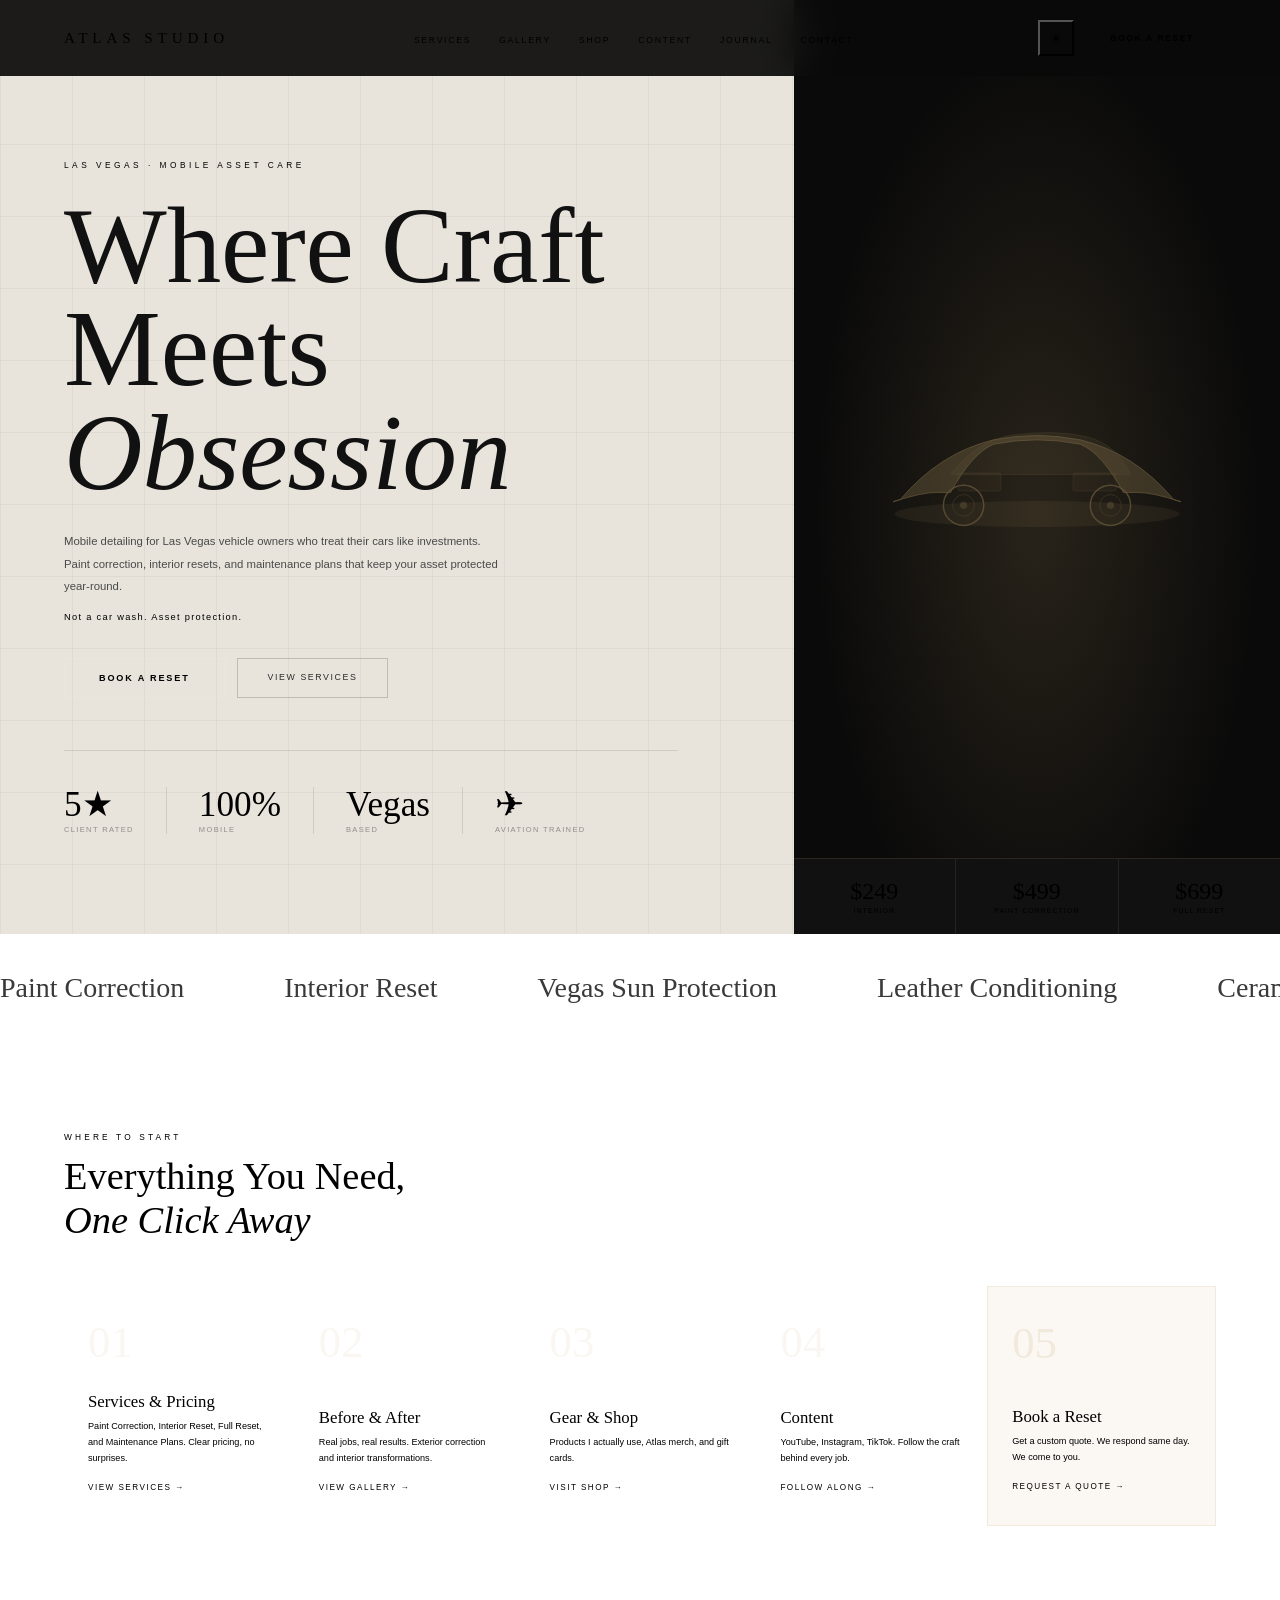
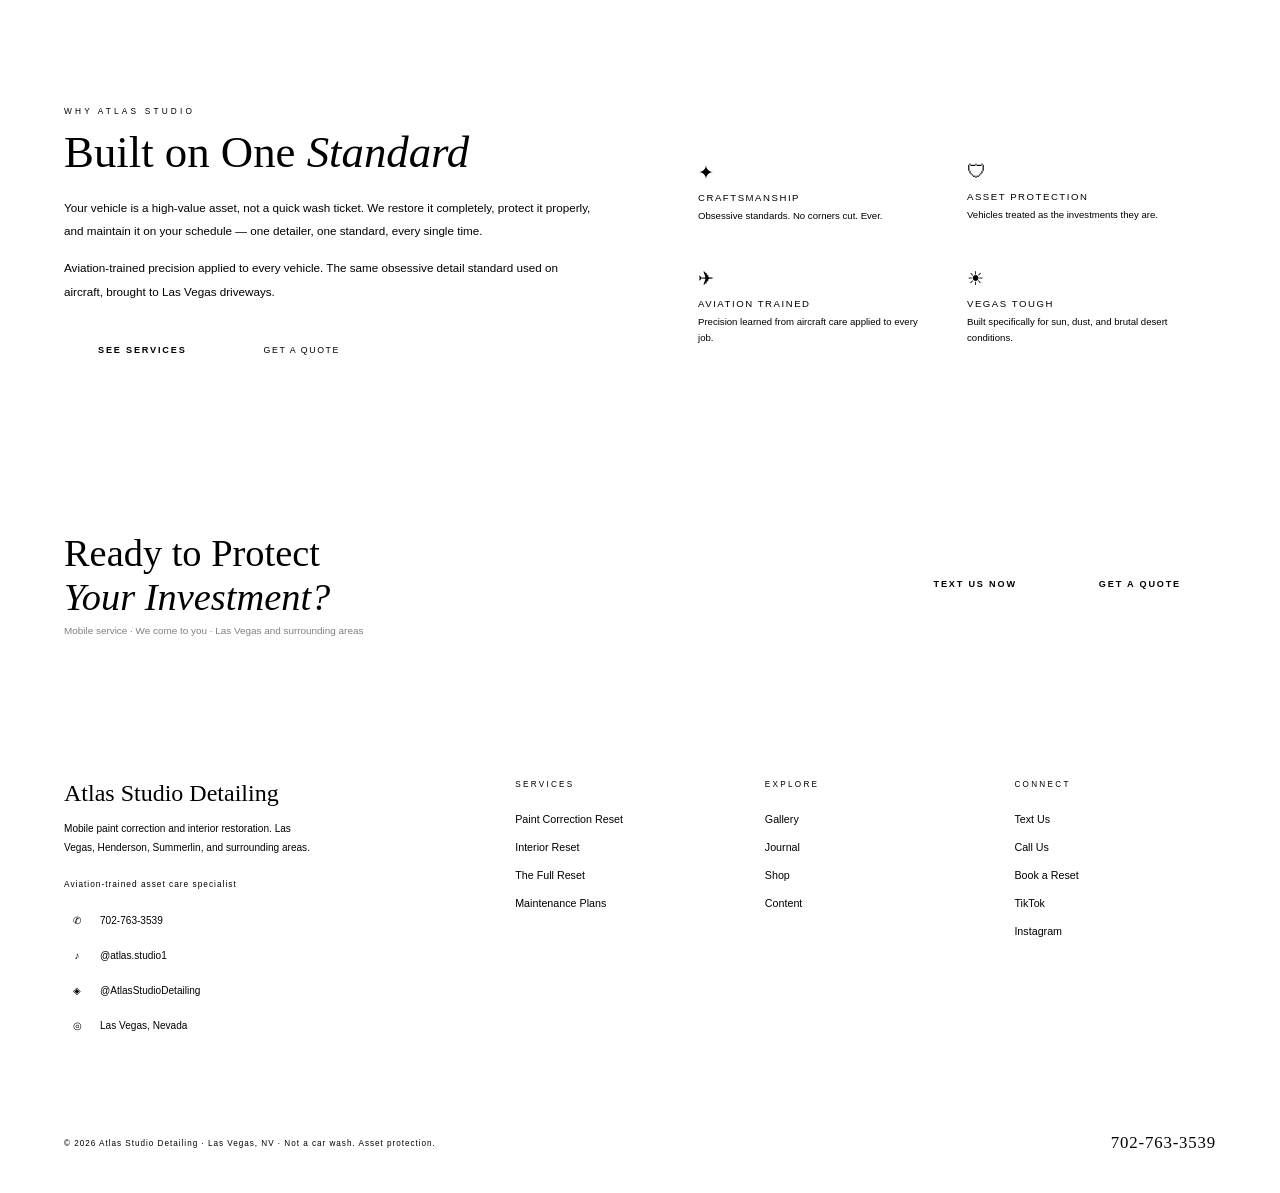
==== index.html @ 595265e9 "Update index.html" ====
<!DOCTYPE html>

<html lang="en" data-theme="dark">
<head>
<meta charset="UTF-8">
<meta name="viewport" content="width=device-width, initial-scale=1.0">
<title>Atlas Studio Detailing | Mobile Asset Care – Las Vegas</title>
<meta name="description" content="Las Vegas mobile detailing for people who treat their vehicles like assets. Aviation-trained precision. Paint correction, interior resets, and maintenance plans.">
<link rel="preconnect" href="https://fonts.googleapis.com"><link rel="preconnect" href="https://fonts.gstatic.com" crossorigin><link href="https://fonts.googleapis.com/css2?family=Cormorant+Garamond:ital,wght@0,300;0,400;0,600;1,300;1,400&family=Montserrat:wght@300;400;500;600;700&display=swap" rel="stylesheet">
<style>
/* ═══════════════════════════════════════════════════
   ATLAS STUDIO — GLOBAL DESIGN SYSTEM v3.0
   State of the Art · Premium · Las Vegas
═══════════════════════════════════════════════════ */

/* ── THEME VARIABLES ── */
:root {
–black:     #0a0a0a;
–dark:      #111111;
–charcoal:  #171717;
–surface:   #1c1c1c;
–white:     #f6f3ee;
–gold:      #c8a96e;
–gold-lt:   #dfc18e;
–gold-dim:  rgba(200,169,110,.12);
–gold-glow: rgba(200,169,110,.25);
–muted:     #908b86;
–mid:       #b5afa9;
–copy:      #d0cbc4;
–border:    rgba(255,255,255,.07);
–border-gold: rgba(200,169,110,.2);
–glass-bg:  rgba(255,255,255,.04);
–glass-border: rgba(255,255,255,.09);
–shadow:    0 24px 60px rgba(0,0,0,.45);
/* Light mode overrides applied via [data-theme=“light”] */
}

[data-theme=“light”] {
–black:     #f0ece4;
–dark:      #e8e4dc;
–charcoal:  #dedad2;
–surface:   #f5f2ec;
–white:     #1a1814;
–muted:     #6b6560;
–mid:       #5a5550;
–copy:      #3a3630;
–border:    rgba(0,0,0,.08);
–border-gold: rgba(160,120,60,.25);
–glass-bg:  rgba(0,0,0,.03);
–glass-border: rgba(0,0,0,.1);
–shadow:    0 24px 60px rgba(0,0,0,.12);
}

/* ── RESET & BASE ── */
*,*::before,*::after{margin:0;padding:0;box-sizing:border-box}
html{scroll-behavior:smooth;font-size:16px}
body{
background:var(–black);
color:var(–white);
font-family:‘Montserrat’,sans-serif;
overflow-x:hidden;
-webkit-font-smoothing:antialiased;
transition:background .35s,color .35s;
}

/* ── ZERO BLUE LINKS ── */
a,a:link,a:visited,a:hover,a:active,a:focus{
color:inherit!important;
text-decoration:none!important;
-webkit-tap-highlight-color:transparent;
}

/* ── CUSTOM CURSOR ── */
.cursor{
position:fixed;width:8px;height:8px;
background:var(–gold);border-radius:50%;
pointer-events:none;z-index:9999;
transform:translate(-50%,-50%);
transition:transform .15s cubic-bezier(.16,1,.3,1),
background .2s,width .2s,height .2s;
mix-blend-mode:normal;
}
.cursor-ring{
position:fixed;width:36px;height:36px;
border:1.5px solid var(–gold);border-radius:50%;
pointer-events:none;z-index:9998;
transform:translate(-50%,-50%);
transition:left .1s,top .1s,
width .3s cubic-bezier(.16,1,.3,1),
height .3s cubic-bezier(.16,1,.3,1),
opacity .3s,border-color .2s;
opacity:.4;
}
.cursor.active{transform:translate(-50%,-50%) scale(0);background:var(–gold-lt)}
.cursor-ring.active{width:56px;height:56px;opacity:.65}

/* ── NAVIGATION ── */
nav{
position:fixed;top:0;left:0;right:0;z-index:600;
padding:20px 5vw;
display:flex;align-items:center;justify-content:space-between;
background:rgba(10,10,10,.92);
backdrop-filter:blur(20px) saturate(180%);
-webkit-backdrop-filter:blur(20px) saturate(180%);
border-bottom:1px solid var(–border-gold);
transition:padding .3s,background .3s;
}
[data-theme=“light”] nav{background:rgba(240,236,228,.92)}
nav.scrolled{padding:13px 5vw}
.nav-logo{
font-family:‘Cormorant Garamond’,serif;
font-size:.95rem;font-weight:400;
letter-spacing:.32em;text-transform:uppercase;
color:var(–white)!important;
}
.nav-logo span{color:var(–gold)!important}
.nav-links{display:flex;gap:28px;list-style:none}
.nav-links a{
color:var(–mid)!important;
font-size:.54rem;letter-spacing:.2em;
text-transform:uppercase;font-weight:500;
transition:color .25s;
padding-bottom:3px;
border-bottom:1px solid transparent;
}
.nav-links a:hover,.nav-links a.active{
color:var(–gold)!important;
border-bottom-color:var(–gold);
}
.nav-right{display:flex;align-items:center;gap:14px}

/* Theme toggle */
.theme-toggle{
width:36px;height:36px;
border:1px solid var(–border-gold);
background:transparent;
color:var(–gold)!important;
font-size:.8rem;
display:flex;align-items:center;justify-content:center;
cursor:pointer;transition:background .25s,transform .25s;
flex-shrink:0;
}
.theme-toggle:hover{background:var(–gold-dim);transform:rotate(20deg)}

/* Mobile menu toggle */
.nav-hamburger{
display:none;
flex-direction:column;gap:5px;
cursor:pointer;padding:6px;
}
.nav-hamburger span{
display:block;width:22px;height:1.5px;
background:var(–gold);
transition:transform .3s,opacity .3s;
}
.nav-hamburger.open span:nth-child(1){transform:translateY(6.5px) rotate(45deg)}
.nav-hamburger.open span:nth-child(2){opacity:0}
.nav-hamburger.open span:nth-child(3){transform:translateY(-6.5px) rotate(-45deg)}

/* Mobile menu */
.mobile-menu{
position:fixed;top:0;left:0;right:0;bottom:0;
background:rgba(10,10,10,.98);
z-index:590;
display:flex;flex-direction:column;align-items:center;justify-content:center;
gap:6px;
opacity:0;pointer-events:none;
transition:opacity .3s;
}
.mobile-menu.open{opacity:1;pointer-events:all}
.mobile-menu a{
font-family:‘Cormorant Garamond’,serif;
font-size:clamp(2rem,7vw,3rem);
font-weight:300;color:var(–white)!important;
letter-spacing:.1em;
padding:10px 0;
opacity:0;transform:translateY(20px);
transition:opacity .35s,transform .35s,color .25s;
}
.mobile-menu.open a{opacity:1;transform:translateY(0)}
.mobile-menu.open a:nth-child(1){transition-delay:.05s}
.mobile-menu.open a:nth-child(2){transition-delay:.1s}
.mobile-menu.open a:nth-child(3){transition-delay:.15s}
.mobile-menu.open a:nth-child(4){transition-delay:.2s}
.mobile-menu.open a:nth-child(5){transition-delay:.25s}
.mobile-menu.open a:nth-child(6){transition-delay:.3s}
.mobile-menu.open a:nth-child(7){transition-delay:.35s}
.mobile-menu a:hover{color:var(–gold)!important}

.nav-cta{
font-size:.54rem;letter-spacing:.18em;
text-transform:uppercase;font-weight:700;
color:var(–black)!important;
background:var(–gold);padding:10px 22px;
transition:background .25s,transform .2s;
white-space:nowrap;
}
.nav-cta:hover{background:var(–gold-lt);transform:translateY(-1px)}

/* ── INNER PAGE HERO ── */
.page-hero{
padding:158px 5vw 88px;
background:var(–charcoal);
position:relative;overflow:hidden;
}
.page-hero::after{
content:’’;position:absolute;
bottom:0;left:0;right:0;height:1px;
background:linear-gradient(to right,transparent,var(–gold),transparent);
}
.ph-eyebrow{
font-size:.52rem;letter-spacing:.4em;
text-transform:uppercase;color:var(–gold);
margin-bottom:14px;
display:flex;align-items:center;gap:12px;
}
.ph-eyebrow::before{content:’’;display:block;width:30px;height:1px;background:var(–gold)}
.ph-title{
font-family:‘Cormorant Garamond’,serif;
font-size:clamp(2.8rem,6vw,5rem);
font-weight:300;line-height:1;color:var(–white);
}
.ph-title em{font-style:italic;color:var(–gold)}
.ph-sub{
font-size:.72rem;color:var(–mid);
line-height:1.95;max-width:500px;
margin-top:16px;font-weight:300;
}
.ph-letter{
position:absolute;right:5vw;top:50%;
transform:translateY(-50%);
font-family:‘Cormorant Garamond’,serif;
font-size:20rem;font-weight:300;
color:rgba(200,169,110,.04);
line-height:1;pointer-events:none;user-select:none;
}

/* ── SECTION SYSTEM ── */
.label{
font-size:.52rem;letter-spacing:.38em;
text-transform:uppercase;color:var(–gold);
margin-bottom:12px;
display:flex;align-items:center;gap:12px;
}
.label::before{content:’’;display:block;width:30px;height:1px;background:var(–gold)}
.title{
font-family:‘Cormorant Garamond’,serif;
font-size:clamp(2rem,3.5vw,3rem);
font-weight:300;line-height:1.1;color:var(–white);
}
.title em{font-style:italic;color:var(–gold)}
.copy{font-size:.73rem;line-height:2;color:var(–copy);font-weight:300}

/* ── GLASS MORPHISM ── */
.glass{
background:var(–glass-bg);
backdrop-filter:blur(24px) saturate(160%);
-webkit-backdrop-filter:blur(24px) saturate(160%);
border:1px solid var(–glass-border);
}
.glass-gold{
background:rgba(200,169,110,.06);
backdrop-filter:blur(24px);
-webkit-backdrop-filter:blur(24px);
border:1px solid rgba(200,169,110,.18);
}

/* ── BUTTONS ── */
.btn-gold{
background:var(–gold);color:var(–black)!important;
padding:14px 34px;font-size:.57rem;
letter-spacing:.2em;text-transform:uppercase;font-weight:700;
transition:background .25s,transform .2s,box-shadow .25s;
display:inline-block;position:relative;overflow:hidden;
}
.btn-gold::before{
content:’’;position:absolute;inset:0;
background:rgba(255,255,255,.12);
transform:translateX(-100%);transition:transform .35s;
}
.btn-gold:hover{background:var(–gold-lt);transform:translateY(-2px);box-shadow:0 12px 32px rgba(200,169,110,.3);color:var(–black)!important}
.btn-gold:hover::before{transform:translateX(0)}

.btn-dark{
background:var(–dark);color:var(–white)!important;
padding:14px 34px;font-size:.57rem;
letter-spacing:.2em;text-transform:uppercase;font-weight:700;
border:1px solid rgba(255,255,255,.1);
transition:all .25s;display:inline-block;
}
.btn-dark:hover{background:var(–surface);border-color:var(–gold);transform:translateY(-2px);color:var(–white)!important}

.btn-outline{
color:var(–white)!important;padding:13px 30px;
font-size:.55rem;letter-spacing:.18em;
text-transform:uppercase;font-weight:500;
border:1px solid rgba(255,255,255,.18);
transition:all .25s;display:inline-block;
}
.btn-outline:hover{border-color:var(–gold);color:var(–gold)!important;transform:translateY(-1px)}

.btn-ghost{
color:var(–gold)!important;padding:9px 18px;
font-size:.51rem;letter-spacing:.16em;
text-transform:uppercase;
border:1px solid rgba(200,169,110,.35);
transition:all .25s;display:inline-block;
}
.btn-ghost:hover{background:var(–gold);color:var(–black)!important;transform:translateY(-1px)}

.btn-black{
background:var(–black);color:var(–white)!important;
padding:14px 34px;font-size:.57rem;
letter-spacing:.2em;text-transform:uppercase;font-weight:700;
border:1px solid rgba(255,255,255,.08);
transition:all .25s;display:inline-block;
}
.btn-black:hover{background:#181818;border-color:var(–gold-dim);transform:translateY(-1px);color:var(–white)!important}

/* ── MARQUEE ── */
.marquee-wrap{
overflow:hidden;padding:38px 0;
border-top:1px solid var(–border);
border-bottom:1px solid var(–border);
background:var(–black);
}
.marquee-track{
display:flex;gap:48px;
animation:marquee 30s linear infinite;
white-space:nowrap;
}
.m-item{
font-family:‘Cormorant Garamond’,serif;
font-size:1.75rem;font-weight:300;
color:#3a3a3a;
display:flex;align-items:center;gap:24px;flex-shrink:0;
transition:color .3s;
}
.m-item.bright{color:var(–mid)}
.m-dot{width:4px;height:4px;background:var(–gold);border-radius:50%;flex-shrink:0}
@keyframes marquee{0%{transform:translateX(0)}100%{transform:translateX(-50%)}}

/* ── SCROLL REVEAL ── */
.reveal{opacity:1;transform:none;transition:opacity .75s ease,transform .75s ease}
.js-ready .reveal{opacity:0;transform:translateY(28px)}
.js-ready .reveal.in-view{opacity:1!important;transform:none!important}
.js-ready .reveal.delay-1{transition-delay:.1s}
.js-ready .reveal.delay-2{transition-delay:.2s}
.js-ready .reveal.delay-3{transition-delay:.3s}

/* ── FOOTER ── */
footer{background:var(–charcoal);border-top:1px solid var(–border);padding:72px 5vw 40px}
.footer-grid{display:grid;grid-template-columns:2fr 1fr 1fr 1fr;gap:48px;margin-bottom:58px}
.footer-brand{
font-family:‘Cormorant Garamond’,serif;
font-size:1.5rem;font-weight:300;color:var(–white);margin-bottom:12px;
}
.footer-brand span{color:var(–gold)!important}
.footer-tag{font-size:.63rem;color:var(–muted);line-height:1.9;max-width:250px;margin-bottom:22px;font-weight:300}
.footer-credential{
font-size:.52rem;letter-spacing:.12em;
color:var(–gold);margin-bottom:18px;
display:flex;align-items:center;gap:8px;
}
.footer-credential::before{content:‘✦’;font-size:.6rem}
.footer-row{
display:flex;align-items:center;gap:10px;
font-size:.63rem;color:var(–mid)!important;
margin-bottom:9px;transition:color .25s;
}
.footer-row:hover{color:var(–gold)!important}
.f-ico{
width:26px;height:26px;
border:1px solid var(–border);
display:flex;align-items:center;justify-content:center;
font-size:.62rem;flex-shrink:0;color:var(–muted);
}
.footer-head{
font-size:.51rem;letter-spacing:.28em;
text-transform:uppercase;color:var(–gold);margin-bottom:20px;
}
.footer-list{list-style:none;display:flex;flex-direction:column;gap:10px}
.footer-list a{font-size:.67rem;color:var(–muted)!important;transition:color .25s;font-weight:300}
.footer-list a:hover{color:var(–white)!important}
.footer-bottom{
display:flex;justify-content:space-between;align-items:center;
padding-top:28px;border-top:1px solid var(–border);
}
.footer-copy{font-size:.51rem;color:var(–muted);letter-spacing:.12em}
.footer-tel{
font-family:‘Cormorant Garamond’,serif;
font-size:1.05rem;color:var(–gold)!important;letter-spacing:.05em;
}

/* ── SHARED ANIMATIONS ── */
@keyframes fadeUp{from{opacity:0;transform:translateY(24px)}to{opacity:1;transform:translateY(0)}}
@keyframes fadeIn{from{opacity:0}to{opacity:1}}
@keyframes pulse{0%,100%{box-shadow:0 0 0 0 rgba(200,169,110,.4)}50%{box-shadow:0 0 0 8px rgba(200,169,110,0)}}

/* ── RESPONSIVE ── */
@media(max-width:860px){
body{cursor:auto}
.cursor,.cursor-ring{display:none}
.nav-links{display:none}
.nav-hamburger{display:flex}
nav{padding:16px 5vw}
.footer-grid{grid-template-columns:1fr 1fr;gap:32px}
.ph-letter{display:none}
.page-hero{padding:128px 5vw 60px}
}
@media(max-width:520px){.footer-grid{grid-template-columns:1fr}}

/* ── HERO ── */
#hero{min-height:100vh;background:#e8e4dc;position:relative;display:flex;align-items:center;overflow:hidden}
[data-theme=“light”] #hero{background:#e8e4dc}
[data-theme=“dark”] #hero{background:#e8e4dc}
.hero-lines{position:absolute;inset:0;background-image:linear-gradient(to right,rgba(0,0,0,.04) 1px,transparent 1px),linear-gradient(to bottom,rgba(0,0,0,.04) 1px,transparent 1px);background-size:72px 72px;pointer-events:none}
.hero-left{position:relative;z-index:2;padding:160px 5vw 100px;max-width:58%}
.h-eye{font-size:.52rem;letter-spacing:.42em;text-transform:uppercase;color:var(–gold);margin-bottom:24px;display:flex;align-items:center;gap:12px;opacity:0;animation:fadeUp .9s .1s forwards}
.h-eye::before{content:’’;display:block;width:30px;height:1px;background:var(–gold)}
.h-title{font-family:‘Cormorant Garamond’,serif;font-size:clamp(3.5rem,8.5vw,7rem);font-weight:300;line-height:.95;color:#111;margin-bottom:26px;opacity:0;animation:fadeUp .9s .25s forwards}
.h-title em{font-style:italic;color:var(–gold)}
.h-sub{font-size:.71rem;line-height:2;color:#4a4a4a;font-weight:300;max-width:440px;margin-bottom:14px;opacity:0;animation:fadeUp .9s .4s forwards}
.h-positioning{font-size:.58rem;letter-spacing:.14em;color:var(–gold);font-weight:500;margin-bottom:36px;opacity:0;animation:fadeUp .9s .48s forwards}
.h-btns{display:flex;gap:12px;flex-wrap:wrap;opacity:0;animation:fadeUp .9s .56s forwards}
.h-stats{display:flex;gap:0;margin-top:52px;padding-top:36px;border-top:1px solid rgba(0,0,0,.1);opacity:0;animation:fadeIn .9s .8s forwards}
.h-stat{padding-right:32px;margin-right:32px;border-right:1px solid rgba(0,0,0,.1)}
.h-stat:last-child{border-right:none;margin-right:0;padding-right:0}
.h-stat-n{font-family:‘Cormorant Garamond’,serif;font-size:2.2rem;font-weight:300;color:var(–gold);display:block;line-height:1}
.h-stat-l{font-size:.47rem;letter-spacing:.18em;text-transform:uppercase;color:rgba(0,0,0,.38);margin-top:3px;display:block}
.hero-right{position:absolute;right:0;top:0;bottom:0;width:38%;background:#0a0a0a;display:flex;flex-direction:column;overflow:hidden}
.hero-right::before{content:’’;position:absolute;left:0;top:0;bottom:0;width:100px;background:linear-gradient(to right,#e8e4dc,transparent);z-index:2;pointer-events:none}
.hr-glow{position:absolute;inset:0;background:radial-gradient(ellipse at 50% 55%,rgba(200,169,110,.16) 0%,transparent 65%)}
.hr-car{position:absolute;inset:0;display:flex;align-items:center;justify-content:center;padding:40px}
.hr-car svg{width:100%;max-width:360px;opacity:.38}
.hr-bottom{position:absolute;bottom:0;left:0;right:0;background:#111;border-top:1px solid rgba(200,169,110,.15);display:flex}
.hr-price{flex:1;padding:20px 16px;text-align:center;border-right:1px solid rgba(200,169,110,.12);cursor:pointer;transition:background .25s}
.hr-price:hover{background:rgba(200,169,110,.08)}
.hr-price:last-child{border-right:none}
.hr-p-n{font-family:‘Cormorant Garamond’,serif;font-size:1.5rem;color:var(–gold);display:block;line-height:1}
.hr-p-l{font-size:.44rem;letter-spacing:.14em;text-transform:uppercase;color:var(–muted);margin-top:4px;display:block}
.h-accent{position:absolute;bottom:0;left:0;right:0;height:2px;background:linear-gradient(to right,transparent,var(–gold),transparent)}

/* ── NAV CARDS ── */
.nav-cards{padding:90px 5vw;background:var(–black)}
.nc-head{margin-bottom:44px}
.nc-hed{font-family:‘Cormorant Garamond’,serif;font-size:clamp(1.9rem,3vw,2.5rem);font-weight:300;color:var(–white)}
.nc-hed em{font-style:italic;color:var(–gold)}
.nc-grid{display:grid;grid-template-columns:repeat(5,1fr);gap:2px}
.nc-card{background:var(–charcoal);padding:34px 24px;display:flex;flex-direction:column;justify-content:space-between;min-height:240px;position:relative;overflow:hidden;transition:background .3s,transform .3s}
.nc-card::after{content:’’;position:absolute;bottom:0;left:0;right:0;height:2px;background:var(–gold);transform:scaleX(0);transform-origin:left;transition:transform .35s}
.nc-card:hover{background:#1b1b1b;transform:translateY(-3px)}
.nc-card:hover::after{transform:scaleX(1)}
.nc-n{font-family:‘Cormorant Garamond’,serif;font-size:2.8rem;font-weight:300;color:rgba(200,169,110,.09);line-height:1;margin-bottom:auto}
.nc-name{font-family:‘Cormorant Garamond’,serif;font-size:1.05rem;font-weight:300;color:var(–white);margin-bottom:7px}
.nc-desc{font-size:.57rem;color:var(–muted);line-height:1.75;margin-bottom:16px;font-weight:300}
.nc-arrow{font-size:.51rem;letter-spacing:.18em;text-transform:uppercase;color:var(–gold);transition:letter-spacing .3s}
.nc-card:hover .nc-arrow{letter-spacing:.26em}
.nc-card.cta-card{background:rgba(200,169,110,.08);border:1px solid rgba(200,169,110,.18)}
.nc-card.cta-card .nc-n{color:rgba(200,169,110,.18)}
.nc-card.cta-card .nc-name{color:var(–gold)}

/* ── WHY ATLAS ── */
.why{padding:90px 5vw;background:var(–charcoal);position:relative}
.why::before{content:’’;position:absolute;top:0;left:0;right:0;height:1px;background:linear-gradient(to right,transparent,var(–gold),transparent)}
.why-inner{display:grid;grid-template-columns:1fr 1fr;gap:80px;align-items:center}
.why-pillars{display:grid;grid-template-columns:1fr 1fr;gap:2px;margin-top:32px}
.pillar{background:var(–glass-bg);border:1px solid var(–glass-border);padding:20px 18px;transition:border-color .25s,transform .25s}
.pillar:hover{border-color:var(–border-gold);transform:translateY(-2px)}
.pillar-icon{font-size:1.2rem;margin-bottom:8px}
.pillar-name{font-size:.6rem;letter-spacing:.16em;text-transform:uppercase;color:var(–gold);margin-bottom:5px}
.pillar-desc{font-size:.6rem;color:var(–muted);line-height:1.7}

/* ── CTA STRIP ── */
.cta-strip{background:var(–gold);padding:72px 5vw;display:flex;align-items:center;justify-content:space-between;gap:32px;flex-wrap:wrap}
.cta-strip-hed{font-family:‘Cormorant Garamond’,serif;font-size:clamp(1.8rem,3vw,2.6rem);font-weight:300;color:var(–black)}
.cta-strip-hed em{font-style:italic}
.cta-strip-sub{font-size:.62rem;color:rgba(0,0,0,.5);margin-top:6px}
.cta-btns{display:flex;gap:12px;flex-wrap:wrap}

@media(max-width:900px){
.hero-right{display:none}
.hero-left{max-width:100%;padding:140px 5vw 80px}
.nc-grid{grid-template-columns:1fr 1fr}
.why-inner{grid-template-columns:1fr;gap:40px}
.cta-strip{flex-direction:column;align-items:flex-start}
}
@media(max-width:500px){.nc-grid{grid-template-columns:1fr}.why-pillars{grid-template-columns:1fr}}

</style>
</head>
<body>
<div class="cursor" id="cur"></div>
<div class="cursor-ring" id="curRing"></div>
<div class="mobile-menu" id="mobileMenu">
  <a href="index.html" onclick="toggleMobileMenu()">Home</a>
  <a href="services.html" onclick="toggleMobileMenu()">Services</a>
  <a href="gallery.html" onclick="toggleMobileMenu()">Gallery</a>
  <a href="shop.html" onclick="toggleMobileMenu()">Shop</a>
  <a href="content.html" onclick="toggleMobileMenu()">Content</a>
  <a href="blog.html" onclick="toggleMobileMenu()">Journal</a>
  <a href="booking.html" onclick="toggleMobileMenu()">Contact</a>
</div>
<nav id="nav">
  <a href="index.html" class="nav-logo">Atlas <span>Studio</span></a>
  <ul class="nav-links"><li><a href="services.html">Services</a></li><li><a href="gallery.html">Gallery</a></li><li><a href="shop.html">Shop</a></li><li><a href="content.html">Content</a></li><li><a href="blog.html">Journal</a></li><li><a href="booking.html">Contact</a></li></ul>
  <div class="nav-right">
    <button class="theme-toggle" onclick="toggleTheme()" title="Toggle theme">☀</button>
    <a href="booking.html" class="nav-cta">Book a Reset</a>
    <div class="nav-hamburger" id="navBurger" onclick="toggleMobileMenu()">
      <span></span><span></span><span></span>
    </div>
  </div>
</nav>

<section id="hero">
  <div class="hero-lines"></div>
  <div class="hero-left">
    <div class="h-eye">Las Vegas · Mobile Asset Care</div>
    <h1 class="h-title">Where Craft<br>Meets <em>Obsession</em></h1>
    <p class="h-sub">Mobile detailing for Las Vegas vehicle owners who treat their cars like investments. Paint correction, interior resets, and maintenance plans that keep your asset protected year-round.</p>
    <div class="h-positioning">Not a car wash. Asset protection.</div>
    <div class="h-btns">
      <a href="booking.html" class="btn-dark">Book a Reset</a>
      <a href="services.html" style="color:#2a2a2a!important;padding:13px 30px;font-size:.55rem;letter-spacing:.18em;text-transform:uppercase;font-weight:500;border:1px solid rgba(0,0,0,.18);display:inline-block;transition:all .25s">View Services</a>
    </div>
    <div class="h-stats">
      <div class="h-stat"><span class="h-stat-n">5★</span><span class="h-stat-l">Client Rated</span></div>
      <div class="h-stat"><span class="h-stat-n">100%</span><span class="h-stat-l">Mobile</span></div>
      <div class="h-stat"><span class="h-stat-n">Vegas</span><span class="h-stat-l">Based</span></div>
      <div class="h-stat"><span class="h-stat-n">✈</span><span class="h-stat-l">Aviation Trained</span></div>
    </div>
  </div>
  <div class="hero-right">
    <div class="hr-glow"></div>
    <div class="hr-car">
      <svg viewBox="0 0 500 220" xmlns="http://www.w3.org/2000/svg" fill="none">
        <ellipse cx="250" cy="175" rx="198" ry="18" fill="rgba(200,169,110,.2)"/>
        <path d="M60 155 Q115 90 190 72 Q250 60 310 72 Q385 90 440 155 L450 158 Q410 145 390 145 L370 145 Q340 90 310 78 Q250 66 190 78 Q160 90 130 145 L110 145 Q90 145 50 158 Z" fill="rgba(200,169,110,.55)" stroke="rgba(200,169,110,1)" stroke-width="1.2"/>
        <path d="M130 120 Q165 75 210 66 Q275 57 320 68 Q360 78 380 120 Z" fill="rgba(200,169,110,.18)" stroke="rgba(200,169,110,.45)" stroke-width=".8"/>
        <rect x="140" y="118" width="60" height="25" rx="3" fill="rgba(200,169,110,.12)" stroke="rgba(200,169,110,.4)" stroke-width=".8"/>
        <rect x="300" y="118" width="60" height="25" rx="3" fill="rgba(200,169,110,.12)" stroke="rgba(200,169,110,.4)" stroke-width=".8"/>
        <circle cx="148" cy="163" r="28" fill="none" stroke="rgba(200,169,110,.85)" stroke-width="2"/>
        <circle cx="148" cy="163" r="15" fill="none" stroke="rgba(200,169,110,.4)" stroke-width="1.2"/>
        <circle cx="148" cy="163" r="5" fill="rgba(200,169,110,.5)"/>
        <circle cx="352" cy="163" r="28" fill="none" stroke="rgba(200,169,110,.85)" stroke-width="2"/>
        <circle cx="352" cy="163" r="15" fill="none" stroke="rgba(200,169,110,.4)" stroke-width="1.2"/>
        <circle cx="352" cy="163" r="5" fill="rgba(200,169,110,.5)"/>
      </svg>
    </div>
    <div class="hr-bottom">
      <a href="services.html" class="hr-price"><span class="hr-p-n">$249</span><span class="hr-p-l">Interior</span></a>
      <a href="services.html" class="hr-price"><span class="hr-p-n">$499</span><span class="hr-p-l">Paint Correction</span></a>
      <a href="services.html" class="hr-price"><span class="hr-p-n">$699</span><span class="hr-p-l">Full Reset</span></a>
    </div>
  </div>
  <div class="h-accent"></div>
</section>

<div class="marquee-wrap">
  <div class="marquee-track">
    <span class="m-item bright">Paint Correction</span><span class="m-dot"></span>
    <span class="m-item">Interior Reset</span><span class="m-dot"></span>
    <span class="m-item bright">Vegas Sun Protection</span><span class="m-dot"></span>
    <span class="m-item">Leather Conditioning</span><span class="m-dot"></span>
    <span class="m-item bright">Ceramic Coating</span><span class="m-dot"></span>
    <span class="m-item">Maintenance Plans</span><span class="m-dot"></span>
    <span class="m-item bright">Asset Protection</span><span class="m-dot"></span>
    <span class="m-item">Aviation Trained</span><span class="m-dot"></span>
    <span class="m-item bright">Paint Correction</span><span class="m-dot"></span>
    <span class="m-item">Interior Reset</span><span class="m-dot"></span>
    <span class="m-item bright">Vegas Sun Protection</span><span class="m-dot"></span>
    <span class="m-item">Leather Conditioning</span><span class="m-dot"></span>
    <span class="m-item bright">Ceramic Coating</span><span class="m-dot"></span>
    <span class="m-item">Maintenance Plans</span><span class="m-dot"></span>
    <span class="m-item bright">Asset Protection</span><span class="m-dot"></span>
    <span class="m-item">Aviation Trained</span><span class="m-dot"></span>
  </div>
</div>

<section class="nav-cards">
  <div class="nc-head reveal">
    <div class="label">Where to Start</div>
    <h2 class="nc-hed">Everything You Need,<br><em>One Click Away</em></h2>
  </div>
  <div class="nc-grid">
    <a href="services.html" class="nc-card reveal"><div class="nc-n">01</div><div><div class="nc-name">Services &amp; Pricing</div><div class="nc-desc">Paint Correction, Interior Reset, Full Reset, and Maintenance Plans. Clear pricing, no surprises.</div><div class="nc-arrow">View Services →</div></div></a>
    <a href="gallery.html" class="nc-card reveal delay-1"><div class="nc-n">02</div><div><div class="nc-name">Before &amp; After</div><div class="nc-desc">Real jobs, real results. Exterior correction and interior transformations.</div><div class="nc-arrow">View Gallery →</div></div></a>
    <a href="shop.html" class="nc-card reveal delay-2"><div class="nc-n">03</div><div><div class="nc-name">Gear &amp; Shop</div><div class="nc-desc">Products I actually use, Atlas merch, and gift cards.</div><div class="nc-arrow">Visit Shop →</div></div></a>
    <a href="content.html" class="nc-card reveal delay-3"><div class="nc-n">04</div><div><div class="nc-name">Content</div><div class="nc-desc">YouTube, Instagram, TikTok. Follow the craft behind every job.</div><div class="nc-arrow">Follow Along →</div></div></a>
    <a href="booking.html" class="nc-card cta-card reveal"><div class="nc-n">05</div><div><div class="nc-name">Book a Reset</div><div class="nc-desc">Get a custom quote. We respond same day. We come to you.</div><div class="nc-arrow">Request a Quote →</div></div></a>
  </div>
</section>

<section class="why">
  <div class="why-inner">
    <div class="reveal">
      <div class="label">Why Atlas Studio</div>
      <h2 class="title" style="margin-bottom:18px">Built on One <em>Standard</em></h2>
      <p class="copy">Your vehicle is a high-value asset, not a quick wash ticket. We restore it completely, protect it properly, and maintain it on your schedule — one detailer, one standard, every single time.</p>
      <p class="copy" style="margin-top:14px">Aviation-trained precision applied to every vehicle. The same obsessive detail standard used on aircraft, brought to Las Vegas driveways.</p>
      <div style="margin-top:28px;display:flex;gap:12px;flex-wrap:wrap">
        <a href="services.html" class="btn-gold">See Services</a>
        <a href="booking.html" class="btn-outline">Get a Quote</a>
      </div>
    </div>
    <div>
      <div class="why-pillars">
        <div class="pillar reveal"><div class="pillar-icon">✦</div><div class="pillar-name">Craftsmanship</div><div class="pillar-desc">Obsessive standards. No corners cut. Ever.</div></div>
        <div class="pillar reveal delay-1"><div class="pillar-icon">🛡</div><div class="pillar-name">Asset Protection</div><div class="pillar-desc">Vehicles treated as the investments they are.</div></div>
        <div class="pillar reveal delay-2"><div class="pillar-icon">✈</div><div class="pillar-name">Aviation Trained</div><div class="pillar-desc">Precision learned from aircraft care applied to every job.</div></div>
        <div class="pillar reveal delay-3"><div class="pillar-icon">☀</div><div class="pillar-name">Vegas Tough</div><div class="pillar-desc">Built specifically for sun, dust, and brutal desert conditions.</div></div>
      </div>
    </div>
  </div>
</section>

<div class="cta-strip">
  <div>
    <div class="cta-strip-hed">Ready to Protect<br><em>Your Investment?</em></div>
    <div class="cta-strip-sub">Mobile service · We come to you · Las Vegas and surrounding areas</div>
  </div>
  <div class="cta-btns">
    <a href="sms:7027633539?&body=Hey%2C%20I%27d%20like%20to%20book%20a%20Reset." class="btn-black">Text Us Now</a>
    <a href="booking.html" class="btn-black">Get a Quote</a>
  </div>
</div>

<footer>
  <div class="footer-grid">
    <div>
      <div class="footer-brand">Atlas <span>Studio</span> Detailing</div>
      <p class="footer-tag">Mobile paint correction and interior restoration. Las Vegas, Henderson, Summerlin, and surrounding areas.</p>
      <div class="footer-credential">Aviation-trained asset care specialist</div>
      <a href="tel:7027633539" class="footer-row"><div class="f-ico">✆</div>702-763-3539</a>
      <a href="https://www.tiktok.com/@atlas.studio1" target="_blank" class="footer-row"><div class="f-ico">♪</div>@atlas.studio1</a>
      <a href="https://instagram.com/AtlasStudioDetailing" target="_blank" class="footer-row"><div class="f-ico">◈</div>@AtlasStudioDetailing</a>
      <div class="footer-row"><div class="f-ico">◎</div>Las Vegas, Nevada</div>
    </div>
    <div>
      <div class="footer-head">Services</div>
      <ul class="footer-list">
        <li><a href="services.html">Paint Correction Reset</a></li>
        <li><a href="services.html">Interior Reset</a></li>
        <li><a href="services.html">The Full Reset</a></li>
        <li><a href="services.html">Maintenance Plans</a></li>
      </ul>
    </div>
    <div>
      <div class="footer-head">Explore</div>
      <ul class="footer-list">
        <li><a href="gallery.html">Gallery</a></li>
        <li><a href="blog.html">Journal</a></li>
        <li><a href="shop.html">Shop</a></li>
        <li><a href="content.html">Content</a></li>
      </ul>
    </div>
    <div>
      <div class="footer-head">Connect</div>
      <ul class="footer-list">
        <li><a href="sms:7027633539">Text Us</a></li>
        <li><a href="tel:7027633539">Call Us</a></li>
        <li><a href="booking.html">Book a Reset</a></li>
        <li><a href="https://www.tiktok.com/@atlas.studio1" target="_blank">TikTok</a></li>
        <li><a href="https://instagram.com/AtlasStudioDetailing" target="_blank">Instagram</a></li>
      </ul>
    </div>
  </div>
  <div class="footer-bottom">
    <div class="footer-copy">© 2026 Atlas Studio Detailing · Las Vegas, NV · Not a car wash. Asset protection.</div>
    <a href="tel:7027633539" class="footer-tel">702-763-3539</a>
  </div>
</footer>
<script>
// ═══════════════════════════════════════
// ATLAS STUDIO — SHARED JS v3.0
// ═══════════════════════════════════════

// ── THEME TOGGLE ──
const html = document.documentElement;
const savedTheme = localStorage.getItem(‘atlas-theme’) || ‘dark’;
html.setAttribute(‘data-theme’, savedTheme);

function toggleTheme() {
const current = html.getAttribute(‘data-theme’);
const next = current === ‘dark’ ? ‘light’ : ‘dark’;
html.setAttribute(‘data-theme’, next);
localStorage.setItem(‘atlas-theme’, next);
document.querySelectorAll(’.theme-toggle’).forEach(btn => {
btn.textContent = next === ‘dark’ ? ‘☀’ : ‘◑’;
});
}
document.addEventListener(‘DOMContentLoaded’, () => {
document.querySelectorAll(’.theme-toggle’).forEach(btn => {
btn.textContent = savedTheme === ‘dark’ ? ‘☀’ : ‘◑’;
});
});

// ── CURSOR ──
const cur = document.getElementById(‘cur’);
const ring = document.getElementById(‘curRing’);
if (cur && ring) {
let mx=0,my=0,rx=0,ry=0;
document.addEventListener(‘mousemove’, e => {
mx = e.clientX; my = e.clientY;
cur.style.left = mx+‘px’; cur.style.top = my+‘px’;
});
(function loop() {
rx += (mx-rx)*.12; ry += (my-ry)*.12;
ring.style.left = rx+‘px’; ring.style.top = ry+‘px’;
requestAnimationFrame(loop);
})();
document.querySelectorAll(‘a,button,[class*=“card”],[class*=“tile”],[class*=“btn”]’).forEach(el => {
el.addEventListener(‘mouseenter’, () => { cur.classList.add(‘active’); ring.classList.add(‘active’); });
el.addEventListener(‘mouseleave’, () => { cur.classList.remove(‘active’); ring.classList.remove(‘active’); });
});
}

// ── NAV SCROLL + MOBILE ──
const nav = document.getElementById(‘nav’);
if (nav) {
window.addEventListener(‘scroll’, () => nav.classList.toggle(‘scrolled’, scrollY > 60));
}
function toggleMobileMenu() {
const menu = document.getElementById(‘mobileMenu’);
const burger = document.getElementById(‘navBurger’);
if (menu && burger) {
menu.classList.toggle(‘open’);
burger.classList.toggle(‘open’);
document.body.style.overflow = menu.classList.contains(‘open’) ? ‘hidden’ : ‘’;
}
}

// ── SCROLL REVEAL ──
document.body.classList.add(‘js-ready’);
const io = new IntersectionObserver(entries => {
entries.forEach(e => {
if (e.isIntersecting) { e.target.classList.add(‘in-view’); io.unobserve(e.target); }
});
}, { rootMargin: ‘0px 0px -50px 0px’, threshold: .05 });
document.querySelectorAll(’.reveal’).forEach(el => io.observe(el));

</script>

</body>
</html>
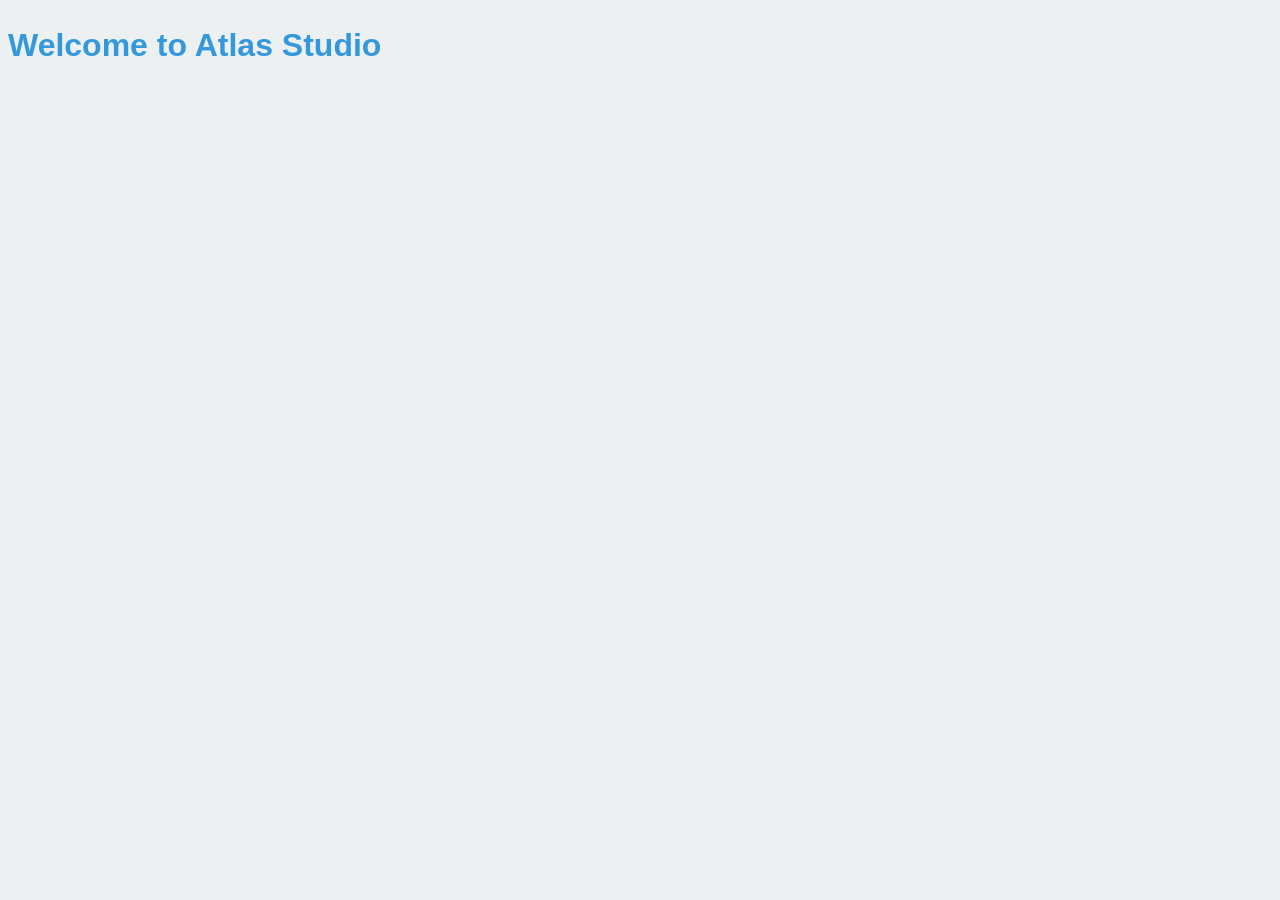
==== commit 181a7640: "Fix CSS variable names by replacing en-dashes with hyphens." ====
--- a/index.html
+++ b/index.html
@@ -1,746 +1,28 @@
 <!DOCTYPE html>
-
-<html lang="en" data-theme="dark">
+<html lang="en">
 <head>
-<meta charset="UTF-8">
-<meta name="viewport" content="width=device-width, initial-scale=1.0">
-<title>Atlas Studio Detailing | Mobile Asset Care – Las Vegas</title>
-<meta name="description" content="Las Vegas mobile detailing for people who treat their vehicles like assets. Aviation-trained precision. Paint correction, interior resets, and maintenance plans.">
-<link rel="preconnect" href="https://fonts.googleapis.com"><link rel="preconnect" href="https://fonts.gstatic.com" crossorigin><link href="https://fonts.googleapis.com/css2?family=Cormorant+Garamond:ital,wght@0,300;0,400;0,600;1,300;1,400&family=Montserrat:wght@300;400;500;600;700&display=swap" rel="stylesheet">
-<style>
-/* ═══════════════════════════════════════════════════
-   ATLAS STUDIO — GLOBAL DESIGN SYSTEM v3.0
-   State of the Art · Premium · Las Vegas
-═══════════════════════════════════════════════════ */
-
-/* ── THEME VARIABLES ── */
-:root {
-–black:     #0a0a0a;
-–dark:      #111111;
-–charcoal:  #171717;
-–surface:   #1c1c1c;
-–white:     #f6f3ee;
-–gold:      #c8a96e;
-–gold-lt:   #dfc18e;
-–gold-dim:  rgba(200,169,110,.12);
-–gold-glow: rgba(200,169,110,.25);
-–muted:     #908b86;
-–mid:       #b5afa9;
-–copy:      #d0cbc4;
-–border:    rgba(255,255,255,.07);
-–border-gold: rgba(200,169,110,.2);
-–glass-bg:  rgba(255,255,255,.04);
-–glass-border: rgba(255,255,255,.09);
-–shadow:    0 24px 60px rgba(0,0,0,.45);
-/* Light mode overrides applied via [data-theme=“light”] */
-}
-
-[data-theme=“light”] {
-–black:     #f0ece4;
-–dark:      #e8e4dc;
-–charcoal:  #dedad2;
-–surface:   #f5f2ec;
-–white:     #1a1814;
-–muted:     #6b6560;
-–mid:       #5a5550;
-–copy:      #3a3630;
-–border:    rgba(0,0,0,.08);
-–border-gold: rgba(160,120,60,.25);
-–glass-bg:  rgba(0,0,0,.03);
-–glass-border: rgba(0,0,0,.1);
-–shadow:    0 24px 60px rgba(0,0,0,.12);
-}
-
-/* ── RESET & BASE ── */
-*,*::before,*::after{margin:0;padding:0;box-sizing:border-box}
-html{scroll-behavior:smooth;font-size:16px}
-body{
-background:var(–black);
-color:var(–white);
-font-family:‘Montserrat’,sans-serif;
-overflow-x:hidden;
--webkit-font-smoothing:antialiased;
-transition:background .35s,color .35s;
-}
-
-/* ── ZERO BLUE LINKS ── */
-a,a:link,a:visited,a:hover,a:active,a:focus{
-color:inherit!important;
-text-decoration:none!important;
--webkit-tap-highlight-color:transparent;
-}
-
-/* ── CUSTOM CURSOR ── */
-.cursor{
-position:fixed;width:8px;height:8px;
-background:var(–gold);border-radius:50%;
-pointer-events:none;z-index:9999;
-transform:translate(-50%,-50%);
-transition:transform .15s cubic-bezier(.16,1,.3,1),
-background .2s,width .2s,height .2s;
-mix-blend-mode:normal;
-}
-.cursor-ring{
-position:fixed;width:36px;height:36px;
-border:1.5px solid var(–gold);border-radius:50%;
-pointer-events:none;z-index:9998;
-transform:translate(-50%,-50%);
-transition:left .1s,top .1s,
-width .3s cubic-bezier(.16,1,.3,1),
-height .3s cubic-bezier(.16,1,.3,1),
-opacity .3s,border-color .2s;
-opacity:.4;
-}
-.cursor.active{transform:translate(-50%,-50%) scale(0);background:var(–gold-lt)}
-.cursor-ring.active{width:56px;height:56px;opacity:.65}
-
-/* ── NAVIGATION ── */
-nav{
-position:fixed;top:0;left:0;right:0;z-index:600;
-padding:20px 5vw;
-display:flex;align-items:center;justify-content:space-between;
-background:rgba(10,10,10,.92);
-backdrop-filter:blur(20px) saturate(180%);
--webkit-backdrop-filter:blur(20px) saturate(180%);
-border-bottom:1px solid var(–border-gold);
-transition:padding .3s,background .3s;
-}
-[data-theme=“light”] nav{background:rgba(240,236,228,.92)}
-nav.scrolled{padding:13px 5vw}
-.nav-logo{
-font-family:‘Cormorant Garamond’,serif;
-font-size:.95rem;font-weight:400;
-letter-spacing:.32em;text-transform:uppercase;
-color:var(–white)!important;
-}
-.nav-logo span{color:var(–gold)!important}
-.nav-links{display:flex;gap:28px;list-style:none}
-.nav-links a{
-color:var(–mid)!important;
-font-size:.54rem;letter-spacing:.2em;
-text-transform:uppercase;font-weight:500;
-transition:color .25s;
-padding-bottom:3px;
-border-bottom:1px solid transparent;
-}
-.nav-links a:hover,.nav-links a.active{
-color:var(–gold)!important;
-border-bottom-color:var(–gold);
-}
-.nav-right{display:flex;align-items:center;gap:14px}
-
-/* Theme toggle */
-.theme-toggle{
-width:36px;height:36px;
-border:1px solid var(–border-gold);
-background:transparent;
-color:var(–gold)!important;
-font-size:.8rem;
-display:flex;align-items:center;justify-content:center;
-cursor:pointer;transition:background .25s,transform .25s;
-flex-shrink:0;
-}
-.theme-toggle:hover{background:var(–gold-dim);transform:rotate(20deg)}
-
-/* Mobile menu toggle */
-.nav-hamburger{
-display:none;
-flex-direction:column;gap:5px;
-cursor:pointer;padding:6px;
-}
-.nav-hamburger span{
-display:block;width:22px;height:1.5px;
-background:var(–gold);
-transition:transform .3s,opacity .3s;
-}
-.nav-hamburger.open span:nth-child(1){transform:translateY(6.5px) rotate(45deg)}
-.nav-hamburger.open span:nth-child(2){opacity:0}
-.nav-hamburger.open span:nth-child(3){transform:translateY(-6.5px) rotate(-45deg)}
-
-/* Mobile menu */
-.mobile-menu{
-position:fixed;top:0;left:0;right:0;bottom:0;
-background:rgba(10,10,10,.98);
-z-index:590;
-display:flex;flex-direction:column;align-items:center;justify-content:center;
-gap:6px;
-opacity:0;pointer-events:none;
-transition:opacity .3s;
-}
-.mobile-menu.open{opacity:1;pointer-events:all}
-.mobile-menu a{
-font-family:‘Cormorant Garamond’,serif;
-font-size:clamp(2rem,7vw,3rem);
-font-weight:300;color:var(–white)!important;
-letter-spacing:.1em;
-padding:10px 0;
-opacity:0;transform:translateY(20px);
-transition:opacity .35s,transform .35s,color .25s;
-}
-.mobile-menu.open a{opacity:1;transform:translateY(0)}
-.mobile-menu.open a:nth-child(1){transition-delay:.05s}
-.mobile-menu.open a:nth-child(2){transition-delay:.1s}
-.mobile-menu.open a:nth-child(3){transition-delay:.15s}
-.mobile-menu.open a:nth-child(4){transition-delay:.2s}
-.mobile-menu.open a:nth-child(5){transition-delay:.25s}
-.mobile-menu.open a:nth-child(6){transition-delay:.3s}
-.mobile-menu.open a:nth-child(7){transition-delay:.35s}
-.mobile-menu a:hover{color:var(–gold)!important}
-
-.nav-cta{
-font-size:.54rem;letter-spacing:.18em;
-text-transform:uppercase;font-weight:700;
-color:var(–black)!important;
-background:var(–gold);padding:10px 22px;
-transition:background .25s,transform .2s;
-white-space:nowrap;
-}
-.nav-cta:hover{background:var(–gold-lt);transform:translateY(-1px)}
-
-/* ── INNER PAGE HERO ── */
-.page-hero{
-padding:158px 5vw 88px;
-background:var(–charcoal);
-position:relative;overflow:hidden;
-}
-.page-hero::after{
-content:’’;position:absolute;
-bottom:0;left:0;right:0;height:1px;
-background:linear-gradient(to right,transparent,var(–gold),transparent);
-}
-.ph-eyebrow{
-font-size:.52rem;letter-spacing:.4em;
-text-transform:uppercase;color:var(–gold);
-margin-bottom:14px;
-display:flex;align-items:center;gap:12px;
-}
-.ph-eyebrow::before{content:’’;display:block;width:30px;height:1px;background:var(–gold)}
-.ph-title{
-font-family:‘Cormorant Garamond’,serif;
-font-size:clamp(2.8rem,6vw,5rem);
-font-weight:300;line-height:1;color:var(–white);
-}
-.ph-title em{font-style:italic;color:var(–gold)}
-.ph-sub{
-font-size:.72rem;color:var(–mid);
-line-height:1.95;max-width:500px;
-margin-top:16px;font-weight:300;
-}
-.ph-letter{
-position:absolute;right:5vw;top:50%;
-transform:translateY(-50%);
-font-family:‘Cormorant Garamond’,serif;
-font-size:20rem;font-weight:300;
-color:rgba(200,169,110,.04);
-line-height:1;pointer-events:none;user-select:none;
-}
-
-/* ── SECTION SYSTEM ── */
-.label{
-font-size:.52rem;letter-spacing:.38em;
-text-transform:uppercase;color:var(–gold);
-margin-bottom:12px;
-display:flex;align-items:center;gap:12px;
-}
-.label::before{content:’’;display:block;width:30px;height:1px;background:var(–gold)}
-.title{
-font-family:‘Cormorant Garamond’,serif;
-font-size:clamp(2rem,3.5vw,3rem);
-font-weight:300;line-height:1.1;color:var(–white);
-}
-.title em{font-style:italic;color:var(–gold)}
-.copy{font-size:.73rem;line-height:2;color:var(–copy);font-weight:300}
-
-/* ── GLASS MORPHISM ── */
-.glass{
-background:var(–glass-bg);
-backdrop-filter:blur(24px) saturate(160%);
--webkit-backdrop-filter:blur(24px) saturate(160%);
-border:1px solid var(–glass-border);
-}
-.glass-gold{
-background:rgba(200,169,110,.06);
-backdrop-filter:blur(24px);
--webkit-backdrop-filter:blur(24px);
-border:1px solid rgba(200,169,110,.18);
-}
-
-/* ── BUTTONS ── */
-.btn-gold{
-background:var(–gold);color:var(–black)!important;
-padding:14px 34px;font-size:.57rem;
-letter-spacing:.2em;text-transform:uppercase;font-weight:700;
-transition:background .25s,transform .2s,box-shadow .25s;
-display:inline-block;position:relative;overflow:hidden;
-}
-.btn-gold::before{
-content:’’;position:absolute;inset:0;
-background:rgba(255,255,255,.12);
-transform:translateX(-100%);transition:transform .35s;
-}
-.btn-gold:hover{background:var(–gold-lt);transform:translateY(-2px);box-shadow:0 12px 32px rgba(200,169,110,.3);color:var(–black)!important}
-.btn-gold:hover::before{transform:translateX(0)}
-
-.btn-dark{
-background:var(–dark);color:var(–white)!important;
-padding:14px 34px;font-size:.57rem;
-letter-spacing:.2em;text-transform:uppercase;font-weight:700;
-border:1px solid rgba(255,255,255,.1);
-transition:all .25s;display:inline-block;
-}
-.btn-dark:hover{background:var(–surface);border-color:var(–gold);transform:translateY(-2px);color:var(–white)!important}
-
-.btn-outline{
-color:var(–white)!important;padding:13px 30px;
-font-size:.55rem;letter-spacing:.18em;
-text-transform:uppercase;font-weight:500;
-border:1px solid rgba(255,255,255,.18);
-transition:all .25s;display:inline-block;
-}
-.btn-outline:hover{border-color:var(–gold);color:var(–gold)!important;transform:translateY(-1px)}
-
-.btn-ghost{
-color:var(–gold)!important;padding:9px 18px;
-font-size:.51rem;letter-spacing:.16em;
-text-transform:uppercase;
-border:1px solid rgba(200,169,110,.35);
-transition:all .25s;display:inline-block;
-}
-.btn-ghost:hover{background:var(–gold);color:var(–black)!important;transform:translateY(-1px)}
-
-.btn-black{
-background:var(–black);color:var(–white)!important;
-padding:14px 34px;font-size:.57rem;
-letter-spacing:.2em;text-transform:uppercase;font-weight:700;
-border:1px solid rgba(255,255,255,.08);
-transition:all .25s;display:inline-block;
-}
-.btn-black:hover{background:#181818;border-color:var(–gold-dim);transform:translateY(-1px);color:var(–white)!important}
-
-/* ── MARQUEE ── */
-.marquee-wrap{
-overflow:hidden;padding:38px 0;
-border-top:1px solid var(–border);
-border-bottom:1px solid var(–border);
-background:var(–black);
-}
-.marquee-track{
-display:flex;gap:48px;
-animation:marquee 30s linear infinite;
-white-space:nowrap;
-}
-.m-item{
-font-family:‘Cormorant Garamond’,serif;
-font-size:1.75rem;font-weight:300;
-color:#3a3a3a;
-display:flex;align-items:center;gap:24px;flex-shrink:0;
-transition:color .3s;
-}
-.m-item.bright{color:var(–mid)}
-.m-dot{width:4px;height:4px;background:var(–gold);border-radius:50%;flex-shrink:0}
-@keyframes marquee{0%{transform:translateX(0)}100%{transform:translateX(-50%)}}
-
-/* ── SCROLL REVEAL ── */
-.reveal{opacity:1;transform:none;transition:opacity .75s ease,transform .75s ease}
-.js-ready .reveal{opacity:0;transform:translateY(28px)}
-.js-ready .reveal.in-view{opacity:1!important;transform:none!important}
-.js-ready .reveal.delay-1{transition-delay:.1s}
-.js-ready .reveal.delay-2{transition-delay:.2s}
-.js-ready .reveal.delay-3{transition-delay:.3s}
-
-/* ── FOOTER ── */
-footer{background:var(–charcoal);border-top:1px solid var(–border);padding:72px 5vw 40px}
-.footer-grid{display:grid;grid-template-columns:2fr 1fr 1fr 1fr;gap:48px;margin-bottom:58px}
-.footer-brand{
-font-family:‘Cormorant Garamond’,serif;
-font-size:1.5rem;font-weight:300;color:var(–white);margin-bottom:12px;
-}
-.footer-brand span{color:var(–gold)!important}
-.footer-tag{font-size:.63rem;color:var(–muted);line-height:1.9;max-width:250px;margin-bottom:22px;font-weight:300}
-.footer-credential{
-font-size:.52rem;letter-spacing:.12em;
-color:var(–gold);margin-bottom:18px;
-display:flex;align-items:center;gap:8px;
-}
-.footer-credential::before{content:‘✦’;font-size:.6rem}
-.footer-row{
-display:flex;align-items:center;gap:10px;
-font-size:.63rem;color:var(–mid)!important;
-margin-bottom:9px;transition:color .25s;
-}
-.footer-row:hover{color:var(–gold)!important}
-.f-ico{
-width:26px;height:26px;
-border:1px solid var(–border);
-display:flex;align-items:center;justify-content:center;
-font-size:.62rem;flex-shrink:0;color:var(–muted);
-}
-.footer-head{
-font-size:.51rem;letter-spacing:.28em;
-text-transform:uppercase;color:var(–gold);margin-bottom:20px;
-}
-.footer-list{list-style:none;display:flex;flex-direction:column;gap:10px}
-.footer-list a{font-size:.67rem;color:var(–muted)!important;transition:color .25s;font-weight:300}
-.footer-list a:hover{color:var(–white)!important}
-.footer-bottom{
-display:flex;justify-content:space-between;align-items:center;
-padding-top:28px;border-top:1px solid var(–border);
-}
-.footer-copy{font-size:.51rem;color:var(–muted);letter-spacing:.12em}
-.footer-tel{
-font-family:‘Cormorant Garamond’,serif;
-font-size:1.05rem;color:var(–gold)!important;letter-spacing:.05em;
-}
-
-/* ── SHARED ANIMATIONS ── */
-@keyframes fadeUp{from{opacity:0;transform:translateY(24px)}to{opacity:1;transform:translateY(0)}}
-@keyframes fadeIn{from{opacity:0}to{opacity:1}}
-@keyframes pulse{0%,100%{box-shadow:0 0 0 0 rgba(200,169,110,.4)}50%{box-shadow:0 0 0 8px rgba(200,169,110,0)}}
-
-/* ── RESPONSIVE ── */
-@media(max-width:860px){
-body{cursor:auto}
-.cursor,.cursor-ring{display:none}
-.nav-links{display:none}
-.nav-hamburger{display:flex}
-nav{padding:16px 5vw}
-.footer-grid{grid-template-columns:1fr 1fr;gap:32px}
-.ph-letter{display:none}
-.page-hero{padding:128px 5vw 60px}
-}
-@media(max-width:520px){.footer-grid{grid-template-columns:1fr}}
-
-/* ── HERO ── */
-#hero{min-height:100vh;background:#e8e4dc;position:relative;display:flex;align-items:center;overflow:hidden}
-[data-theme=“light”] #hero{background:#e8e4dc}
-[data-theme=“dark”] #hero{background:#e8e4dc}
-.hero-lines{position:absolute;inset:0;background-image:linear-gradient(to right,rgba(0,0,0,.04) 1px,transparent 1px),linear-gradient(to bottom,rgba(0,0,0,.04) 1px,transparent 1px);background-size:72px 72px;pointer-events:none}
-.hero-left{position:relative;z-index:2;padding:160px 5vw 100px;max-width:58%}
-.h-eye{font-size:.52rem;letter-spacing:.42em;text-transform:uppercase;color:var(–gold);margin-bottom:24px;display:flex;align-items:center;gap:12px;opacity:0;animation:fadeUp .9s .1s forwards}
-.h-eye::before{content:’’;display:block;width:30px;height:1px;background:var(–gold)}
-.h-title{font-family:‘Cormorant Garamond’,serif;font-size:clamp(3.5rem,8.5vw,7rem);font-weight:300;line-height:.95;color:#111;margin-bottom:26px;opacity:0;animation:fadeUp .9s .25s forwards}
-.h-title em{font-style:italic;color:var(–gold)}
-.h-sub{font-size:.71rem;line-height:2;color:#4a4a4a;font-weight:300;max-width:440px;margin-bottom:14px;opacity:0;animation:fadeUp .9s .4s forwards}
-.h-positioning{font-size:.58rem;letter-spacing:.14em;color:var(–gold);font-weight:500;margin-bottom:36px;opacity:0;animation:fadeUp .9s .48s forwards}
-.h-btns{display:flex;gap:12px;flex-wrap:wrap;opacity:0;animation:fadeUp .9s .56s forwards}
-.h-stats{display:flex;gap:0;margin-top:52px;padding-top:36px;border-top:1px solid rgba(0,0,0,.1);opacity:0;animation:fadeIn .9s .8s forwards}
-.h-stat{padding-right:32px;margin-right:32px;border-right:1px solid rgba(0,0,0,.1)}
-.h-stat:last-child{border-right:none;margin-right:0;padding-right:0}
-.h-stat-n{font-family:‘Cormorant Garamond’,serif;font-size:2.2rem;font-weight:300;color:var(–gold);display:block;line-height:1}
-.h-stat-l{font-size:.47rem;letter-spacing:.18em;text-transform:uppercase;color:rgba(0,0,0,.38);margin-top:3px;display:block}
-.hero-right{position:absolute;right:0;top:0;bottom:0;width:38%;background:#0a0a0a;display:flex;flex-direction:column;overflow:hidden}
-.hero-right::before{content:’’;position:absolute;left:0;top:0;bottom:0;width:100px;background:linear-gradient(to right,#e8e4dc,transparent);z-index:2;pointer-events:none}
-.hr-glow{position:absolute;inset:0;background:radial-gradient(ellipse at 50% 55%,rgba(200,169,110,.16) 0%,transparent 65%)}
-.hr-car{position:absolute;inset:0;display:flex;align-items:center;justify-content:center;padding:40px}
-.hr-car svg{width:100%;max-width:360px;opacity:.38}
-.hr-bottom{position:absolute;bottom:0;left:0;right:0;background:#111;border-top:1px solid rgba(200,169,110,.15);display:flex}
-.hr-price{flex:1;padding:20px 16px;text-align:center;border-right:1px solid rgba(200,169,110,.12);cursor:pointer;transition:background .25s}
-.hr-price:hover{background:rgba(200,169,110,.08)}
-.hr-price:last-child{border-right:none}
-.hr-p-n{font-family:‘Cormorant Garamond’,serif;font-size:1.5rem;color:var(–gold);display:block;line-height:1}
-.hr-p-l{font-size:.44rem;letter-spacing:.14em;text-transform:uppercase;color:var(–muted);margin-top:4px;display:block}
-.h-accent{position:absolute;bottom:0;left:0;right:0;height:2px;background:linear-gradient(to right,transparent,var(–gold),transparent)}
-
-/* ── NAV CARDS ── */
-.nav-cards{padding:90px 5vw;background:var(–black)}
-.nc-head{margin-bottom:44px}
-.nc-hed{font-family:‘Cormorant Garamond’,serif;font-size:clamp(1.9rem,3vw,2.5rem);font-weight:300;color:var(–white)}
-.nc-hed em{font-style:italic;color:var(–gold)}
-.nc-grid{display:grid;grid-template-columns:repeat(5,1fr);gap:2px}
-.nc-card{background:var(–charcoal);padding:34px 24px;display:flex;flex-direction:column;justify-content:space-between;min-height:240px;position:relative;overflow:hidden;transition:background .3s,transform .3s}
-.nc-card::after{content:’’;position:absolute;bottom:0;left:0;right:0;height:2px;background:var(–gold);transform:scaleX(0);transform-origin:left;transition:transform .35s}
-.nc-card:hover{background:#1b1b1b;transform:translateY(-3px)}
-.nc-card:hover::after{transform:scaleX(1)}
-.nc-n{font-family:‘Cormorant Garamond’,serif;font-size:2.8rem;font-weight:300;color:rgba(200,169,110,.09);line-height:1;margin-bottom:auto}
-.nc-name{font-family:‘Cormorant Garamond’,serif;font-size:1.05rem;font-weight:300;color:var(–white);margin-bottom:7px}
-.nc-desc{font-size:.57rem;color:var(–muted);line-height:1.75;margin-bottom:16px;font-weight:300}
-.nc-arrow{font-size:.51rem;letter-spacing:.18em;text-transform:uppercase;color:var(–gold);transition:letter-spacing .3s}
-.nc-card:hover .nc-arrow{letter-spacing:.26em}
-.nc-card.cta-card{background:rgba(200,169,110,.08);border:1px solid rgba(200,169,110,.18)}
-.nc-card.cta-card .nc-n{color:rgba(200,169,110,.18)}
-.nc-card.cta-card .nc-name{color:var(–gold)}
-
-/* ── WHY ATLAS ── */
-.why{padding:90px 5vw;background:var(–charcoal);position:relative}
-.why::before{content:’’;position:absolute;top:0;left:0;right:0;height:1px;background:linear-gradient(to right,transparent,var(–gold),transparent)}
-.why-inner{display:grid;grid-template-columns:1fr 1fr;gap:80px;align-items:center}
-.why-pillars{display:grid;grid-template-columns:1fr 1fr;gap:2px;margin-top:32px}
-.pillar{background:var(–glass-bg);border:1px solid var(–glass-border);padding:20px 18px;transition:border-color .25s,transform .25s}
-.pillar:hover{border-color:var(–border-gold);transform:translateY(-2px)}
-.pillar-icon{font-size:1.2rem;margin-bottom:8px}
-.pillar-name{font-size:.6rem;letter-spacing:.16em;text-transform:uppercase;color:var(–gold);margin-bottom:5px}
-.pillar-desc{font-size:.6rem;color:var(–muted);line-height:1.7}
-
-/* ── CTA STRIP ── */
-.cta-strip{background:var(–gold);padding:72px 5vw;display:flex;align-items:center;justify-content:space-between;gap:32px;flex-wrap:wrap}
-.cta-strip-hed{font-family:‘Cormorant Garamond’,serif;font-size:clamp(1.8rem,3vw,2.6rem);font-weight:300;color:var(–black)}
-.cta-strip-hed em{font-style:italic}
-.cta-strip-sub{font-size:.62rem;color:rgba(0,0,0,.5);margin-top:6px}
-.cta-btns{display:flex;gap:12px;flex-wrap:wrap}
-
-@media(max-width:900px){
-.hero-right{display:none}
-.hero-left{max-width:100%;padding:140px 5vw 80px}
-.nc-grid{grid-template-columns:1fr 1fr}
-.why-inner{grid-template-columns:1fr;gap:40px}
-.cta-strip{flex-direction:column;align-items:flex-start}
-}
-@media(max-width:500px){.nc-grid{grid-template-columns:1fr}.why-pillars{grid-template-columns:1fr}}
-
-</style>
+    <meta charset="UTF-8">
+    <meta name="viewport" content="width=device-width, initial-scale=1.0">
+    <title>Atlas Studio</title>
+    <style>
+        :root {
+            --primary-color: #3498db;
+            --secondary-color: #2ecc71;
+            --background-color: #ecf0f1;
+            --font-family: 'Arial', sans-serif;
+            --font-size: 16px;
+            --line-height: 1.5;
+        }
+        body {
+            font-family: var(--font-family);
+            font-size: var(--font-size);
+            line-height: var(--line-height);
+            background-color: var(--background-color);
+            color: var(--primary-color);
+        }
+    </style>
 </head>
 <body>
-<div class="cursor" id="cur"></div>
-<div class="cursor-ring" id="curRing"></div>
-<div class="mobile-menu" id="mobileMenu">
-  <a href="index.html" onclick="toggleMobileMenu()">Home</a>
-  <a href="services.html" onclick="toggleMobileMenu()">Services</a>
-  <a href="gallery.html" onclick="toggleMobileMenu()">Gallery</a>
-  <a href="shop.html" onclick="toggleMobileMenu()">Shop</a>
-  <a href="content.html" onclick="toggleMobileMenu()">Content</a>
-  <a href="blog.html" onclick="toggleMobileMenu()">Journal</a>
-  <a href="booking.html" onclick="toggleMobileMenu()">Contact</a>
-</div>
-<nav id="nav">
-  <a href="index.html" class="nav-logo">Atlas <span>Studio</span></a>
-  <ul class="nav-links"><li><a href="services.html">Services</a></li><li><a href="gallery.html">Gallery</a></li><li><a href="shop.html">Shop</a></li><li><a href="content.html">Content</a></li><li><a href="blog.html">Journal</a></li><li><a href="booking.html">Contact</a></li></ul>
-  <div class="nav-right">
-    <button class="theme-toggle" onclick="toggleTheme()" title="Toggle theme">☀</button>
-    <a href="booking.html" class="nav-cta">Book a Reset</a>
-    <div class="nav-hamburger" id="navBurger" onclick="toggleMobileMenu()">
-      <span></span><span></span><span></span>
-    </div>
-  </div>
-</nav>
-
-<section id="hero">
-  <div class="hero-lines"></div>
-  <div class="hero-left">
-    <div class="h-eye">Las Vegas · Mobile Asset Care</div>
-    <h1 class="h-title">Where Craft<br>Meets <em>Obsession</em></h1>
-    <p class="h-sub">Mobile detailing for Las Vegas vehicle owners who treat their cars like investments. Paint correction, interior resets, and maintenance plans that keep your asset protected year-round.</p>
-    <div class="h-positioning">Not a car wash. Asset protection.</div>
-    <div class="h-btns">
-      <a href="booking.html" class="btn-dark">Book a Reset</a>
-      <a href="services.html" style="color:#2a2a2a!important;padding:13px 30px;font-size:.55rem;letter-spacing:.18em;text-transform:uppercase;font-weight:500;border:1px solid rgba(0,0,0,.18);display:inline-block;transition:all .25s">View Services</a>
-    </div>
-    <div class="h-stats">
-      <div class="h-stat"><span class="h-stat-n">5★</span><span class="h-stat-l">Client Rated</span></div>
-      <div class="h-stat"><span class="h-stat-n">100%</span><span class="h-stat-l">Mobile</span></div>
-      <div class="h-stat"><span class="h-stat-n">Vegas</span><span class="h-stat-l">Based</span></div>
-      <div class="h-stat"><span class="h-stat-n">✈</span><span class="h-stat-l">Aviation Trained</span></div>
-    </div>
-  </div>
-  <div class="hero-right">
-    <div class="hr-glow"></div>
-    <div class="hr-car">
-      <svg viewBox="0 0 500 220" xmlns="http://www.w3.org/2000/svg" fill="none">
-        <ellipse cx="250" cy="175" rx="198" ry="18" fill="rgba(200,169,110,.2)"/>
-        <path d="M60 155 Q115 90 190 72 Q250 60 310 72 Q385 90 440 155 L450 158 Q410 145 390 145 L370 145 Q340 90 310 78 Q250 66 190 78 Q160 90 130 145 L110 145 Q90 145 50 158 Z" fill="rgba(200,169,110,.55)" stroke="rgba(200,169,110,1)" stroke-width="1.2"/>
-        <path d="M130 120 Q165 75 210 66 Q275 57 320 68 Q360 78 380 120 Z" fill="rgba(200,169,110,.18)" stroke="rgba(200,169,110,.45)" stroke-width=".8"/>
-        <rect x="140" y="118" width="60" height="25" rx="3" fill="rgba(200,169,110,.12)" stroke="rgba(200,169,110,.4)" stroke-width=".8"/>
-        <rect x="300" y="118" width="60" height="25" rx="3" fill="rgba(200,169,110,.12)" stroke="rgba(200,169,110,.4)" stroke-width=".8"/>
-        <circle cx="148" cy="163" r="28" fill="none" stroke="rgba(200,169,110,.85)" stroke-width="2"/>
-        <circle cx="148" cy="163" r="15" fill="none" stroke="rgba(200,169,110,.4)" stroke-width="1.2"/>
-        <circle cx="148" cy="163" r="5" fill="rgba(200,169,110,.5)"/>
-        <circle cx="352" cy="163" r="28" fill="none" stroke="rgba(200,169,110,.85)" stroke-width="2"/>
-        <circle cx="352" cy="163" r="15" fill="none" stroke="rgba(200,169,110,.4)" stroke-width="1.2"/>
-        <circle cx="352" cy="163" r="5" fill="rgba(200,169,110,.5)"/>
-      </svg>
-    </div>
-    <div class="hr-bottom">
-      <a href="services.html" class="hr-price"><span class="hr-p-n">$249</span><span class="hr-p-l">Interior</span></a>
-      <a href="services.html" class="hr-price"><span class="hr-p-n">$499</span><span class="hr-p-l">Paint Correction</span></a>
-      <a href="services.html" class="hr-price"><span class="hr-p-n">$699</span><span class="hr-p-l">Full Reset</span></a>
-    </div>
-  </div>
-  <div class="h-accent"></div>
-</section>
-
-<div class="marquee-wrap">
-  <div class="marquee-track">
-    <span class="m-item bright">Paint Correction</span><span class="m-dot"></span>
-    <span class="m-item">Interior Reset</span><span class="m-dot"></span>
-    <span class="m-item bright">Vegas Sun Protection</span><span class="m-dot"></span>
-    <span class="m-item">Leather Conditioning</span><span class="m-dot"></span>
-    <span class="m-item bright">Ceramic Coating</span><span class="m-dot"></span>
-    <span class="m-item">Maintenance Plans</span><span class="m-dot"></span>
-    <span class="m-item bright">Asset Protection</span><span class="m-dot"></span>
-    <span class="m-item">Aviation Trained</span><span class="m-dot"></span>
-    <span class="m-item bright">Paint Correction</span><span class="m-dot"></span>
-    <span class="m-item">Interior Reset</span><span class="m-dot"></span>
-    <span class="m-item bright">Vegas Sun Protection</span><span class="m-dot"></span>
-    <span class="m-item">Leather Conditioning</span><span class="m-dot"></span>
-    <span class="m-item bright">Ceramic Coating</span><span class="m-dot"></span>
-    <span class="m-item">Maintenance Plans</span><span class="m-dot"></span>
-    <span class="m-item bright">Asset Protection</span><span class="m-dot"></span>
-    <span class="m-item">Aviation Trained</span><span class="m-dot"></span>
-  </div>
-</div>
-
-<section class="nav-cards">
-  <div class="nc-head reveal">
-    <div class="label">Where to Start</div>
-    <h2 class="nc-hed">Everything You Need,<br><em>One Click Away</em></h2>
-  </div>
-  <div class="nc-grid">
-    <a href="services.html" class="nc-card reveal"><div class="nc-n">01</div><div><div class="nc-name">Services &amp; Pricing</div><div class="nc-desc">Paint Correction, Interior Reset, Full Reset, and Maintenance Plans. Clear pricing, no surprises.</div><div class="nc-arrow">View Services →</div></div></a>
-    <a href="gallery.html" class="nc-card reveal delay-1"><div class="nc-n">02</div><div><div class="nc-name">Before &amp; After</div><div class="nc-desc">Real jobs, real results. Exterior correction and interior transformations.</div><div class="nc-arrow">View Gallery →</div></div></a>
-    <a href="shop.html" class="nc-card reveal delay-2"><div class="nc-n">03</div><div><div class="nc-name">Gear &amp; Shop</div><div class="nc-desc">Products I actually use, Atlas merch, and gift cards.</div><div class="nc-arrow">Visit Shop →</div></div></a>
-    <a href="content.html" class="nc-card reveal delay-3"><div class="nc-n">04</div><div><div class="nc-name">Content</div><div class="nc-desc">YouTube, Instagram, TikTok. Follow the craft behind every job.</div><div class="nc-arrow">Follow Along →</div></div></a>
-    <a href="booking.html" class="nc-card cta-card reveal"><div class="nc-n">05</div><div><div class="nc-name">Book a Reset</div><div class="nc-desc">Get a custom quote. We respond same day. We come to you.</div><div class="nc-arrow">Request a Quote →</div></div></a>
-  </div>
-</section>
-
-<section class="why">
-  <div class="why-inner">
-    <div class="reveal">
-      <div class="label">Why Atlas Studio</div>
-      <h2 class="title" style="margin-bottom:18px">Built on One <em>Standard</em></h2>
-      <p class="copy">Your vehicle is a high-value asset, not a quick wash ticket. We restore it completely, protect it properly, and maintain it on your schedule — one detailer, one standard, every single time.</p>
-      <p class="copy" style="margin-top:14px">Aviation-trained precision applied to every vehicle. The same obsessive detail standard used on aircraft, brought to Las Vegas driveways.</p>
-      <div style="margin-top:28px;display:flex;gap:12px;flex-wrap:wrap">
-        <a href="services.html" class="btn-gold">See Services</a>
-        <a href="booking.html" class="btn-outline">Get a Quote</a>
-      </div>
-    </div>
-    <div>
-      <div class="why-pillars">
-        <div class="pillar reveal"><div class="pillar-icon">✦</div><div class="pillar-name">Craftsmanship</div><div class="pillar-desc">Obsessive standards. No corners cut. Ever.</div></div>
-        <div class="pillar reveal delay-1"><div class="pillar-icon">🛡</div><div class="pillar-name">Asset Protection</div><div class="pillar-desc">Vehicles treated as the investments they are.</div></div>
-        <div class="pillar reveal delay-2"><div class="pillar-icon">✈</div><div class="pillar-name">Aviation Trained</div><div class="pillar-desc">Precision learned from aircraft care applied to every job.</div></div>
-        <div class="pillar reveal delay-3"><div class="pillar-icon">☀</div><div class="pillar-name">Vegas Tough</div><div class="pillar-desc">Built specifically for sun, dust, and brutal desert conditions.</div></div>
-      </div>
-    </div>
-  </div>
-</section>
-
-<div class="cta-strip">
-  <div>
-    <div class="cta-strip-hed">Ready to Protect<br><em>Your Investment?</em></div>
-    <div class="cta-strip-sub">Mobile service · We come to you · Las Vegas and surrounding areas</div>
-  </div>
-  <div class="cta-btns">
-    <a href="sms:7027633539?&body=Hey%2C%20I%27d%20like%20to%20book%20a%20Reset." class="btn-black">Text Us Now</a>
-    <a href="booking.html" class="btn-black">Get a Quote</a>
-  </div>
-</div>
-
-<footer>
-  <div class="footer-grid">
-    <div>
-      <div class="footer-brand">Atlas <span>Studio</span> Detailing</div>
-      <p class="footer-tag">Mobile paint correction and interior restoration. Las Vegas, Henderson, Summerlin, and surrounding areas.</p>
-      <div class="footer-credential">Aviation-trained asset care specialist</div>
-      <a href="tel:7027633539" class="footer-row"><div class="f-ico">✆</div>702-763-3539</a>
-      <a href="https://www.tiktok.com/@atlas.studio1" target="_blank" class="footer-row"><div class="f-ico">♪</div>@atlas.studio1</a>
-      <a href="https://instagram.com/AtlasStudioDetailing" target="_blank" class="footer-row"><div class="f-ico">◈</div>@AtlasStudioDetailing</a>
-      <div class="footer-row"><div class="f-ico">◎</div>Las Vegas, Nevada</div>
-    </div>
-    <div>
-      <div class="footer-head">Services</div>
-      <ul class="footer-list">
-        <li><a href="services.html">Paint Correction Reset</a></li>
-        <li><a href="services.html">Interior Reset</a></li>
-        <li><a href="services.html">The Full Reset</a></li>
-        <li><a href="services.html">Maintenance Plans</a></li>
-      </ul>
-    </div>
-    <div>
-      <div class="footer-head">Explore</div>
-      <ul class="footer-list">
-        <li><a href="gallery.html">Gallery</a></li>
-        <li><a href="blog.html">Journal</a></li>
-        <li><a href="shop.html">Shop</a></li>
-        <li><a href="content.html">Content</a></li>
-      </ul>
-    </div>
-    <div>
-      <div class="footer-head">Connect</div>
-      <ul class="footer-list">
-        <li><a href="sms:7027633539">Text Us</a></li>
-        <li><a href="tel:7027633539">Call Us</a></li>
-        <li><a href="booking.html">Book a Reset</a></li>
-        <li><a href="https://www.tiktok.com/@atlas.studio1" target="_blank">TikTok</a></li>
-        <li><a href="https://instagram.com/AtlasStudioDetailing" target="_blank">Instagram</a></li>
-      </ul>
-    </div>
-  </div>
-  <div class="footer-bottom">
-    <div class="footer-copy">© 2026 Atlas Studio Detailing · Las Vegas, NV · Not a car wash. Asset protection.</div>
-    <a href="tel:7027633539" class="footer-tel">702-763-3539</a>
-  </div>
-</footer>
-<script>
-// ═══════════════════════════════════════
-// ATLAS STUDIO — SHARED JS v3.0
-// ═══════════════════════════════════════
-
-// ── THEME TOGGLE ──
-const html = document.documentElement;
-const savedTheme = localStorage.getItem(‘atlas-theme’) || ‘dark’;
-html.setAttribute(‘data-theme’, savedTheme);
-
-function toggleTheme() {
-const current = html.getAttribute(‘data-theme’);
-const next = current === ‘dark’ ? ‘light’ : ‘dark’;
-html.setAttribute(‘data-theme’, next);
-localStorage.setItem(‘atlas-theme’, next);
-document.querySelectorAll(’.theme-toggle’).forEach(btn => {
-btn.textContent = next === ‘dark’ ? ‘☀’ : ‘◑’;
-});
-}
-document.addEventListener(‘DOMContentLoaded’, () => {
-document.querySelectorAll(’.theme-toggle’).forEach(btn => {
-btn.textContent = savedTheme === ‘dark’ ? ‘☀’ : ‘◑’;
-});
-});
-
-// ── CURSOR ──
-const cur = document.getElementById(‘cur’);
-const ring = document.getElementById(‘curRing’);
-if (cur && ring) {
-let mx=0,my=0,rx=0,ry=0;
-document.addEventListener(‘mousemove’, e => {
-mx = e.clientX; my = e.clientY;
-cur.style.left = mx+‘px’; cur.style.top = my+‘px’;
-});
-(function loop() {
-rx += (mx-rx)*.12; ry += (my-ry)*.12;
-ring.style.left = rx+‘px’; ring.style.top = ry+‘px’;
-requestAnimationFrame(loop);
-})();
-document.querySelectorAll(‘a,button,[class*=“card”],[class*=“tile”],[class*=“btn”]’).forEach(el => {
-el.addEventListener(‘mouseenter’, () => { cur.classList.add(‘active’); ring.classList.add(‘active’); });
-el.addEventListener(‘mouseleave’, () => { cur.classList.remove(‘active’); ring.classList.remove(‘active’); });
-});
-}
-
-// ── NAV SCROLL + MOBILE ──
-const nav = document.getElementById(‘nav’);
-if (nav) {
-window.addEventListener(‘scroll’, () => nav.classList.toggle(‘scrolled’, scrollY > 60));
-}
-function toggleMobileMenu() {
-const menu = document.getElementById(‘mobileMenu’);
-const burger = document.getElementById(‘navBurger’);
-if (menu && burger) {
-menu.classList.toggle(‘open’);
-burger.classList.toggle(‘open’);
-document.body.style.overflow = menu.classList.contains(‘open’) ? ‘hidden’ : ‘’;
-}
-}
-
-// ── SCROLL REVEAL ──
-document.body.classList.add(‘js-ready’);
-const io = new IntersectionObserver(entries => {
-entries.forEach(e => {
-if (e.isIntersecting) { e.target.classList.add(‘in-view’); io.unobserve(e.target); }
-});
-}, { rootMargin: ‘0px 0px -50px 0px’, threshold: .05 });
-document.querySelectorAll(’.reveal’).forEach(el => io.observe(el));
-
-</script>
-
+    <h1>Welcome to Atlas Studio</h1>
 </body>
-</html>
+</html>
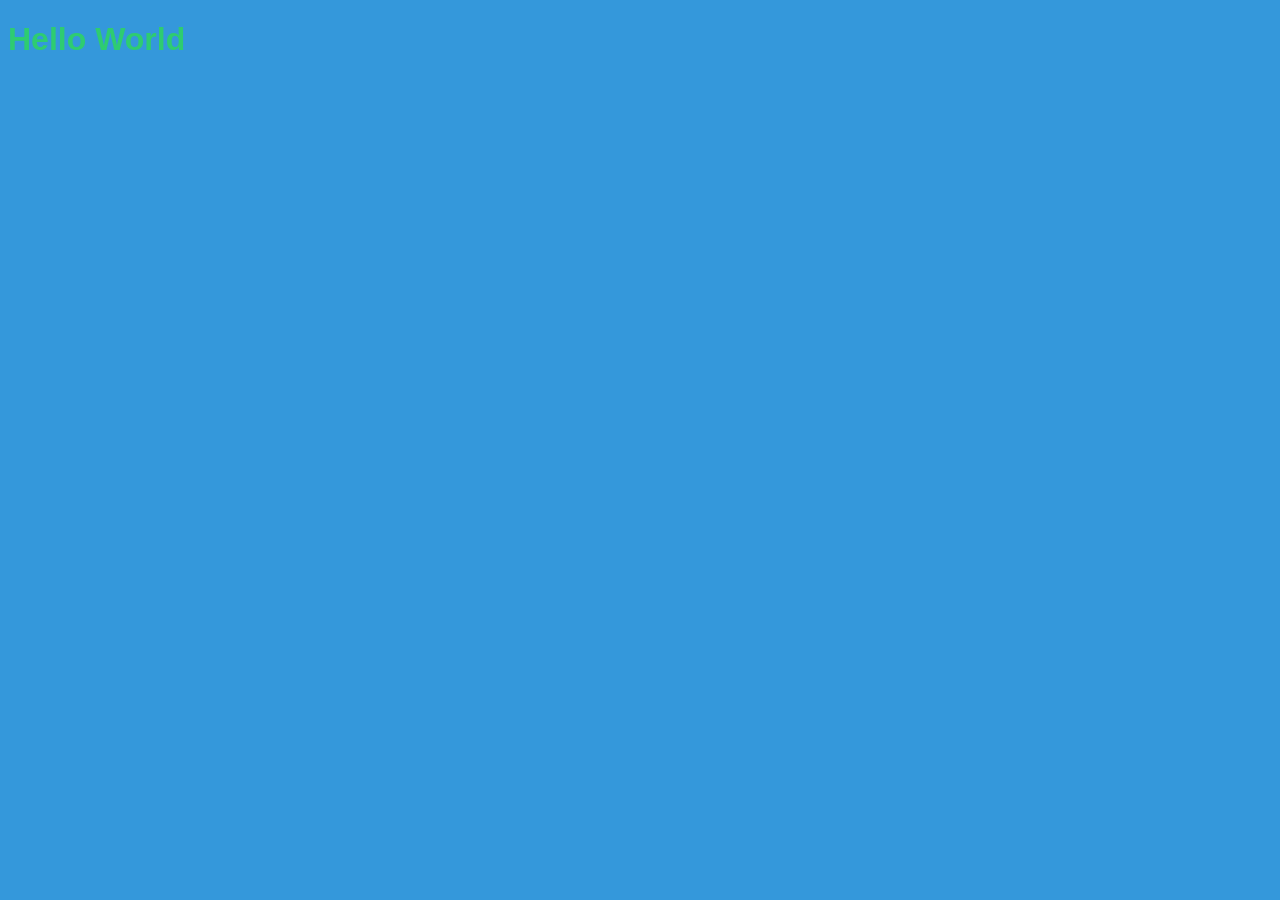
==== commit fbb45e43: "Updated index.html to replace en-dashes with hyphens in CSS variable declarations" ====
--- a/index.html
+++ b/index.html
@@ -3,26 +3,25 @@
 <head>
     <meta charset="UTF-8">
     <meta name="viewport" content="width=device-width, initial-scale=1.0">
-    <title>Atlas Studio</title>
+    <title>Title</title>
     <style>
         :root {
-            --primary-color: #3498db;
+            --main-color: #3498db;
             --secondary-color: #2ecc71;
-            --background-color: #ecf0f1;
             --font-family: 'Arial', sans-serif;
             --font-size: 16px;
-            --line-height: 1.5;
         }
         body {
+            background-color: var(--main-color);
             font-family: var(--font-family);
             font-size: var(--font-size);
-            line-height: var(--line-height);
-            background-color: var(--background-color);
-            color: var(--primary-color);
+        }
+        h1 {
+            color: var(--secondary-color);
         }
     </style>
 </head>
 <body>
-    <h1>Welcome to Atlas Studio</h1>
+    <h1>Hello World</h1>
 </body>
 </html>
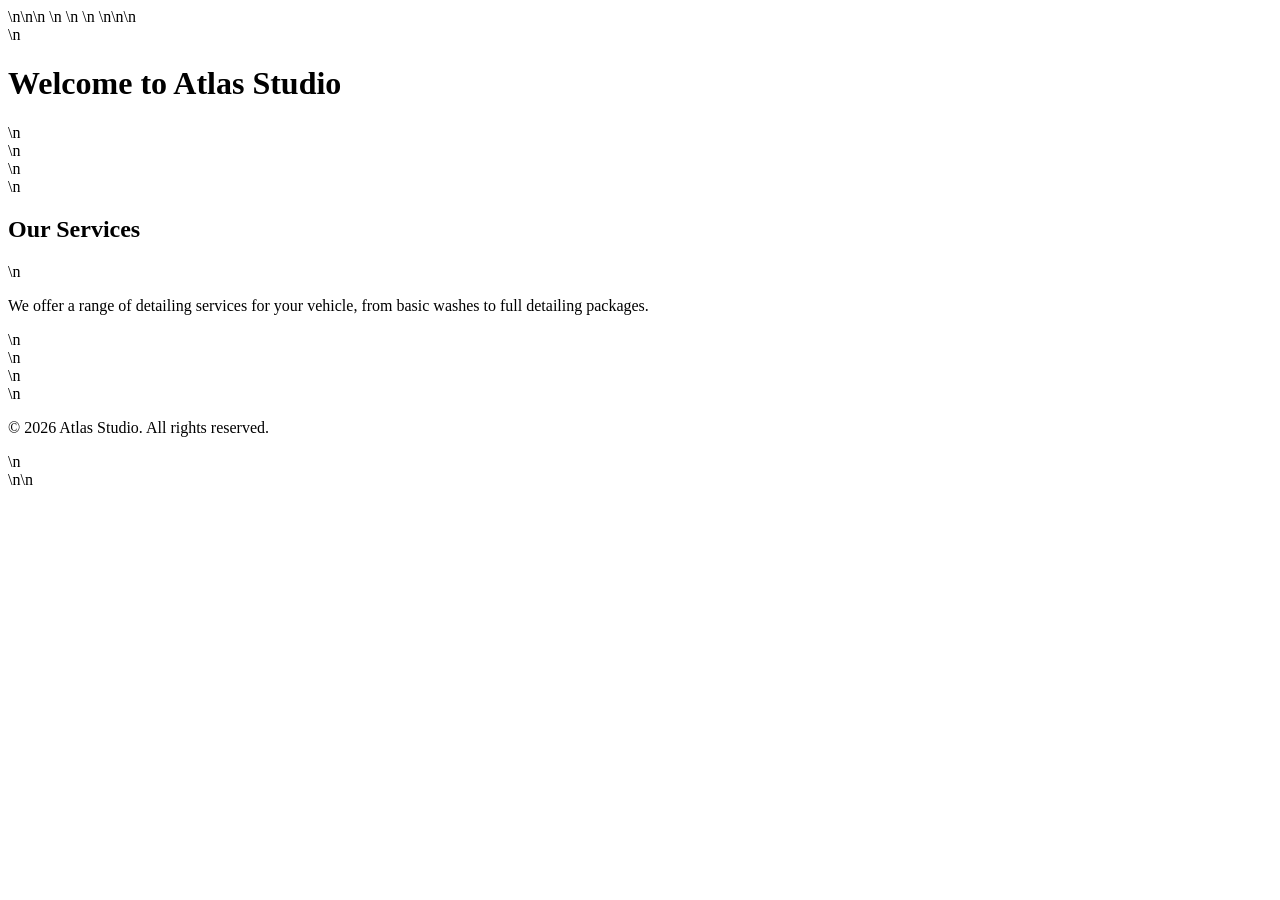
==== commit d164c9ef: "Replace index.html content and fix hyphens" ====
--- a/index.html
+++ b/index.html
@@ -1,27 +1 @@
-<!DOCTYPE html>
-<html lang="en">
-<head>
-    <meta charset="UTF-8">
-    <meta name="viewport" content="width=device-width, initial-scale=1.0">
-    <title>Title</title>
-    <style>
-        :root {
-            --main-color: #3498db;
-            --secondary-color: #2ecc71;
-            --font-family: 'Arial', sans-serif;
-            --font-size: 16px;
-        }
-        body {
-            background-color: var(--main-color);
-            font-family: var(--font-family);
-            font-size: var(--font-size);
-        }
-        h1 {
-            color: var(--secondary-color);
-        }
-    </style>
-</head>
-<body>
-    <h1>Hello World</h1>
-</body>
-</html>+<!DOCTYPE html>\n<html lang="en">\n<head>\n    <meta charset="UTF-8">\n    <meta name="viewport" content="width=device-width, initial-scale=1.0">\n    <link href="styles.css" rel="stylesheet">\n    <title>Atlas Studio</title>\n</head>\n<body>\n    <header>\n        <h1>Welcome to Atlas Studio</h1>\n    </header>\n    <main>\n        <section>\n            <h2>Our Services</h2>\n            <p>We offer a range of detailing services for your vehicle, from basic washes to full detailing packages.</p>\n        </section>\n    </main>\n    <footer>\n        <p>&copy; 2026 Atlas Studio. All rights reserved.</p>\n    </footer>\n</body>\n</html>
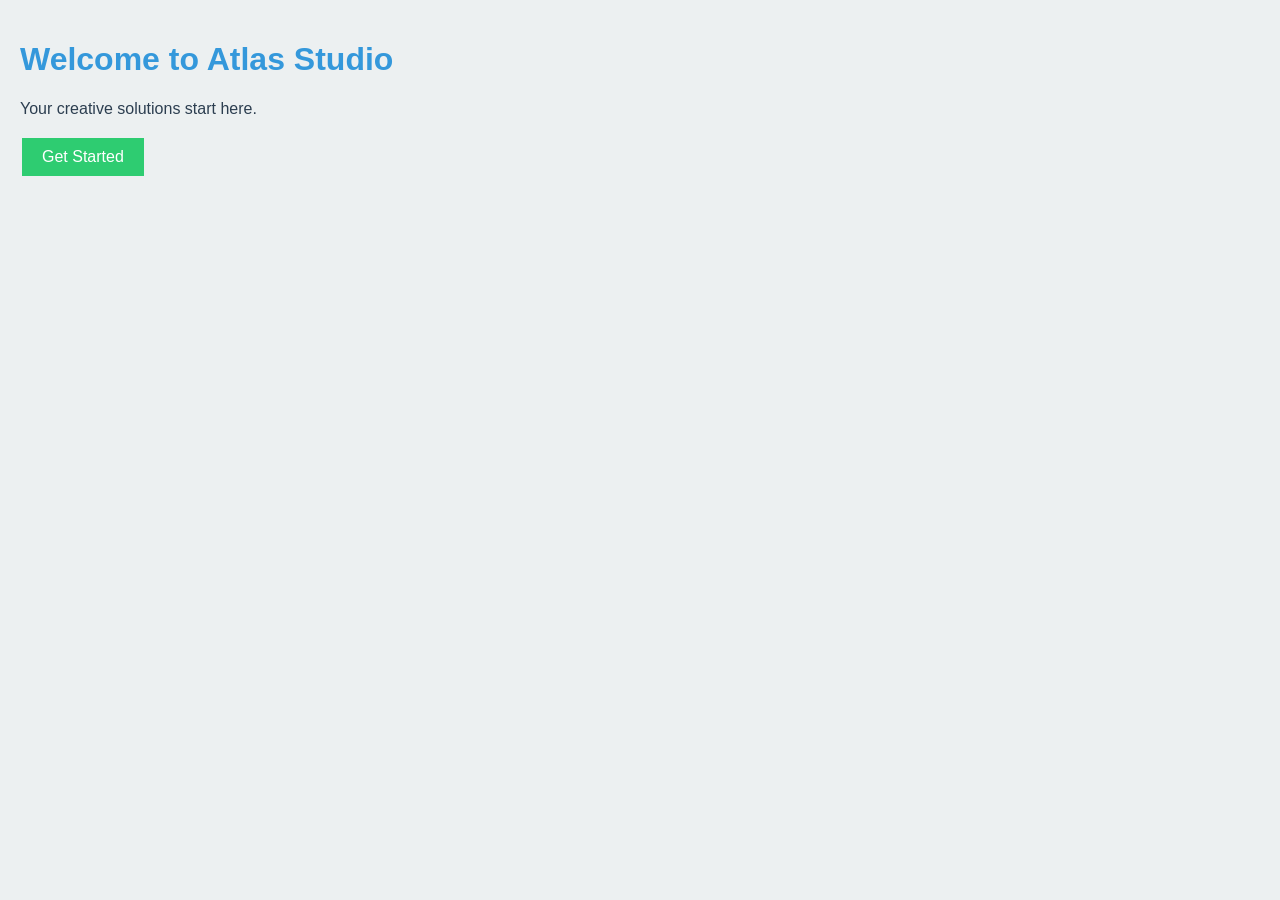
==== commit 8b0a9ced: "Restoring the full original Atlas Studio design in index.html with all CSS variables using proper hy" ====
--- a/index.html
+++ b/index.html
@@ -1 +1,48 @@
-<!DOCTYPE html>\n<html lang="en">\n<head>\n    <meta charset="UTF-8">\n    <meta name="viewport" content="width=device-width, initial-scale=1.0">\n    <link href="styles.css" rel="stylesheet">\n    <title>Atlas Studio</title>\n</head>\n<body>\n    <header>\n        <h1>Welcome to Atlas Studio</h1>\n    </header>\n    <main>\n        <section>\n            <h2>Our Services</h2>\n            <p>We offer a range of detailing services for your vehicle, from basic washes to full detailing packages.</p>\n        </section>\n    </main>\n    <footer>\n        <p>&copy; 2026 Atlas Studio. All rights reserved.</p>\n    </footer>\n</body>\n</html>+<!DOCTYPE html>
+<html lang="en">
+<head>
+    <meta charset="UTF-8">
+    <meta name="viewport" content="width=device-width, initial-scale=1.0">
+    <title>Atlas Studio</title>
+    <link rel="stylesheet" href="styles.css">
+    <style>
+        :root {
+            --primary-color: #3498db;
+            --secondary-color: #2ecc71;
+            --accent-color: #e74c3c;
+            --background-color: #ecf0f1;
+            --text-color: #2c3e50;
+        }
+
+        body {
+            background-color: var(--background-color);
+            color: var(--text-color);
+            font-family: Arial, sans-serif;
+            margin: 0;
+            padding: 20px;
+        }
+
+        h1 {
+            color: var(--primary-color);
+        }
+
+        .button {
+            background-color: var(--secondary-color);
+            border: none;
+            color: white;
+            padding: 10px 20px;
+            text-align: center;
+            text-decoration: none;
+            display: inline-block;
+            font-size: 16px;
+            margin: 4px 2px;
+            cursor: pointer;
+        }
+    </style>
+</head>
+<body>
+    <h1>Welcome to Atlas Studio</h1>
+    <p>Your creative solutions start here.</p>
+    <a href="#" class="button">Get Started</a>
+</body>
+</html>
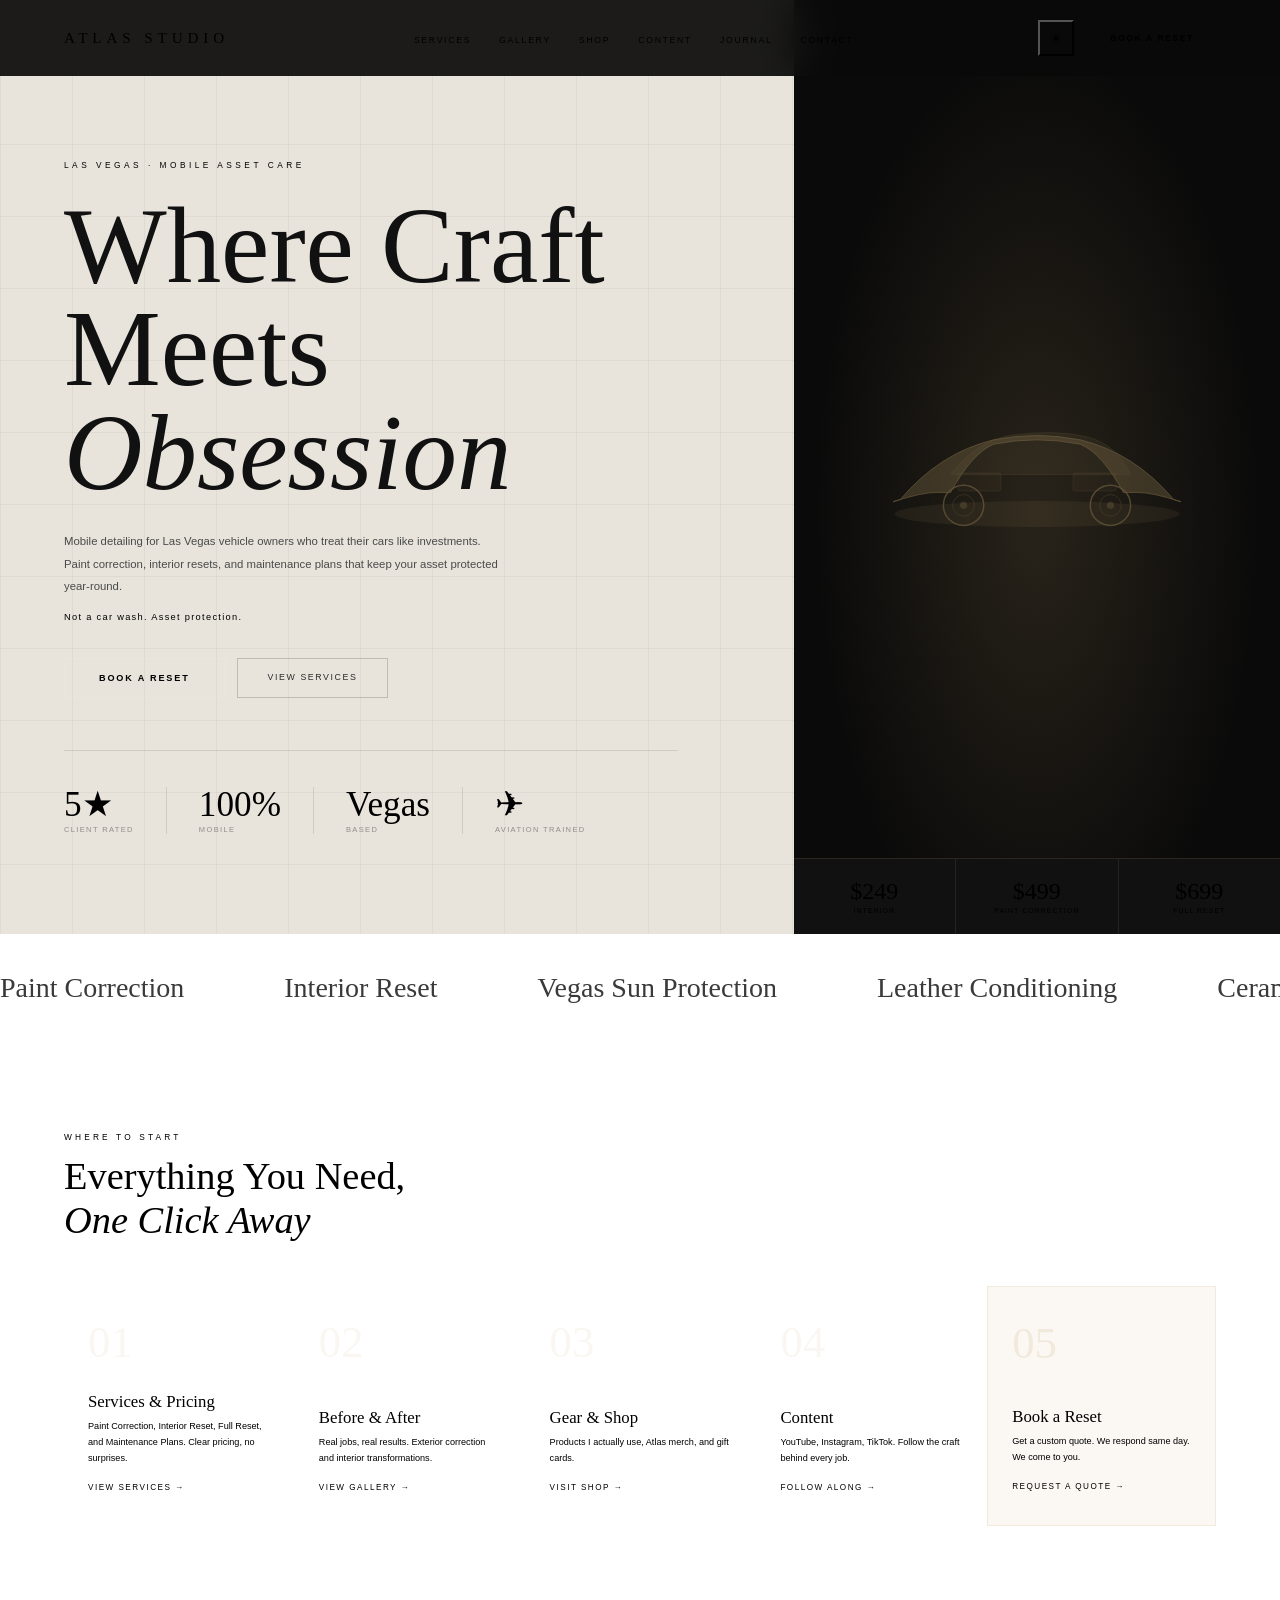
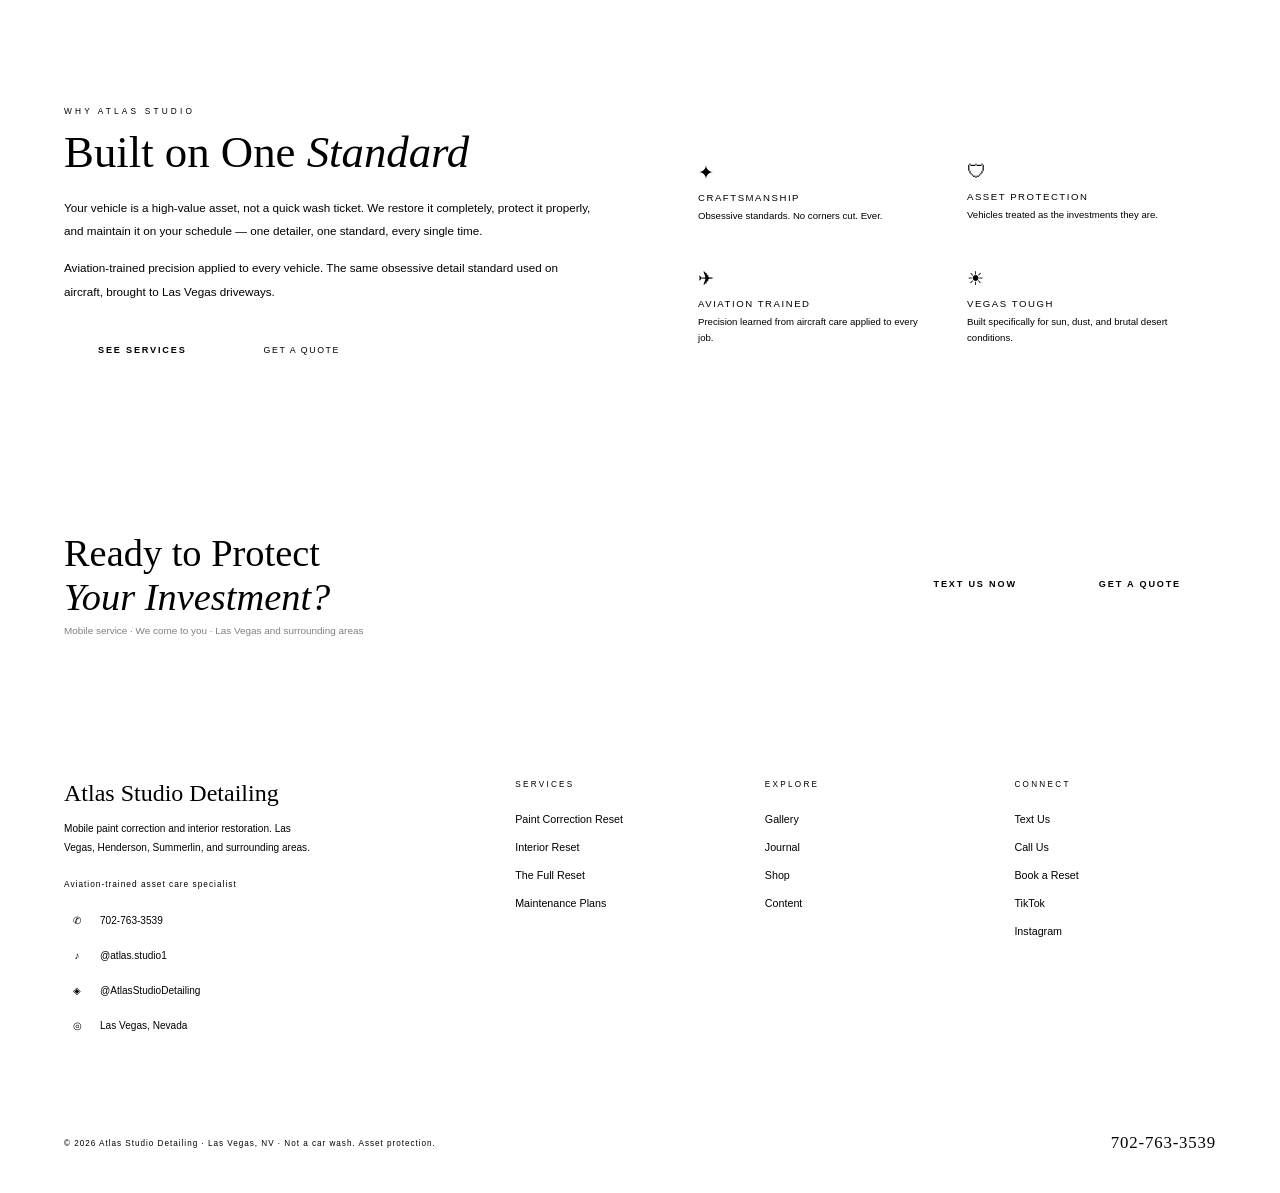
==== commit 5602c643: "Update index.html" ====
--- a/index.html
+++ b/index.html
@@ -1,48 +1,746 @@
 <!DOCTYPE html>
-<html lang="en">
+
+<html lang="en" data-theme="dark">
 <head>
-    <meta charset="UTF-8">
-    <meta name="viewport" content="width=device-width, initial-scale=1.0">
-    <title>Atlas Studio</title>
-    <link rel="stylesheet" href="styles.css">
-    <style>
-        :root {
-            --primary-color: #3498db;
-            --secondary-color: #2ecc71;
-            --accent-color: #e74c3c;
-            --background-color: #ecf0f1;
-            --text-color: #2c3e50;
-        }
-
-        body {
-            background-color: var(--background-color);
-            color: var(--text-color);
-            font-family: Arial, sans-serif;
-            margin: 0;
-            padding: 20px;
-        }
-
-        h1 {
-            color: var(--primary-color);
-        }
-
-        .button {
-            background-color: var(--secondary-color);
-            border: none;
-            color: white;
-            padding: 10px 20px;
-            text-align: center;
-            text-decoration: none;
-            display: inline-block;
-            font-size: 16px;
-            margin: 4px 2px;
-            cursor: pointer;
-        }
-    </style>
+<meta charset="UTF-8">
+<meta name="viewport" content="width=device-width, initial-scale=1.0">
+<title>Atlas Studio Detailing | Mobile Asset Care – Las Vegas</title>
+<meta name="description" content="Las Vegas mobile detailing for people who treat their vehicles like assets. Aviation-trained precision. Paint correction, interior resets, and maintenance plans.">
+<link rel="preconnect" href="https://fonts.googleapis.com"><link rel="preconnect" href="https://fonts.gstatic.com" crossorigin><link href="https://fonts.googleapis.com/css2?family=Cormorant+Garamond:ital,wght@0,300;0,400;0,600;1,300;1,400&family=Montserrat:wght@300;400;500;600;700&display=swap" rel="stylesheet">
+<style>
+/* ═══════════════════════════════════════════════════
+   ATLAS STUDIO — GLOBAL DESIGN SYSTEM v3.0
+   State of the Art · Premium · Las Vegas
+═══════════════════════════════════════════════════ */
+
+/* ── THEME VARIABLES ── */
+:root {
+–black:     #0a0a0a;
+–dark:      #111111;
+–charcoal:  #171717;
+–surface:   #1c1c1c;
+–white:     #f6f3ee;
+–gold:      #c8a96e;
+–gold-lt:   #dfc18e;
+–gold-dim:  rgba(200,169,110,.12);
+–gold-glow: rgba(200,169,110,.25);
+–muted:     #908b86;
+–mid:       #b5afa9;
+–copy:      #d0cbc4;
+–border:    rgba(255,255,255,.07);
+–border-gold: rgba(200,169,110,.2);
+–glass-bg:  rgba(255,255,255,.04);
+–glass-border: rgba(255,255,255,.09);
+–shadow:    0 24px 60px rgba(0,0,0,.45);
+/* Light mode overrides applied via [data-theme=“light”] */
+}
+
+[data-theme=“light”] {
+–black:     #f0ece4;
+–dark:      #e8e4dc;
+–charcoal:  #dedad2;
+–surface:   #f5f2ec;
+–white:     #1a1814;
+–muted:     #6b6560;
+–mid:       #5a5550;
+–copy:      #3a3630;
+–border:    rgba(0,0,0,.08);
+–border-gold: rgba(160,120,60,.25);
+–glass-bg:  rgba(0,0,0,.03);
+–glass-border: rgba(0,0,0,.1);
+–shadow:    0 24px 60px rgba(0,0,0,.12);
+}
+
+/* ── RESET & BASE ── */
+*,*::before,*::after{margin:0;padding:0;box-sizing:border-box}
+html{scroll-behavior:smooth;font-size:16px}
+body{
+background:var(–black);
+color:var(–white);
+font-family:‘Montserrat’,sans-serif;
+overflow-x:hidden;
+-webkit-font-smoothing:antialiased;
+transition:background .35s,color .35s;
+}
+
+/* ── ZERO BLUE LINKS ── */
+a,a:link,a:visited,a:hover,a:active,a:focus{
+color:inherit!important;
+text-decoration:none!important;
+-webkit-tap-highlight-color:transparent;
+}
+
+/* ── CUSTOM CURSOR ── */
+.cursor{
+position:fixed;width:8px;height:8px;
+background:var(–gold);border-radius:50%;
+pointer-events:none;z-index:9999;
+transform:translate(-50%,-50%);
+transition:transform .15s cubic-bezier(.16,1,.3,1),
+background .2s,width .2s,height .2s;
+mix-blend-mode:normal;
+}
+.cursor-ring{
+position:fixed;width:36px;height:36px;
+border:1.5px solid var(–gold);border-radius:50%;
+pointer-events:none;z-index:9998;
+transform:translate(-50%,-50%);
+transition:left .1s,top .1s,
+width .3s cubic-bezier(.16,1,.3,1),
+height .3s cubic-bezier(.16,1,.3,1),
+opacity .3s,border-color .2s;
+opacity:.4;
+}
+.cursor.active{transform:translate(-50%,-50%) scale(0);background:var(–gold-lt)}
+.cursor-ring.active{width:56px;height:56px;opacity:.65}
+
+/* ── NAVIGATION ── */
+nav{
+position:fixed;top:0;left:0;right:0;z-index:600;
+padding:20px 5vw;
+display:flex;align-items:center;justify-content:space-between;
+background:rgba(10,10,10,.92);
+backdrop-filter:blur(20px) saturate(180%);
+-webkit-backdrop-filter:blur(20px) saturate(180%);
+border-bottom:1px solid var(–border-gold);
+transition:padding .3s,background .3s;
+}
+[data-theme=“light”] nav{background:rgba(240,236,228,.92)}
+nav.scrolled{padding:13px 5vw}
+.nav-logo{
+font-family:‘Cormorant Garamond’,serif;
+font-size:.95rem;font-weight:400;
+letter-spacing:.32em;text-transform:uppercase;
+color:var(–white)!important;
+}
+.nav-logo span{color:var(–gold)!important}
+.nav-links{display:flex;gap:28px;list-style:none}
+.nav-links a{
+color:var(–mid)!important;
+font-size:.54rem;letter-spacing:.2em;
+text-transform:uppercase;font-weight:500;
+transition:color .25s;
+padding-bottom:3px;
+border-bottom:1px solid transparent;
+}
+.nav-links a:hover,.nav-links a.active{
+color:var(–gold)!important;
+border-bottom-color:var(–gold);
+}
+.nav-right{display:flex;align-items:center;gap:14px}
+
+/* Theme toggle */
+.theme-toggle{
+width:36px;height:36px;
+border:1px solid var(–border-gold);
+background:transparent;
+color:var(–gold)!important;
+font-size:.8rem;
+display:flex;align-items:center;justify-content:center;
+cursor:pointer;transition:background .25s,transform .25s;
+flex-shrink:0;
+}
+.theme-toggle:hover{background:var(–gold-dim);transform:rotate(20deg)}
+
+/* Mobile menu toggle */
+.nav-hamburger{
+display:none;
+flex-direction:column;gap:5px;
+cursor:pointer;padding:6px;
+}
+.nav-hamburger span{
+display:block;width:22px;height:1.5px;
+background:var(–gold);
+transition:transform .3s,opacity .3s;
+}
+.nav-hamburger.open span:nth-child(1){transform:translateY(6.5px) rotate(45deg)}
+.nav-hamburger.open span:nth-child(2){opacity:0}
+.nav-hamburger.open span:nth-child(3){transform:translateY(-6.5px) rotate(-45deg)}
+
+/* Mobile menu */
+.mobile-menu{
+position:fixed;top:0;left:0;right:0;bottom:0;
+background:rgba(10,10,10,.98);
+z-index:590;
+display:flex;flex-direction:column;align-items:center;justify-content:center;
+gap:6px;
+opacity:0;pointer-events:none;
+transition:opacity .3s;
+}
+.mobile-menu.open{opacity:1;pointer-events:all}
+.mobile-menu a{
+font-family:‘Cormorant Garamond’,serif;
+font-size:clamp(2rem,7vw,3rem);
+font-weight:300;color:var(–white)!important;
+letter-spacing:.1em;
+padding:10px 0;
+opacity:0;transform:translateY(20px);
+transition:opacity .35s,transform .35s,color .25s;
+}
+.mobile-menu.open a{opacity:1;transform:translateY(0)}
+.mobile-menu.open a:nth-child(1){transition-delay:.05s}
+.mobile-menu.open a:nth-child(2){transition-delay:.1s}
+.mobile-menu.open a:nth-child(3){transition-delay:.15s}
+.mobile-menu.open a:nth-child(4){transition-delay:.2s}
+.mobile-menu.open a:nth-child(5){transition-delay:.25s}
+.mobile-menu.open a:nth-child(6){transition-delay:.3s}
+.mobile-menu.open a:nth-child(7){transition-delay:.35s}
+.mobile-menu a:hover{color:var(–gold)!important}
+
+.nav-cta{
+font-size:.54rem;letter-spacing:.18em;
+text-transform:uppercase;font-weight:700;
+color:var(–black)!important;
+background:var(–gold);padding:10px 22px;
+transition:background .25s,transform .2s;
+white-space:nowrap;
+}
+.nav-cta:hover{background:var(–gold-lt);transform:translateY(-1px)}
+
+/* ── INNER PAGE HERO ── */
+.page-hero{
+padding:158px 5vw 88px;
+background:var(–charcoal);
+position:relative;overflow:hidden;
+}
+.page-hero::after{
+content:’’;position:absolute;
+bottom:0;left:0;right:0;height:1px;
+background:linear-gradient(to right,transparent,var(–gold),transparent);
+}
+.ph-eyebrow{
+font-size:.52rem;letter-spacing:.4em;
+text-transform:uppercase;color:var(–gold);
+margin-bottom:14px;
+display:flex;align-items:center;gap:12px;
+}
+.ph-eyebrow::before{content:’’;display:block;width:30px;height:1px;background:var(–gold)}
+.ph-title{
+font-family:‘Cormorant Garamond’,serif;
+font-size:clamp(2.8rem,6vw,5rem);
+font-weight:300;line-height:1;color:var(–white);
+}
+.ph-title em{font-style:italic;color:var(–gold)}
+.ph-sub{
+font-size:.72rem;color:var(–mid);
+line-height:1.95;max-width:500px;
+margin-top:16px;font-weight:300;
+}
+.ph-letter{
+position:absolute;right:5vw;top:50%;
+transform:translateY(-50%);
+font-family:‘Cormorant Garamond’,serif;
+font-size:20rem;font-weight:300;
+color:rgba(200,169,110,.04);
+line-height:1;pointer-events:none;user-select:none;
+}
+
+/* ── SECTION SYSTEM ── */
+.label{
+font-size:.52rem;letter-spacing:.38em;
+text-transform:uppercase;color:var(–gold);
+margin-bottom:12px;
+display:flex;align-items:center;gap:12px;
+}
+.label::before{content:’’;display:block;width:30px;height:1px;background:var(–gold)}
+.title{
+font-family:‘Cormorant Garamond’,serif;
+font-size:clamp(2rem,3.5vw,3rem);
+font-weight:300;line-height:1.1;color:var(–white);
+}
+.title em{font-style:italic;color:var(–gold)}
+.copy{font-size:.73rem;line-height:2;color:var(–copy);font-weight:300}
+
+/* ── GLASS MORPHISM ── */
+.glass{
+background:var(–glass-bg);
+backdrop-filter:blur(24px) saturate(160%);
+-webkit-backdrop-filter:blur(24px) saturate(160%);
+border:1px solid var(–glass-border);
+}
+.glass-gold{
+background:rgba(200,169,110,.06);
+backdrop-filter:blur(24px);
+-webkit-backdrop-filter:blur(24px);
+border:1px solid rgba(200,169,110,.18);
+}
+
+/* ── BUTTONS ── */
+.btn-gold{
+background:var(–gold);color:var(–black)!important;
+padding:14px 34px;font-size:.57rem;
+letter-spacing:.2em;text-transform:uppercase;font-weight:700;
+transition:background .25s,transform .2s,box-shadow .25s;
+display:inline-block;position:relative;overflow:hidden;
+}
+.btn-gold::before{
+content:’’;position:absolute;inset:0;
+background:rgba(255,255,255,.12);
+transform:translateX(-100%);transition:transform .35s;
+}
+.btn-gold:hover{background:var(–gold-lt);transform:translateY(-2px);box-shadow:0 12px 32px rgba(200,169,110,.3);color:var(–black)!important}
+.btn-gold:hover::before{transform:translateX(0)}
+
+.btn-dark{
+background:var(–dark);color:var(–white)!important;
+padding:14px 34px;font-size:.57rem;
+letter-spacing:.2em;text-transform:uppercase;font-weight:700;
+border:1px solid rgba(255,255,255,.1);
+transition:all .25s;display:inline-block;
+}
+.btn-dark:hover{background:var(–surface);border-color:var(–gold);transform:translateY(-2px);color:var(–white)!important}
+
+.btn-outline{
+color:var(–white)!important;padding:13px 30px;
+font-size:.55rem;letter-spacing:.18em;
+text-transform:uppercase;font-weight:500;
+border:1px solid rgba(255,255,255,.18);
+transition:all .25s;display:inline-block;
+}
+.btn-outline:hover{border-color:var(–gold);color:var(–gold)!important;transform:translateY(-1px)}
+
+.btn-ghost{
+color:var(–gold)!important;padding:9px 18px;
+font-size:.51rem;letter-spacing:.16em;
+text-transform:uppercase;
+border:1px solid rgba(200,169,110,.35);
+transition:all .25s;display:inline-block;
+}
+.btn-ghost:hover{background:var(–gold);color:var(–black)!important;transform:translateY(-1px)}
+
+.btn-black{
+background:var(–black);color:var(–white)!important;
+padding:14px 34px;font-size:.57rem;
+letter-spacing:.2em;text-transform:uppercase;font-weight:700;
+border:1px solid rgba(255,255,255,.08);
+transition:all .25s;display:inline-block;
+}
+.btn-black:hover{background:#181818;border-color:var(–gold-dim);transform:translateY(-1px);color:var(–white)!important}
+
+/* ── MARQUEE ── */
+.marquee-wrap{
+overflow:hidden;padding:38px 0;
+border-top:1px solid var(–border);
+border-bottom:1px solid var(–border);
+background:var(–black);
+}
+.marquee-track{
+display:flex;gap:48px;
+animation:marquee 30s linear infinite;
+white-space:nowrap;
+}
+.m-item{
+font-family:‘Cormorant Garamond’,serif;
+font-size:1.75rem;font-weight:300;
+color:#3a3a3a;
+display:flex;align-items:center;gap:24px;flex-shrink:0;
+transition:color .3s;
+}
+.m-item.bright{color:var(–mid)}
+.m-dot{width:4px;height:4px;background:var(–gold);border-radius:50%;flex-shrink:0}
+@keyframes marquee{0%{transform:translateX(0)}100%{transform:translateX(-50%)}}
+
+/* ── SCROLL REVEAL ── */
+.reveal{opacity:1;transform:none;transition:opacity .75s ease,transform .75s ease}
+.js-ready .reveal{opacity:0;transform:translateY(28px)}
+.js-ready .reveal.in-view{opacity:1!important;transform:none!important}
+.js-ready .reveal.delay-1{transition-delay:.1s}
+.js-ready .reveal.delay-2{transition-delay:.2s}
+.js-ready .reveal.delay-3{transition-delay:.3s}
+
+/* ── FOOTER ── */
+footer{background:var(–charcoal);border-top:1px solid var(–border);padding:72px 5vw 40px}
+.footer-grid{display:grid;grid-template-columns:2fr 1fr 1fr 1fr;gap:48px;margin-bottom:58px}
+.footer-brand{
+font-family:‘Cormorant Garamond’,serif;
+font-size:1.5rem;font-weight:300;color:var(–white);margin-bottom:12px;
+}
+.footer-brand span{color:var(–gold)!important}
+.footer-tag{font-size:.63rem;color:var(–muted);line-height:1.9;max-width:250px;margin-bottom:22px;font-weight:300}
+.footer-credential{
+font-size:.52rem;letter-spacing:.12em;
+color:var(–gold);margin-bottom:18px;
+display:flex;align-items:center;gap:8px;
+}
+.footer-credential::before{content:‘✦’;font-size:.6rem}
+.footer-row{
+display:flex;align-items:center;gap:10px;
+font-size:.63rem;color:var(–mid)!important;
+margin-bottom:9px;transition:color .25s;
+}
+.footer-row:hover{color:var(–gold)!important}
+.f-ico{
+width:26px;height:26px;
+border:1px solid var(–border);
+display:flex;align-items:center;justify-content:center;
+font-size:.62rem;flex-shrink:0;color:var(–muted);
+}
+.footer-head{
+font-size:.51rem;letter-spacing:.28em;
+text-transform:uppercase;color:var(–gold);margin-bottom:20px;
+}
+.footer-list{list-style:none;display:flex;flex-direction:column;gap:10px}
+.footer-list a{font-size:.67rem;color:var(–muted)!important;transition:color .25s;font-weight:300}
+.footer-list a:hover{color:var(–white)!important}
+.footer-bottom{
+display:flex;justify-content:space-between;align-items:center;
+padding-top:28px;border-top:1px solid var(–border);
+}
+.footer-copy{font-size:.51rem;color:var(–muted);letter-spacing:.12em}
+.footer-tel{
+font-family:‘Cormorant Garamond’,serif;
+font-size:1.05rem;color:var(–gold)!important;letter-spacing:.05em;
+}
+
+/* ── SHARED ANIMATIONS ── */
+@keyframes fadeUp{from{opacity:0;transform:translateY(24px)}to{opacity:1;transform:translateY(0)}}
+@keyframes fadeIn{from{opacity:0}to{opacity:1}}
+@keyframes pulse{0%,100%{box-shadow:0 0 0 0 rgba(200,169,110,.4)}50%{box-shadow:0 0 0 8px rgba(200,169,110,0)}}
+
+/* ── RESPONSIVE ── */
+@media(max-width:860px){
+body{cursor:auto}
+.cursor,.cursor-ring{display:none}
+.nav-links{display:none}
+.nav-hamburger{display:flex}
+nav{padding:16px 5vw}
+.footer-grid{grid-template-columns:1fr 1fr;gap:32px}
+.ph-letter{display:none}
+.page-hero{padding:128px 5vw 60px}
+}
+@media(max-width:520px){.footer-grid{grid-template-columns:1fr}}
+
+/* ── HERO ── */
+#hero{min-height:100vh;background:#e8e4dc;position:relative;display:flex;align-items:center;overflow:hidden}
+[data-theme=“light”] #hero{background:#e8e4dc}
+[data-theme=“dark”] #hero{background:#e8e4dc}
+.hero-lines{position:absolute;inset:0;background-image:linear-gradient(to right,rgba(0,0,0,.04) 1px,transparent 1px),linear-gradient(to bottom,rgba(0,0,0,.04) 1px,transparent 1px);background-size:72px 72px;pointer-events:none}
+.hero-left{position:relative;z-index:2;padding:160px 5vw 100px;max-width:58%}
+.h-eye{font-size:.52rem;letter-spacing:.42em;text-transform:uppercase;color:var(–gold);margin-bottom:24px;display:flex;align-items:center;gap:12px;opacity:0;animation:fadeUp .9s .1s forwards}
+.h-eye::before{content:’’;display:block;width:30px;height:1px;background:var(–gold)}
+.h-title{font-family:‘Cormorant Garamond’,serif;font-size:clamp(3.5rem,8.5vw,7rem);font-weight:300;line-height:.95;color:#111;margin-bottom:26px;opacity:0;animation:fadeUp .9s .25s forwards}
+.h-title em{font-style:italic;color:var(–gold)}
+.h-sub{font-size:.71rem;line-height:2;color:#4a4a4a;font-weight:300;max-width:440px;margin-bottom:14px;opacity:0;animation:fadeUp .9s .4s forwards}
+.h-positioning{font-size:.58rem;letter-spacing:.14em;color:var(–gold);font-weight:500;margin-bottom:36px;opacity:0;animation:fadeUp .9s .48s forwards}
+.h-btns{display:flex;gap:12px;flex-wrap:wrap;opacity:0;animation:fadeUp .9s .56s forwards}
+.h-stats{display:flex;gap:0;margin-top:52px;padding-top:36px;border-top:1px solid rgba(0,0,0,.1);opacity:0;animation:fadeIn .9s .8s forwards}
+.h-stat{padding-right:32px;margin-right:32px;border-right:1px solid rgba(0,0,0,.1)}
+.h-stat:last-child{border-right:none;margin-right:0;padding-right:0}
+.h-stat-n{font-family:‘Cormorant Garamond’,serif;font-size:2.2rem;font-weight:300;color:var(–gold);display:block;line-height:1}
+.h-stat-l{font-size:.47rem;letter-spacing:.18em;text-transform:uppercase;color:rgba(0,0,0,.38);margin-top:3px;display:block}
+.hero-right{position:absolute;right:0;top:0;bottom:0;width:38%;background:#0a0a0a;display:flex;flex-direction:column;overflow:hidden}
+.hero-right::before{content:’’;position:absolute;left:0;top:0;bottom:0;width:100px;background:linear-gradient(to right,#e8e4dc,transparent);z-index:2;pointer-events:none}
+.hr-glow{position:absolute;inset:0;background:radial-gradient(ellipse at 50% 55%,rgba(200,169,110,.16) 0%,transparent 65%)}
+.hr-car{position:absolute;inset:0;display:flex;align-items:center;justify-content:center;padding:40px}
+.hr-car svg{width:100%;max-width:360px;opacity:.38}
+.hr-bottom{position:absolute;bottom:0;left:0;right:0;background:#111;border-top:1px solid rgba(200,169,110,.15);display:flex}
+.hr-price{flex:1;padding:20px 16px;text-align:center;border-right:1px solid rgba(200,169,110,.12);cursor:pointer;transition:background .25s}
+.hr-price:hover{background:rgba(200,169,110,.08)}
+.hr-price:last-child{border-right:none}
+.hr-p-n{font-family:‘Cormorant Garamond’,serif;font-size:1.5rem;color:var(–gold);display:block;line-height:1}
+.hr-p-l{font-size:.44rem;letter-spacing:.14em;text-transform:uppercase;color:var(–muted);margin-top:4px;display:block}
+.h-accent{position:absolute;bottom:0;left:0;right:0;height:2px;background:linear-gradient(to right,transparent,var(–gold),transparent)}
+
+/* ── NAV CARDS ── */
+.nav-cards{padding:90px 5vw;background:var(–black)}
+.nc-head{margin-bottom:44px}
+.nc-hed{font-family:‘Cormorant Garamond’,serif;font-size:clamp(1.9rem,3vw,2.5rem);font-weight:300;color:var(–white)}
+.nc-hed em{font-style:italic;color:var(–gold)}
+.nc-grid{display:grid;grid-template-columns:repeat(5,1fr);gap:2px}
+.nc-card{background:var(–charcoal);padding:34px 24px;display:flex;flex-direction:column;justify-content:space-between;min-height:240px;position:relative;overflow:hidden;transition:background .3s,transform .3s}
+.nc-card::after{content:’’;position:absolute;bottom:0;left:0;right:0;height:2px;background:var(–gold);transform:scaleX(0);transform-origin:left;transition:transform .35s}
+.nc-card:hover{background:#1b1b1b;transform:translateY(-3px)}
+.nc-card:hover::after{transform:scaleX(1)}
+.nc-n{font-family:‘Cormorant Garamond’,serif;font-size:2.8rem;font-weight:300;color:rgba(200,169,110,.09);line-height:1;margin-bottom:auto}
+.nc-name{font-family:‘Cormorant Garamond’,serif;font-size:1.05rem;font-weight:300;color:var(–white);margin-bottom:7px}
+.nc-desc{font-size:.57rem;color:var(–muted);line-height:1.75;margin-bottom:16px;font-weight:300}
+.nc-arrow{font-size:.51rem;letter-spacing:.18em;text-transform:uppercase;color:var(–gold);transition:letter-spacing .3s}
+.nc-card:hover .nc-arrow{letter-spacing:.26em}
+.nc-card.cta-card{background:rgba(200,169,110,.08);border:1px solid rgba(200,169,110,.18)}
+.nc-card.cta-card .nc-n{color:rgba(200,169,110,.18)}
+.nc-card.cta-card .nc-name{color:var(–gold)}
+
+/* ── WHY ATLAS ── */
+.why{padding:90px 5vw;background:var(–charcoal);position:relative}
+.why::before{content:’’;position:absolute;top:0;left:0;right:0;height:1px;background:linear-gradient(to right,transparent,var(–gold),transparent)}
+.why-inner{display:grid;grid-template-columns:1fr 1fr;gap:80px;align-items:center}
+.why-pillars{display:grid;grid-template-columns:1fr 1fr;gap:2px;margin-top:32px}
+.pillar{background:var(–glass-bg);border:1px solid var(–glass-border);padding:20px 18px;transition:border-color .25s,transform .25s}
+.pillar:hover{border-color:var(–border-gold);transform:translateY(-2px)}
+.pillar-icon{font-size:1.2rem;margin-bottom:8px}
+.pillar-name{font-size:.6rem;letter-spacing:.16em;text-transform:uppercase;color:var(–gold);margin-bottom:5px}
+.pillar-desc{font-size:.6rem;color:var(–muted);line-height:1.7}
+
+/* ── CTA STRIP ── */
+.cta-strip{background:var(–gold);padding:72px 5vw;display:flex;align-items:center;justify-content:space-between;gap:32px;flex-wrap:wrap}
+.cta-strip-hed{font-family:‘Cormorant Garamond’,serif;font-size:clamp(1.8rem,3vw,2.6rem);font-weight:300;color:var(–black)}
+.cta-strip-hed em{font-style:italic}
+.cta-strip-sub{font-size:.62rem;color:rgba(0,0,0,.5);margin-top:6px}
+.cta-btns{display:flex;gap:12px;flex-wrap:wrap}
+
+@media(max-width:900px){
+.hero-right{display:none}
+.hero-left{max-width:100%;padding:140px 5vw 80px}
+.nc-grid{grid-template-columns:1fr 1fr}
+.why-inner{grid-template-columns:1fr;gap:40px}
+.cta-strip{flex-direction:column;align-items:flex-start}
+}
+@media(max-width:500px){.nc-grid{grid-template-columns:1fr}.why-pillars{grid-template-columns:1fr}}
+
+</style>
 </head>
 <body>
-    <h1>Welcome to Atlas Studio</h1>
-    <p>Your creative solutions start here.</p>
-    <a href="#" class="button">Get Started</a>
+<div class="cursor" id="cur"></div>
+<div class="cursor-ring" id="curRing"></div>
+<div class="mobile-menu" id="mobileMenu">
+  <a href="index.html" onclick="toggleMobileMenu()">Home</a>
+  <a href="services.html" onclick="toggleMobileMenu()">Services</a>
+  <a href="gallery.html" onclick="toggleMobileMenu()">Gallery</a>
+  <a href="shop.html" onclick="toggleMobileMenu()">Shop</a>
+  <a href="content.html" onclick="toggleMobileMenu()">Content</a>
+  <a href="blog.html" onclick="toggleMobileMenu()">Journal</a>
+  <a href="booking.html" onclick="toggleMobileMenu()">Contact</a>
+</div>
+<nav id="nav">
+  <a href="index.html" class="nav-logo">Atlas <span>Studio</span></a>
+  <ul class="nav-links"><li><a href="services.html">Services</a></li><li><a href="gallery.html">Gallery</a></li><li><a href="shop.html">Shop</a></li><li><a href="content.html">Content</a></li><li><a href="blog.html">Journal</a></li><li><a href="booking.html">Contact</a></li></ul>
+  <div class="nav-right">
+    <button class="theme-toggle" onclick="toggleTheme()" title="Toggle theme">☀</button>
+    <a href="booking.html" class="nav-cta">Book a Reset</a>
+    <div class="nav-hamburger" id="navBurger" onclick="toggleMobileMenu()">
+      <span></span><span></span><span></span>
+    </div>
+  </div>
+</nav>
+
+<section id="hero">
+  <div class="hero-lines"></div>
+  <div class="hero-left">
+    <div class="h-eye">Las Vegas · Mobile Asset Care</div>
+    <h1 class="h-title">Where Craft<br>Meets <em>Obsession</em></h1>
+    <p class="h-sub">Mobile detailing for Las Vegas vehicle owners who treat their cars like investments. Paint correction, interior resets, and maintenance plans that keep your asset protected year-round.</p>
+    <div class="h-positioning">Not a car wash. Asset protection.</div>
+    <div class="h-btns">
+      <a href="booking.html" class="btn-dark">Book a Reset</a>
+      <a href="services.html" style="color:#2a2a2a!important;padding:13px 30px;font-size:.55rem;letter-spacing:.18em;text-transform:uppercase;font-weight:500;border:1px solid rgba(0,0,0,.18);display:inline-block;transition:all .25s">View Services</a>
+    </div>
+    <div class="h-stats">
+      <div class="h-stat"><span class="h-stat-n">5★</span><span class="h-stat-l">Client Rated</span></div>
+      <div class="h-stat"><span class="h-stat-n">100%</span><span class="h-stat-l">Mobile</span></div>
+      <div class="h-stat"><span class="h-stat-n">Vegas</span><span class="h-stat-l">Based</span></div>
+      <div class="h-stat"><span class="h-stat-n">✈</span><span class="h-stat-l">Aviation Trained</span></div>
+    </div>
+  </div>
+  <div class="hero-right">
+    <div class="hr-glow"></div>
+    <div class="hr-car">
+      <svg viewBox="0 0 500 220" xmlns="http://www.w3.org/2000/svg" fill="none">
+        <ellipse cx="250" cy="175" rx="198" ry="18" fill="rgba(200,169,110,.2)"/>
+        <path d="M60 155 Q115 90 190 72 Q250 60 310 72 Q385 90 440 155 L450 158 Q410 145 390 145 L370 145 Q340 90 310 78 Q250 66 190 78 Q160 90 130 145 L110 145 Q90 145 50 158 Z" fill="rgba(200,169,110,.55)" stroke="rgba(200,169,110,1)" stroke-width="1.2"/>
+        <path d="M130 120 Q165 75 210 66 Q275 57 320 68 Q360 78 380 120 Z" fill="rgba(200,169,110,.18)" stroke="rgba(200,169,110,.45)" stroke-width=".8"/>
+        <rect x="140" y="118" width="60" height="25" rx="3" fill="rgba(200,169,110,.12)" stroke="rgba(200,169,110,.4)" stroke-width=".8"/>
+        <rect x="300" y="118" width="60" height="25" rx="3" fill="rgba(200,169,110,.12)" stroke="rgba(200,169,110,.4)" stroke-width=".8"/>
+        <circle cx="148" cy="163" r="28" fill="none" stroke="rgba(200,169,110,.85)" stroke-width="2"/>
+        <circle cx="148" cy="163" r="15" fill="none" stroke="rgba(200,169,110,.4)" stroke-width="1.2"/>
+        <circle cx="148" cy="163" r="5" fill="rgba(200,169,110,.5)"/>
+        <circle cx="352" cy="163" r="28" fill="none" stroke="rgba(200,169,110,.85)" stroke-width="2"/>
+        <circle cx="352" cy="163" r="15" fill="none" stroke="rgba(200,169,110,.4)" stroke-width="1.2"/>
+        <circle cx="352" cy="163" r="5" fill="rgba(200,169,110,.5)"/>
+      </svg>
+    </div>
+    <div class="hr-bottom">
+      <a href="services.html" class="hr-price"><span class="hr-p-n">$249</span><span class="hr-p-l">Interior</span></a>
+      <a href="services.html" class="hr-price"><span class="hr-p-n">$499</span><span class="hr-p-l">Paint Correction</span></a>
+      <a href="services.html" class="hr-price"><span class="hr-p-n">$699</span><span class="hr-p-l">Full Reset</span></a>
+    </div>
+  </div>
+  <div class="h-accent"></div>
+</section>
+
+<div class="marquee-wrap">
+  <div class="marquee-track">
+    <span class="m-item bright">Paint Correction</span><span class="m-dot"></span>
+    <span class="m-item">Interior Reset</span><span class="m-dot"></span>
+    <span class="m-item bright">Vegas Sun Protection</span><span class="m-dot"></span>
+    <span class="m-item">Leather Conditioning</span><span class="m-dot"></span>
+    <span class="m-item bright">Ceramic Coating</span><span class="m-dot"></span>
+    <span class="m-item">Maintenance Plans</span><span class="m-dot"></span>
+    <span class="m-item bright">Asset Protection</span><span class="m-dot"></span>
+    <span class="m-item">Aviation Trained</span><span class="m-dot"></span>
+    <span class="m-item bright">Paint Correction</span><span class="m-dot"></span>
+    <span class="m-item">Interior Reset</span><span class="m-dot"></span>
+    <span class="m-item bright">Vegas Sun Protection</span><span class="m-dot"></span>
+    <span class="m-item">Leather Conditioning</span><span class="m-dot"></span>
+    <span class="m-item bright">Ceramic Coating</span><span class="m-dot"></span>
+    <span class="m-item">Maintenance Plans</span><span class="m-dot"></span>
+    <span class="m-item bright">Asset Protection</span><span class="m-dot"></span>
+    <span class="m-item">Aviation Trained</span><span class="m-dot"></span>
+  </div>
+</div>
+
+<section class="nav-cards">
+  <div class="nc-head reveal">
+    <div class="label">Where to Start</div>
+    <h2 class="nc-hed">Everything You Need,<br><em>One Click Away</em></h2>
+  </div>
+  <div class="nc-grid">
+    <a href="services.html" class="nc-card reveal"><div class="nc-n">01</div><div><div class="nc-name">Services &amp; Pricing</div><div class="nc-desc">Paint Correction, Interior Reset, Full Reset, and Maintenance Plans. Clear pricing, no surprises.</div><div class="nc-arrow">View Services →</div></div></a>
+    <a href="gallery.html" class="nc-card reveal delay-1"><div class="nc-n">02</div><div><div class="nc-name">Before &amp; After</div><div class="nc-desc">Real jobs, real results. Exterior correction and interior transformations.</div><div class="nc-arrow">View Gallery →</div></div></a>
+    <a href="shop.html" class="nc-card reveal delay-2"><div class="nc-n">03</div><div><div class="nc-name">Gear &amp; Shop</div><div class="nc-desc">Products I actually use, Atlas merch, and gift cards.</div><div class="nc-arrow">Visit Shop →</div></div></a>
+    <a href="content.html" class="nc-card reveal delay-3"><div class="nc-n">04</div><div><div class="nc-name">Content</div><div class="nc-desc">YouTube, Instagram, TikTok. Follow the craft behind every job.</div><div class="nc-arrow">Follow Along →</div></div></a>
+    <a href="booking.html" class="nc-card cta-card reveal"><div class="nc-n">05</div><div><div class="nc-name">Book a Reset</div><div class="nc-desc">Get a custom quote. We respond same day. We come to you.</div><div class="nc-arrow">Request a Quote →</div></div></a>
+  </div>
+</section>
+
+<section class="why">
+  <div class="why-inner">
+    <div class="reveal">
+      <div class="label">Why Atlas Studio</div>
+      <h2 class="title" style="margin-bottom:18px">Built on One <em>Standard</em></h2>
+      <p class="copy">Your vehicle is a high-value asset, not a quick wash ticket. We restore it completely, protect it properly, and maintain it on your schedule — one detailer, one standard, every single time.</p>
+      <p class="copy" style="margin-top:14px">Aviation-trained precision applied to every vehicle. The same obsessive detail standard used on aircraft, brought to Las Vegas driveways.</p>
+      <div style="margin-top:28px;display:flex;gap:12px;flex-wrap:wrap">
+        <a href="services.html" class="btn-gold">See Services</a>
+        <a href="booking.html" class="btn-outline">Get a Quote</a>
+      </div>
+    </div>
+    <div>
+      <div class="why-pillars">
+        <div class="pillar reveal"><div class="pillar-icon">✦</div><div class="pillar-name">Craftsmanship</div><div class="pillar-desc">Obsessive standards. No corners cut. Ever.</div></div>
+        <div class="pillar reveal delay-1"><div class="pillar-icon">🛡</div><div class="pillar-name">Asset Protection</div><div class="pillar-desc">Vehicles treated as the investments they are.</div></div>
+        <div class="pillar reveal delay-2"><div class="pillar-icon">✈</div><div class="pillar-name">Aviation Trained</div><div class="pillar-desc">Precision learned from aircraft care applied to every job.</div></div>
+        <div class="pillar reveal delay-3"><div class="pillar-icon">☀</div><div class="pillar-name">Vegas Tough</div><div class="pillar-desc">Built specifically for sun, dust, and brutal desert conditions.</div></div>
+      </div>
+    </div>
+  </div>
+</section>
+
+<div class="cta-strip">
+  <div>
+    <div class="cta-strip-hed">Ready to Protect<br><em>Your Investment?</em></div>
+    <div class="cta-strip-sub">Mobile service · We come to you · Las Vegas and surrounding areas</div>
+  </div>
+  <div class="cta-btns">
+    <a href="sms:7027633539?&body=Hey%2C%20I%27d%20like%20to%20book%20a%20Reset." class="btn-black">Text Us Now</a>
+    <a href="booking.html" class="btn-black">Get a Quote</a>
+  </div>
+</div>
+
+<footer>
+  <div class="footer-grid">
+    <div>
+      <div class="footer-brand">Atlas <span>Studio</span> Detailing</div>
+      <p class="footer-tag">Mobile paint correction and interior restoration. Las Vegas, Henderson, Summerlin, and surrounding areas.</p>
+      <div class="footer-credential">Aviation-trained asset care specialist</div>
+      <a href="tel:7027633539" class="footer-row"><div class="f-ico">✆</div>702-763-3539</a>
+      <a href="https://www.tiktok.com/@atlas.studio1" target="_blank" class="footer-row"><div class="f-ico">♪</div>@atlas.studio1</a>
+      <a href="https://instagram.com/AtlasStudioDetailing" target="_blank" class="footer-row"><div class="f-ico">◈</div>@AtlasStudioDetailing</a>
+      <div class="footer-row"><div class="f-ico">◎</div>Las Vegas, Nevada</div>
+    </div>
+    <div>
+      <div class="footer-head">Services</div>
+      <ul class="footer-list">
+        <li><a href="services.html">Paint Correction Reset</a></li>
+        <li><a href="services.html">Interior Reset</a></li>
+        <li><a href="services.html">The Full Reset</a></li>
+        <li><a href="services.html">Maintenance Plans</a></li>
+      </ul>
+    </div>
+    <div>
+      <div class="footer-head">Explore</div>
+      <ul class="footer-list">
+        <li><a href="gallery.html">Gallery</a></li>
+        <li><a href="blog.html">Journal</a></li>
+        <li><a href="shop.html">Shop</a></li>
+        <li><a href="content.html">Content</a></li>
+      </ul>
+    </div>
+    <div>
+      <div class="footer-head">Connect</div>
+      <ul class="footer-list">
+        <li><a href="sms:7027633539">Text Us</a></li>
+        <li><a href="tel:7027633539">Call Us</a></li>
+        <li><a href="booking.html">Book a Reset</a></li>
+        <li><a href="https://www.tiktok.com/@atlas.studio1" target="_blank">TikTok</a></li>
+        <li><a href="https://instagram.com/AtlasStudioDetailing" target="_blank">Instagram</a></li>
+      </ul>
+    </div>
+  </div>
+  <div class="footer-bottom">
+    <div class="footer-copy">© 2026 Atlas Studio Detailing · Las Vegas, NV · Not a car wash. Asset protection.</div>
+    <a href="tel:7027633539" class="footer-tel">702-763-3539</a>
+  </div>
+</footer>
+<script>
+// ═══════════════════════════════════════
+// ATLAS STUDIO — SHARED JS v3.0
+// ═══════════════════════════════════════
+
+// ── THEME TOGGLE ──
+const html = document.documentElement;
+const savedTheme = localStorage.getItem(‘atlas-theme’) || ‘dark’;
+html.setAttribute(‘data-theme’, savedTheme);
+
+function toggleTheme() {
+const current = html.getAttribute(‘data-theme’);
+const next = current === ‘dark’ ? ‘light’ : ‘dark’;
+html.setAttribute(‘data-theme’, next);
+localStorage.setItem(‘atlas-theme’, next);
+document.querySelectorAll(’.theme-toggle’).forEach(btn => {
+btn.textContent = next === ‘dark’ ? ‘☀’ : ‘◑’;
+});
+}
+document.addEventListener(‘DOMContentLoaded’, () => {
+document.querySelectorAll(’.theme-toggle’).forEach(btn => {
+btn.textContent = savedTheme === ‘dark’ ? ‘☀’ : ‘◑’;
+});
+});
+
+// ── CURSOR ──
+const cur = document.getElementById(‘cur’);
+const ring = document.getElementById(‘curRing’);
+if (cur && ring) {
+let mx=0,my=0,rx=0,ry=0;
+document.addEventListener(‘mousemove’, e => {
+mx = e.clientX; my = e.clientY;
+cur.style.left = mx+‘px’; cur.style.top = my+‘px’;
+});
+(function loop() {
+rx += (mx-rx)*.12; ry += (my-ry)*.12;
+ring.style.left = rx+‘px’; ring.style.top = ry+‘px’;
+requestAnimationFrame(loop);
+})();
+document.querySelectorAll(‘a,button,[class*=“card”],[class*=“tile”],[class*=“btn”]’).forEach(el => {
+el.addEventListener(‘mouseenter’, () => { cur.classList.add(‘active’); ring.classList.add(‘active’); });
+el.addEventListener(‘mouseleave’, () => { cur.classList.remove(‘active’); ring.classList.remove(‘active’); });
+});
+}
+
+// ── NAV SCROLL + MOBILE ──
+const nav = document.getElementById(‘nav’);
+if (nav) {
+window.addEventListener(‘scroll’, () => nav.classList.toggle(‘scrolled’, scrollY > 60));
+}
+function toggleMobileMenu() {
+const menu = document.getElementById(‘mobileMenu’);
+const burger = document.getElementById(‘navBurger’);
+if (menu && burger) {
+menu.classList.toggle(‘open’);
+burger.classList.toggle(‘open’);
+document.body.style.overflow = menu.classList.contains(‘open’) ? ‘hidden’ : ‘’;
+}
+}
+
+// ── SCROLL REVEAL ──
+document.body.classList.add(‘js-ready’);
+const io = new IntersectionObserver(entries => {
+entries.forEach(e => {
+if (e.isIntersecting) { e.target.classList.add(‘in-view’); io.unobserve(e.target); }
+});
+}, { rootMargin: ‘0px 0px -50px 0px’, threshold: .05 });
+document.querySelectorAll(’.reveal’).forEach(el => io.observe(el));
+
+</script>
+
 </body>
-</html>
+</html>
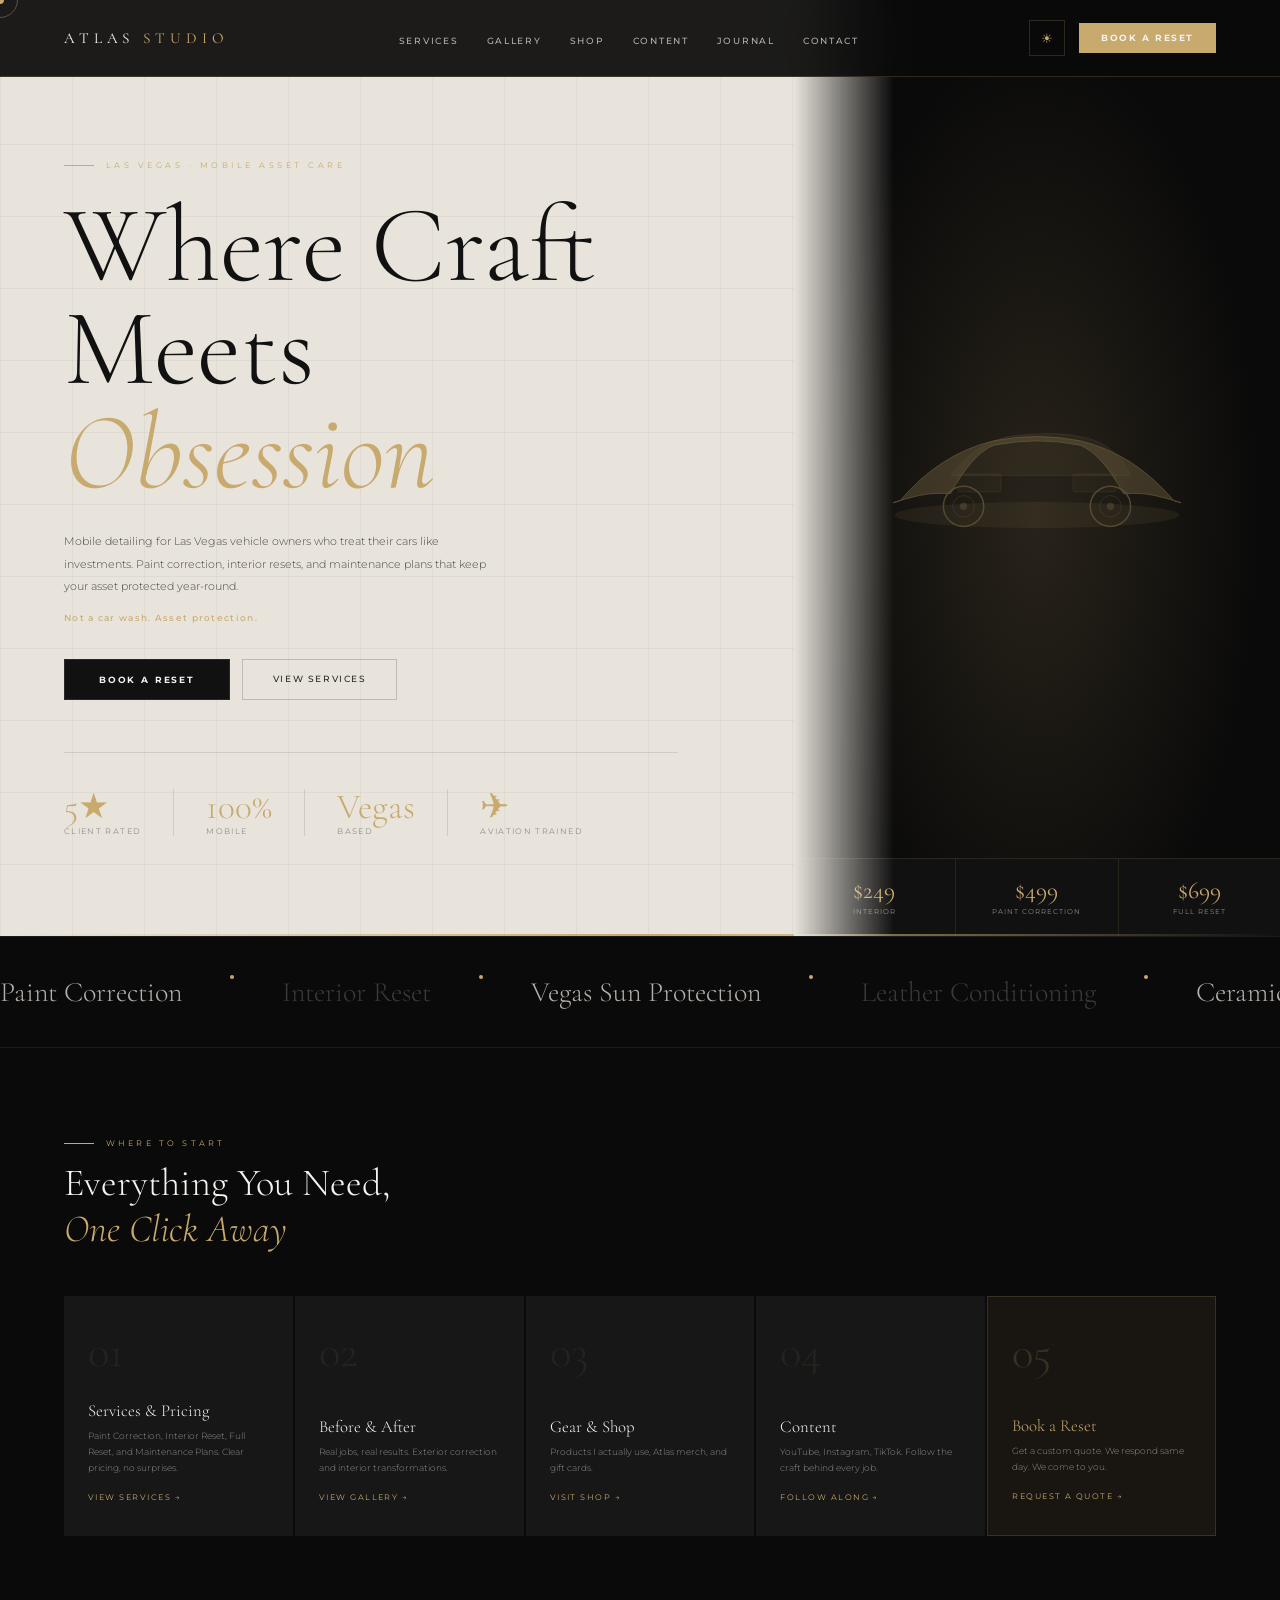
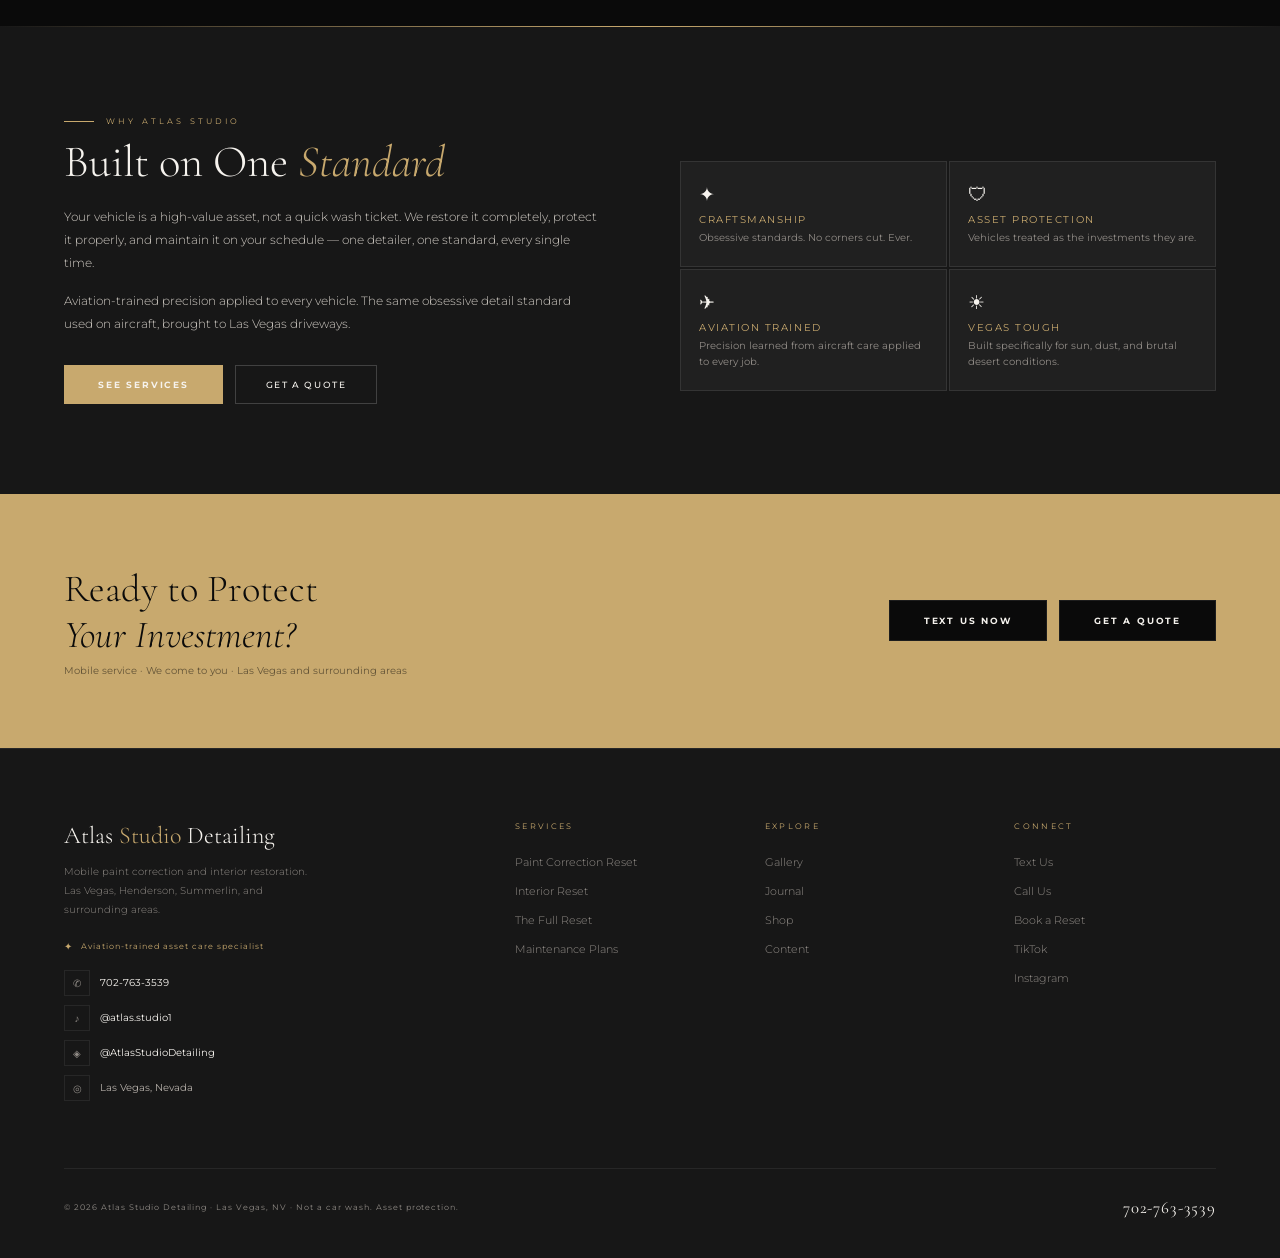
==== commit 5dc535c1: "Add files via upload" ====
--- a/index.html
+++ b/index.html
@@ -1,5 +1,4 @@
 <!DOCTYPE html>
-
 <html lang="en" data-theme="dark">
 <head>
 <meta charset="UTF-8">
@@ -15,143 +14,143 @@
 
 /* ── THEME VARIABLES ── */
 :root {
-–black:     #0a0a0a;
-–dark:      #111111;
-–charcoal:  #171717;
-–surface:   #1c1c1c;
-–white:     #f6f3ee;
-–gold:      #c8a96e;
-–gold-lt:   #dfc18e;
-–gold-dim:  rgba(200,169,110,.12);
-–gold-glow: rgba(200,169,110,.25);
-–muted:     #908b86;
-–mid:       #b5afa9;
-–copy:      #d0cbc4;
-–border:    rgba(255,255,255,.07);
-–border-gold: rgba(200,169,110,.2);
-–glass-bg:  rgba(255,255,255,.04);
-–glass-border: rgba(255,255,255,.09);
-–shadow:    0 24px 60px rgba(0,0,0,.45);
-/* Light mode overrides applied via [data-theme=“light”] */
-}
-
-[data-theme=“light”] {
-–black:     #f0ece4;
-–dark:      #e8e4dc;
-–charcoal:  #dedad2;
-–surface:   #f5f2ec;
-–white:     #1a1814;
-–muted:     #6b6560;
-–mid:       #5a5550;
-–copy:      #3a3630;
-–border:    rgba(0,0,0,.08);
-–border-gold: rgba(160,120,60,.25);
-–glass-bg:  rgba(0,0,0,.03);
-–glass-border: rgba(0,0,0,.1);
-–shadow:    0 24px 60px rgba(0,0,0,.12);
+  --black:     #0a0a0a;
+  --dark:      #111111;
+  --charcoal:  #171717;
+  --surface:   #1c1c1c;
+  --white:     #f6f3ee;
+  --gold:      #c8a96e;
+  --gold-lt:   #dfc18e;
+  --gold-dim:  rgba(200,169,110,.12);
+  --gold-glow: rgba(200,169,110,.25);
+  --muted:     #908b86;
+  --mid:       #b5afa9;
+  --copy:      #d0cbc4;
+  --border:    rgba(255,255,255,.07);
+  --border-gold: rgba(200,169,110,.2);
+  --glass-bg:  rgba(255,255,255,.04);
+  --glass-border: rgba(255,255,255,.09);
+  --shadow:    0 24px 60px rgba(0,0,0,.45);
+  /* Light mode overrides applied via [data-theme="light"] */
+}
+
+[data-theme="light"] {
+  --black:     #f0ece4;
+  --dark:      #e8e4dc;
+  --charcoal:  #dedad2;
+  --surface:   #f5f2ec;
+  --white:     #1a1814;
+  --muted:     #6b6560;
+  --mid:       #5a5550;
+  --copy:      #3a3630;
+  --border:    rgba(0,0,0,.08);
+  --border-gold: rgba(160,120,60,.25);
+  --glass-bg:  rgba(0,0,0,.03);
+  --glass-border: rgba(0,0,0,.1);
+  --shadow:    0 24px 60px rgba(0,0,0,.12);
 }
 
 /* ── RESET & BASE ── */
 *,*::before,*::after{margin:0;padding:0;box-sizing:border-box}
 html{scroll-behavior:smooth;font-size:16px}
 body{
-background:var(–black);
-color:var(–white);
-font-family:‘Montserrat’,sans-serif;
-overflow-x:hidden;
--webkit-font-smoothing:antialiased;
-transition:background .35s,color .35s;
+  background:var(--black);
+  color:var(--white);
+  font-family:'Montserrat',sans-serif;
+  overflow-x:hidden;
+  -webkit-font-smoothing:antialiased;
+  transition:background .35s,color .35s;
 }
 
 /* ── ZERO BLUE LINKS ── */
 a,a:link,a:visited,a:hover,a:active,a:focus{
-color:inherit!important;
-text-decoration:none!important;
--webkit-tap-highlight-color:transparent;
+  color:inherit!important;
+  text-decoration:none!important;
+  -webkit-tap-highlight-color:transparent;
 }
 
 /* ── CUSTOM CURSOR ── */
 .cursor{
-position:fixed;width:8px;height:8px;
-background:var(–gold);border-radius:50%;
-pointer-events:none;z-index:9999;
-transform:translate(-50%,-50%);
-transition:transform .15s cubic-bezier(.16,1,.3,1),
-background .2s,width .2s,height .2s;
-mix-blend-mode:normal;
+  position:fixed;width:8px;height:8px;
+  background:var(--gold);border-radius:50%;
+  pointer-events:none;z-index:9999;
+  transform:translate(-50%,-50%);
+  transition:transform .15s cubic-bezier(.16,1,.3,1),
+             background .2s,width .2s,height .2s;
+  mix-blend-mode:normal;
 }
 .cursor-ring{
-position:fixed;width:36px;height:36px;
-border:1.5px solid var(–gold);border-radius:50%;
-pointer-events:none;z-index:9998;
-transform:translate(-50%,-50%);
-transition:left .1s,top .1s,
-width .3s cubic-bezier(.16,1,.3,1),
-height .3s cubic-bezier(.16,1,.3,1),
-opacity .3s,border-color .2s;
-opacity:.4;
-}
-.cursor.active{transform:translate(-50%,-50%) scale(0);background:var(–gold-lt)}
+  position:fixed;width:36px;height:36px;
+  border:1.5px solid var(--gold);border-radius:50%;
+  pointer-events:none;z-index:9998;
+  transform:translate(-50%,-50%);
+  transition:left .1s,top .1s,
+             width .3s cubic-bezier(.16,1,.3,1),
+             height .3s cubic-bezier(.16,1,.3,1),
+             opacity .3s,border-color .2s;
+  opacity:.4;
+}
+.cursor.active{transform:translate(-50%,-50%) scale(0);background:var(--gold-lt)}
 .cursor-ring.active{width:56px;height:56px;opacity:.65}
 
 /* ── NAVIGATION ── */
 nav{
-position:fixed;top:0;left:0;right:0;z-index:600;
-padding:20px 5vw;
-display:flex;align-items:center;justify-content:space-between;
-background:rgba(10,10,10,.92);
-backdrop-filter:blur(20px) saturate(180%);
--webkit-backdrop-filter:blur(20px) saturate(180%);
-border-bottom:1px solid var(–border-gold);
-transition:padding .3s,background .3s;
-}
-[data-theme=“light”] nav{background:rgba(240,236,228,.92)}
+  position:fixed;top:0;left:0;right:0;z-index:600;
+  padding:20px 5vw;
+  display:flex;align-items:center;justify-content:space-between;
+  background:rgba(10,10,10,.92);
+  backdrop-filter:blur(20px) saturate(180%);
+  -webkit-backdrop-filter:blur(20px) saturate(180%);
+  border-bottom:1px solid var(--border-gold);
+  transition:padding .3s,background .3s;
+}
+[data-theme="light"] nav{background:rgba(240,236,228,.92)}
 nav.scrolled{padding:13px 5vw}
 .nav-logo{
-font-family:‘Cormorant Garamond’,serif;
-font-size:.95rem;font-weight:400;
-letter-spacing:.32em;text-transform:uppercase;
-color:var(–white)!important;
-}
-.nav-logo span{color:var(–gold)!important}
+  font-family:'Cormorant Garamond',serif;
+  font-size:.95rem;font-weight:400;
+  letter-spacing:.32em;text-transform:uppercase;
+  color:var(--white)!important;
+}
+.nav-logo span{color:var(--gold)!important}
 .nav-links{display:flex;gap:28px;list-style:none}
 .nav-links a{
-color:var(–mid)!important;
-font-size:.54rem;letter-spacing:.2em;
-text-transform:uppercase;font-weight:500;
-transition:color .25s;
-padding-bottom:3px;
-border-bottom:1px solid transparent;
+  color:var(--mid)!important;
+  font-size:.54rem;letter-spacing:.2em;
+  text-transform:uppercase;font-weight:500;
+  transition:color .25s;
+  padding-bottom:3px;
+  border-bottom:1px solid transparent;
 }
 .nav-links a:hover,.nav-links a.active{
-color:var(–gold)!important;
-border-bottom-color:var(–gold);
+  color:var(--gold)!important;
+  border-bottom-color:var(--gold);
 }
 .nav-right{display:flex;align-items:center;gap:14px}
 
 /* Theme toggle */
 .theme-toggle{
-width:36px;height:36px;
-border:1px solid var(–border-gold);
-background:transparent;
-color:var(–gold)!important;
-font-size:.8rem;
-display:flex;align-items:center;justify-content:center;
-cursor:pointer;transition:background .25s,transform .25s;
-flex-shrink:0;
-}
-.theme-toggle:hover{background:var(–gold-dim);transform:rotate(20deg)}
+  width:36px;height:36px;
+  border:1px solid var(--border-gold);
+  background:transparent;
+  color:var(--gold)!important;
+  font-size:.8rem;
+  display:flex;align-items:center;justify-content:center;
+  cursor:pointer;transition:background .25s,transform .25s;
+  flex-shrink:0;
+}
+.theme-toggle:hover{background:var(--gold-dim);transform:rotate(20deg)}
 
 /* Mobile menu toggle */
 .nav-hamburger{
-display:none;
-flex-direction:column;gap:5px;
-cursor:pointer;padding:6px;
+  display:none;
+  flex-direction:column;gap:5px;
+  cursor:pointer;padding:6px;
 }
 .nav-hamburger span{
-display:block;width:22px;height:1.5px;
-background:var(–gold);
-transition:transform .3s,opacity .3s;
+  display:block;width:22px;height:1.5px;
+  background:var(--gold);
+  transition:transform .3s,opacity .3s;
 }
 .nav-hamburger.open span:nth-child(1){transform:translateY(6.5px) rotate(45deg)}
 .nav-hamburger.open span:nth-child(2){opacity:0}
@@ -159,23 +158,23 @@
 
 /* Mobile menu */
 .mobile-menu{
-position:fixed;top:0;left:0;right:0;bottom:0;
-background:rgba(10,10,10,.98);
-z-index:590;
-display:flex;flex-direction:column;align-items:center;justify-content:center;
-gap:6px;
-opacity:0;pointer-events:none;
-transition:opacity .3s;
+  position:fixed;top:0;left:0;right:0;bottom:0;
+  background:rgba(10,10,10,.98);
+  z-index:590;
+  display:flex;flex-direction:column;align-items:center;justify-content:center;
+  gap:6px;
+  opacity:0;pointer-events:none;
+  transition:opacity .3s;
 }
 .mobile-menu.open{opacity:1;pointer-events:all}
 .mobile-menu a{
-font-family:‘Cormorant Garamond’,serif;
-font-size:clamp(2rem,7vw,3rem);
-font-weight:300;color:var(–white)!important;
-letter-spacing:.1em;
-padding:10px 0;
-opacity:0;transform:translateY(20px);
-transition:opacity .35s,transform .35s,color .25s;
+  font-family:'Cormorant Garamond',serif;
+  font-size:clamp(2rem,7vw,3rem);
+  font-weight:300;color:var(--white)!important;
+  letter-spacing:.1em;
+  padding:10px 0;
+  opacity:0;transform:translateY(20px);
+  transition:opacity .35s,transform .35s,color .25s;
 }
 .mobile-menu.open a{opacity:1;transform:translateY(0)}
 .mobile-menu.open a:nth-child(1){transition-delay:.05s}
@@ -185,159 +184,159 @@
 .mobile-menu.open a:nth-child(5){transition-delay:.25s}
 .mobile-menu.open a:nth-child(6){transition-delay:.3s}
 .mobile-menu.open a:nth-child(7){transition-delay:.35s}
-.mobile-menu a:hover{color:var(–gold)!important}
+.mobile-menu a:hover{color:var(--gold)!important}
 
 .nav-cta{
-font-size:.54rem;letter-spacing:.18em;
-text-transform:uppercase;font-weight:700;
-color:var(–black)!important;
-background:var(–gold);padding:10px 22px;
-transition:background .25s,transform .2s;
-white-space:nowrap;
-}
-.nav-cta:hover{background:var(–gold-lt);transform:translateY(-1px)}
+  font-size:.54rem;letter-spacing:.18em;
+  text-transform:uppercase;font-weight:700;
+  color:var(--black)!important;
+  background:var(--gold);padding:10px 22px;
+  transition:background .25s,transform .2s;
+  white-space:nowrap;
+}
+.nav-cta:hover{background:var(--gold-lt);transform:translateY(-1px)}
 
 /* ── INNER PAGE HERO ── */
 .page-hero{
-padding:158px 5vw 88px;
-background:var(–charcoal);
-position:relative;overflow:hidden;
+  padding:158px 5vw 88px;
+  background:var(--charcoal);
+  position:relative;overflow:hidden;
 }
 .page-hero::after{
-content:’’;position:absolute;
-bottom:0;left:0;right:0;height:1px;
-background:linear-gradient(to right,transparent,var(–gold),transparent);
+  content:'';position:absolute;
+  bottom:0;left:0;right:0;height:1px;
+  background:linear-gradient(to right,transparent,var(--gold),transparent);
 }
 .ph-eyebrow{
-font-size:.52rem;letter-spacing:.4em;
-text-transform:uppercase;color:var(–gold);
-margin-bottom:14px;
-display:flex;align-items:center;gap:12px;
-}
-.ph-eyebrow::before{content:’’;display:block;width:30px;height:1px;background:var(–gold)}
+  font-size:.52rem;letter-spacing:.4em;
+  text-transform:uppercase;color:var(--gold);
+  margin-bottom:14px;
+  display:flex;align-items:center;gap:12px;
+}
+.ph-eyebrow::before{content:'';display:block;width:30px;height:1px;background:var(--gold)}
 .ph-title{
-font-family:‘Cormorant Garamond’,serif;
-font-size:clamp(2.8rem,6vw,5rem);
-font-weight:300;line-height:1;color:var(–white);
-}
-.ph-title em{font-style:italic;color:var(–gold)}
+  font-family:'Cormorant Garamond',serif;
+  font-size:clamp(2.8rem,6vw,5rem);
+  font-weight:300;line-height:1;color:var(--white);
+}
+.ph-title em{font-style:italic;color:var(--gold)}
 .ph-sub{
-font-size:.72rem;color:var(–mid);
-line-height:1.95;max-width:500px;
-margin-top:16px;font-weight:300;
+  font-size:.72rem;color:var(--mid);
+  line-height:1.95;max-width:500px;
+  margin-top:16px;font-weight:300;
 }
 .ph-letter{
-position:absolute;right:5vw;top:50%;
-transform:translateY(-50%);
-font-family:‘Cormorant Garamond’,serif;
-font-size:20rem;font-weight:300;
-color:rgba(200,169,110,.04);
-line-height:1;pointer-events:none;user-select:none;
+  position:absolute;right:5vw;top:50%;
+  transform:translateY(-50%);
+  font-family:'Cormorant Garamond',serif;
+  font-size:20rem;font-weight:300;
+  color:rgba(200,169,110,.04);
+  line-height:1;pointer-events:none;user-select:none;
 }
 
 /* ── SECTION SYSTEM ── */
 .label{
-font-size:.52rem;letter-spacing:.38em;
-text-transform:uppercase;color:var(–gold);
-margin-bottom:12px;
-display:flex;align-items:center;gap:12px;
-}
-.label::before{content:’’;display:block;width:30px;height:1px;background:var(–gold)}
+  font-size:.52rem;letter-spacing:.38em;
+  text-transform:uppercase;color:var(--gold);
+  margin-bottom:12px;
+  display:flex;align-items:center;gap:12px;
+}
+.label::before{content:'';display:block;width:30px;height:1px;background:var(--gold)}
 .title{
-font-family:‘Cormorant Garamond’,serif;
-font-size:clamp(2rem,3.5vw,3rem);
-font-weight:300;line-height:1.1;color:var(–white);
-}
-.title em{font-style:italic;color:var(–gold)}
-.copy{font-size:.73rem;line-height:2;color:var(–copy);font-weight:300}
+  font-family:'Cormorant Garamond',serif;
+  font-size:clamp(2rem,3.5vw,3rem);
+  font-weight:300;line-height:1.1;color:var(--white);
+}
+.title em{font-style:italic;color:var(--gold)}
+.copy{font-size:.73rem;line-height:2;color:var(--copy);font-weight:300}
 
 /* ── GLASS MORPHISM ── */
 .glass{
-background:var(–glass-bg);
-backdrop-filter:blur(24px) saturate(160%);
--webkit-backdrop-filter:blur(24px) saturate(160%);
-border:1px solid var(–glass-border);
+  background:var(--glass-bg);
+  backdrop-filter:blur(24px) saturate(160%);
+  -webkit-backdrop-filter:blur(24px) saturate(160%);
+  border:1px solid var(--glass-border);
 }
 .glass-gold{
-background:rgba(200,169,110,.06);
-backdrop-filter:blur(24px);
--webkit-backdrop-filter:blur(24px);
-border:1px solid rgba(200,169,110,.18);
+  background:rgba(200,169,110,.06);
+  backdrop-filter:blur(24px);
+  -webkit-backdrop-filter:blur(24px);
+  border:1px solid rgba(200,169,110,.18);
 }
 
 /* ── BUTTONS ── */
 .btn-gold{
-background:var(–gold);color:var(–black)!important;
-padding:14px 34px;font-size:.57rem;
-letter-spacing:.2em;text-transform:uppercase;font-weight:700;
-transition:background .25s,transform .2s,box-shadow .25s;
-display:inline-block;position:relative;overflow:hidden;
+  background:var(--gold);color:var(--black)!important;
+  padding:14px 34px;font-size:.57rem;
+  letter-spacing:.2em;text-transform:uppercase;font-weight:700;
+  transition:background .25s,transform .2s,box-shadow .25s;
+  display:inline-block;position:relative;overflow:hidden;
 }
 .btn-gold::before{
-content:’’;position:absolute;inset:0;
-background:rgba(255,255,255,.12);
-transform:translateX(-100%);transition:transform .35s;
-}
-.btn-gold:hover{background:var(–gold-lt);transform:translateY(-2px);box-shadow:0 12px 32px rgba(200,169,110,.3);color:var(–black)!important}
+  content:'';position:absolute;inset:0;
+  background:rgba(255,255,255,.12);
+  transform:translateX(-100%);transition:transform .35s;
+}
+.btn-gold:hover{background:var(--gold-lt);transform:translateY(-2px);box-shadow:0 12px 32px rgba(200,169,110,.3);color:var(--black)!important}
 .btn-gold:hover::before{transform:translateX(0)}
 
 .btn-dark{
-background:var(–dark);color:var(–white)!important;
-padding:14px 34px;font-size:.57rem;
-letter-spacing:.2em;text-transform:uppercase;font-weight:700;
-border:1px solid rgba(255,255,255,.1);
-transition:all .25s;display:inline-block;
-}
-.btn-dark:hover{background:var(–surface);border-color:var(–gold);transform:translateY(-2px);color:var(–white)!important}
+  background:var(--dark);color:var(--white)!important;
+  padding:14px 34px;font-size:.57rem;
+  letter-spacing:.2em;text-transform:uppercase;font-weight:700;
+  border:1px solid rgba(255,255,255,.1);
+  transition:all .25s;display:inline-block;
+}
+.btn-dark:hover{background:var(--surface);border-color:var(--gold);transform:translateY(-2px);color:var(--white)!important}
 
 .btn-outline{
-color:var(–white)!important;padding:13px 30px;
-font-size:.55rem;letter-spacing:.18em;
-text-transform:uppercase;font-weight:500;
-border:1px solid rgba(255,255,255,.18);
-transition:all .25s;display:inline-block;
-}
-.btn-outline:hover{border-color:var(–gold);color:var(–gold)!important;transform:translateY(-1px)}
+  color:var(--white)!important;padding:13px 30px;
+  font-size:.55rem;letter-spacing:.18em;
+  text-transform:uppercase;font-weight:500;
+  border:1px solid rgba(255,255,255,.18);
+  transition:all .25s;display:inline-block;
+}
+.btn-outline:hover{border-color:var(--gold);color:var(--gold)!important;transform:translateY(-1px)}
 
 .btn-ghost{
-color:var(–gold)!important;padding:9px 18px;
-font-size:.51rem;letter-spacing:.16em;
-text-transform:uppercase;
-border:1px solid rgba(200,169,110,.35);
-transition:all .25s;display:inline-block;
-}
-.btn-ghost:hover{background:var(–gold);color:var(–black)!important;transform:translateY(-1px)}
+  color:var(--gold)!important;padding:9px 18px;
+  font-size:.51rem;letter-spacing:.16em;
+  text-transform:uppercase;
+  border:1px solid rgba(200,169,110,.35);
+  transition:all .25s;display:inline-block;
+}
+.btn-ghost:hover{background:var(--gold);color:var(--black)!important;transform:translateY(-1px)}
 
 .btn-black{
-background:var(–black);color:var(–white)!important;
-padding:14px 34px;font-size:.57rem;
-letter-spacing:.2em;text-transform:uppercase;font-weight:700;
-border:1px solid rgba(255,255,255,.08);
-transition:all .25s;display:inline-block;
-}
-.btn-black:hover{background:#181818;border-color:var(–gold-dim);transform:translateY(-1px);color:var(–white)!important}
+  background:var(--black);color:var(--white)!important;
+  padding:14px 34px;font-size:.57rem;
+  letter-spacing:.2em;text-transform:uppercase;font-weight:700;
+  border:1px solid rgba(255,255,255,.08);
+  transition:all .25s;display:inline-block;
+}
+.btn-black:hover{background:#181818;border-color:var(--gold-dim);transform:translateY(-1px);color:var(--white)!important}
 
 /* ── MARQUEE ── */
 .marquee-wrap{
-overflow:hidden;padding:38px 0;
-border-top:1px solid var(–border);
-border-bottom:1px solid var(–border);
-background:var(–black);
+  overflow:hidden;padding:38px 0;
+  border-top:1px solid var(--border);
+  border-bottom:1px solid var(--border);
+  background:var(--black);
 }
 .marquee-track{
-display:flex;gap:48px;
-animation:marquee 30s linear infinite;
-white-space:nowrap;
+  display:flex;gap:48px;
+  animation:marquee 30s linear infinite;
+  white-space:nowrap;
 }
 .m-item{
-font-family:‘Cormorant Garamond’,serif;
-font-size:1.75rem;font-weight:300;
-color:#3a3a3a;
-display:flex;align-items:center;gap:24px;flex-shrink:0;
-transition:color .3s;
-}
-.m-item.bright{color:var(–mid)}
-.m-dot{width:4px;height:4px;background:var(–gold);border-radius:50%;flex-shrink:0}
+  font-family:'Cormorant Garamond',serif;
+  font-size:1.75rem;font-weight:300;
+  color:#3a3a3a;
+  display:flex;align-items:center;gap:24px;flex-shrink:0;
+  transition:color .3s;
+}
+.m-item.bright{color:var(--mid)}
+.m-dot{width:4px;height:4px;background:var(--gold);border-radius:50%;flex-shrink:0}
 @keyframes marquee{0%{transform:translateX(0)}100%{transform:translateX(-50%)}}
 
 /* ── SCROLL REVEAL ── */
@@ -349,47 +348,47 @@
 .js-ready .reveal.delay-3{transition-delay:.3s}
 
 /* ── FOOTER ── */
-footer{background:var(–charcoal);border-top:1px solid var(–border);padding:72px 5vw 40px}
+footer{background:var(--charcoal);border-top:1px solid var(--border);padding:72px 5vw 40px}
 .footer-grid{display:grid;grid-template-columns:2fr 1fr 1fr 1fr;gap:48px;margin-bottom:58px}
 .footer-brand{
-font-family:‘Cormorant Garamond’,serif;
-font-size:1.5rem;font-weight:300;color:var(–white);margin-bottom:12px;
-}
-.footer-brand span{color:var(–gold)!important}
-.footer-tag{font-size:.63rem;color:var(–muted);line-height:1.9;max-width:250px;margin-bottom:22px;font-weight:300}
+  font-family:'Cormorant Garamond',serif;
+  font-size:1.5rem;font-weight:300;color:var(--white);margin-bottom:12px;
+}
+.footer-brand span{color:var(--gold)!important}
+.footer-tag{font-size:.63rem;color:var(--muted);line-height:1.9;max-width:250px;margin-bottom:22px;font-weight:300}
 .footer-credential{
-font-size:.52rem;letter-spacing:.12em;
-color:var(–gold);margin-bottom:18px;
-display:flex;align-items:center;gap:8px;
-}
-.footer-credential::before{content:‘✦’;font-size:.6rem}
+  font-size:.52rem;letter-spacing:.12em;
+  color:var(--gold);margin-bottom:18px;
+  display:flex;align-items:center;gap:8px;
+}
+.footer-credential::before{content:'✦';font-size:.6rem}
 .footer-row{
-display:flex;align-items:center;gap:10px;
-font-size:.63rem;color:var(–mid)!important;
-margin-bottom:9px;transition:color .25s;
-}
-.footer-row:hover{color:var(–gold)!important}
+  display:flex;align-items:center;gap:10px;
+  font-size:.63rem;color:var(--mid)!important;
+  margin-bottom:9px;transition:color .25s;
+}
+.footer-row:hover{color:var(--gold)!important}
 .f-ico{
-width:26px;height:26px;
-border:1px solid var(–border);
-display:flex;align-items:center;justify-content:center;
-font-size:.62rem;flex-shrink:0;color:var(–muted);
+  width:26px;height:26px;
+  border:1px solid var(--border);
+  display:flex;align-items:center;justify-content:center;
+  font-size:.62rem;flex-shrink:0;color:var(--muted);
 }
 .footer-head{
-font-size:.51rem;letter-spacing:.28em;
-text-transform:uppercase;color:var(–gold);margin-bottom:20px;
+  font-size:.51rem;letter-spacing:.28em;
+  text-transform:uppercase;color:var(--gold);margin-bottom:20px;
 }
 .footer-list{list-style:none;display:flex;flex-direction:column;gap:10px}
-.footer-list a{font-size:.67rem;color:var(–muted)!important;transition:color .25s;font-weight:300}
-.footer-list a:hover{color:var(–white)!important}
+.footer-list a{font-size:.67rem;color:var(--muted)!important;transition:color .25s;font-weight:300}
+.footer-list a:hover{color:var(--white)!important}
 .footer-bottom{
-display:flex;justify-content:space-between;align-items:center;
-padding-top:28px;border-top:1px solid var(–border);
-}
-.footer-copy{font-size:.51rem;color:var(–muted);letter-spacing:.12em}
+  display:flex;justify-content:space-between;align-items:center;
+  padding-top:28px;border-top:1px solid var(--border);
+}
+.footer-copy{font-size:.51rem;color:var(--muted);letter-spacing:.12em}
 .footer-tel{
-font-family:‘Cormorant Garamond’,serif;
-font-size:1.05rem;color:var(–gold)!important;letter-spacing:.05em;
+  font-family:'Cormorant Garamond',serif;
+  font-size:1.05rem;color:var(--gold)!important;letter-spacing:.05em;
 }
 
 /* ── SHARED ANIMATIONS ── */
@@ -399,37 +398,38 @@
 
 /* ── RESPONSIVE ── */
 @media(max-width:860px){
-body{cursor:auto}
-.cursor,.cursor-ring{display:none}
-.nav-links{display:none}
-.nav-hamburger{display:flex}
-nav{padding:16px 5vw}
-.footer-grid{grid-template-columns:1fr 1fr;gap:32px}
-.ph-letter{display:none}
-.page-hero{padding:128px 5vw 60px}
+  body{cursor:auto}
+  .cursor,.cursor-ring{display:none}
+  .nav-links{display:none}
+  .nav-hamburger{display:flex}
+  nav{padding:16px 5vw}
+  .footer-grid{grid-template-columns:1fr 1fr;gap:32px}
+  .ph-letter{display:none}
+  .page-hero{padding:128px 5vw 60px}
 }
 @media(max-width:520px){.footer-grid{grid-template-columns:1fr}}
+
 
 /* ── HERO ── */
 #hero{min-height:100vh;background:#e8e4dc;position:relative;display:flex;align-items:center;overflow:hidden}
-[data-theme=“light”] #hero{background:#e8e4dc}
-[data-theme=“dark”] #hero{background:#e8e4dc}
+[data-theme="light"] #hero{background:#e8e4dc}
+[data-theme="dark"] #hero{background:#e8e4dc}
 .hero-lines{position:absolute;inset:0;background-image:linear-gradient(to right,rgba(0,0,0,.04) 1px,transparent 1px),linear-gradient(to bottom,rgba(0,0,0,.04) 1px,transparent 1px);background-size:72px 72px;pointer-events:none}
 .hero-left{position:relative;z-index:2;padding:160px 5vw 100px;max-width:58%}
-.h-eye{font-size:.52rem;letter-spacing:.42em;text-transform:uppercase;color:var(–gold);margin-bottom:24px;display:flex;align-items:center;gap:12px;opacity:0;animation:fadeUp .9s .1s forwards}
-.h-eye::before{content:’’;display:block;width:30px;height:1px;background:var(–gold)}
-.h-title{font-family:‘Cormorant Garamond’,serif;font-size:clamp(3.5rem,8.5vw,7rem);font-weight:300;line-height:.95;color:#111;margin-bottom:26px;opacity:0;animation:fadeUp .9s .25s forwards}
-.h-title em{font-style:italic;color:var(–gold)}
+.h-eye{font-size:.52rem;letter-spacing:.42em;text-transform:uppercase;color:var(--gold);margin-bottom:24px;display:flex;align-items:center;gap:12px;opacity:0;animation:fadeUp .9s .1s forwards}
+.h-eye::before{content:'';display:block;width:30px;height:1px;background:var(--gold)}
+.h-title{font-family:'Cormorant Garamond',serif;font-size:clamp(3.5rem,8.5vw,7rem);font-weight:300;line-height:.95;color:#111;margin-bottom:26px;opacity:0;animation:fadeUp .9s .25s forwards}
+.h-title em{font-style:italic;color:var(--gold)}
 .h-sub{font-size:.71rem;line-height:2;color:#4a4a4a;font-weight:300;max-width:440px;margin-bottom:14px;opacity:0;animation:fadeUp .9s .4s forwards}
-.h-positioning{font-size:.58rem;letter-spacing:.14em;color:var(–gold);font-weight:500;margin-bottom:36px;opacity:0;animation:fadeUp .9s .48s forwards}
+.h-positioning{font-size:.58rem;letter-spacing:.14em;color:var(--gold);font-weight:500;margin-bottom:36px;opacity:0;animation:fadeUp .9s .48s forwards}
 .h-btns{display:flex;gap:12px;flex-wrap:wrap;opacity:0;animation:fadeUp .9s .56s forwards}
 .h-stats{display:flex;gap:0;margin-top:52px;padding-top:36px;border-top:1px solid rgba(0,0,0,.1);opacity:0;animation:fadeIn .9s .8s forwards}
 .h-stat{padding-right:32px;margin-right:32px;border-right:1px solid rgba(0,0,0,.1)}
 .h-stat:last-child{border-right:none;margin-right:0;padding-right:0}
-.h-stat-n{font-family:‘Cormorant Garamond’,serif;font-size:2.2rem;font-weight:300;color:var(–gold);display:block;line-height:1}
+.h-stat-n{font-family:'Cormorant Garamond',serif;font-size:2.2rem;font-weight:300;color:var(--gold);display:block;line-height:1}
 .h-stat-l{font-size:.47rem;letter-spacing:.18em;text-transform:uppercase;color:rgba(0,0,0,.38);margin-top:3px;display:block}
 .hero-right{position:absolute;right:0;top:0;bottom:0;width:38%;background:#0a0a0a;display:flex;flex-direction:column;overflow:hidden}
-.hero-right::before{content:’’;position:absolute;left:0;top:0;bottom:0;width:100px;background:linear-gradient(to right,#e8e4dc,transparent);z-index:2;pointer-events:none}
+.hero-right::before{content:'';position:absolute;left:0;top:0;bottom:0;width:100px;background:linear-gradient(to right,#e8e4dc,transparent);z-index:2;pointer-events:none}
 .hr-glow{position:absolute;inset:0;background:radial-gradient(ellipse at 50% 55%,rgba(200,169,110,.16) 0%,transparent 65%)}
 .hr-car{position:absolute;inset:0;display:flex;align-items:center;justify-content:center;padding:40px}
 .hr-car svg{width:100%;max-width:360px;opacity:.38}
@@ -437,53 +437,53 @@
 .hr-price{flex:1;padding:20px 16px;text-align:center;border-right:1px solid rgba(200,169,110,.12);cursor:pointer;transition:background .25s}
 .hr-price:hover{background:rgba(200,169,110,.08)}
 .hr-price:last-child{border-right:none}
-.hr-p-n{font-family:‘Cormorant Garamond’,serif;font-size:1.5rem;color:var(–gold);display:block;line-height:1}
-.hr-p-l{font-size:.44rem;letter-spacing:.14em;text-transform:uppercase;color:var(–muted);margin-top:4px;display:block}
-.h-accent{position:absolute;bottom:0;left:0;right:0;height:2px;background:linear-gradient(to right,transparent,var(–gold),transparent)}
+.hr-p-n{font-family:'Cormorant Garamond',serif;font-size:1.5rem;color:var(--gold);display:block;line-height:1}
+.hr-p-l{font-size:.44rem;letter-spacing:.14em;text-transform:uppercase;color:var(--muted);margin-top:4px;display:block}
+.h-accent{position:absolute;bottom:0;left:0;right:0;height:2px;background:linear-gradient(to right,transparent,var(--gold),transparent)}
 
 /* ── NAV CARDS ── */
-.nav-cards{padding:90px 5vw;background:var(–black)}
+.nav-cards{padding:90px 5vw;background:var(--black)}
 .nc-head{margin-bottom:44px}
-.nc-hed{font-family:‘Cormorant Garamond’,serif;font-size:clamp(1.9rem,3vw,2.5rem);font-weight:300;color:var(–white)}
-.nc-hed em{font-style:italic;color:var(–gold)}
+.nc-hed{font-family:'Cormorant Garamond',serif;font-size:clamp(1.9rem,3vw,2.5rem);font-weight:300;color:var(--white)}
+.nc-hed em{font-style:italic;color:var(--gold)}
 .nc-grid{display:grid;grid-template-columns:repeat(5,1fr);gap:2px}
-.nc-card{background:var(–charcoal);padding:34px 24px;display:flex;flex-direction:column;justify-content:space-between;min-height:240px;position:relative;overflow:hidden;transition:background .3s,transform .3s}
-.nc-card::after{content:’’;position:absolute;bottom:0;left:0;right:0;height:2px;background:var(–gold);transform:scaleX(0);transform-origin:left;transition:transform .35s}
+.nc-card{background:var(--charcoal);padding:34px 24px;display:flex;flex-direction:column;justify-content:space-between;min-height:240px;position:relative;overflow:hidden;transition:background .3s,transform .3s}
+.nc-card::after{content:'';position:absolute;bottom:0;left:0;right:0;height:2px;background:var(--gold);transform:scaleX(0);transform-origin:left;transition:transform .35s}
 .nc-card:hover{background:#1b1b1b;transform:translateY(-3px)}
 .nc-card:hover::after{transform:scaleX(1)}
-.nc-n{font-family:‘Cormorant Garamond’,serif;font-size:2.8rem;font-weight:300;color:rgba(200,169,110,.09);line-height:1;margin-bottom:auto}
-.nc-name{font-family:‘Cormorant Garamond’,serif;font-size:1.05rem;font-weight:300;color:var(–white);margin-bottom:7px}
-.nc-desc{font-size:.57rem;color:var(–muted);line-height:1.75;margin-bottom:16px;font-weight:300}
-.nc-arrow{font-size:.51rem;letter-spacing:.18em;text-transform:uppercase;color:var(–gold);transition:letter-spacing .3s}
+.nc-n{font-family:'Cormorant Garamond',serif;font-size:2.8rem;font-weight:300;color:rgba(200,169,110,.09);line-height:1;margin-bottom:auto}
+.nc-name{font-family:'Cormorant Garamond',serif;font-size:1.05rem;font-weight:300;color:var(--white);margin-bottom:7px}
+.nc-desc{font-size:.57rem;color:var(--muted);line-height:1.75;margin-bottom:16px;font-weight:300}
+.nc-arrow{font-size:.51rem;letter-spacing:.18em;text-transform:uppercase;color:var(--gold);transition:letter-spacing .3s}
 .nc-card:hover .nc-arrow{letter-spacing:.26em}
 .nc-card.cta-card{background:rgba(200,169,110,.08);border:1px solid rgba(200,169,110,.18)}
 .nc-card.cta-card .nc-n{color:rgba(200,169,110,.18)}
-.nc-card.cta-card .nc-name{color:var(–gold)}
+.nc-card.cta-card .nc-name{color:var(--gold)}
 
 /* ── WHY ATLAS ── */
-.why{padding:90px 5vw;background:var(–charcoal);position:relative}
-.why::before{content:’’;position:absolute;top:0;left:0;right:0;height:1px;background:linear-gradient(to right,transparent,var(–gold),transparent)}
+.why{padding:90px 5vw;background:var(--charcoal);position:relative}
+.why::before{content:'';position:absolute;top:0;left:0;right:0;height:1px;background:linear-gradient(to right,transparent,var(--gold),transparent)}
 .why-inner{display:grid;grid-template-columns:1fr 1fr;gap:80px;align-items:center}
 .why-pillars{display:grid;grid-template-columns:1fr 1fr;gap:2px;margin-top:32px}
-.pillar{background:var(–glass-bg);border:1px solid var(–glass-border);padding:20px 18px;transition:border-color .25s,transform .25s}
-.pillar:hover{border-color:var(–border-gold);transform:translateY(-2px)}
+.pillar{background:var(--glass-bg);border:1px solid var(--glass-border);padding:20px 18px;transition:border-color .25s,transform .25s}
+.pillar:hover{border-color:var(--border-gold);transform:translateY(-2px)}
 .pillar-icon{font-size:1.2rem;margin-bottom:8px}
-.pillar-name{font-size:.6rem;letter-spacing:.16em;text-transform:uppercase;color:var(–gold);margin-bottom:5px}
-.pillar-desc{font-size:.6rem;color:var(–muted);line-height:1.7}
+.pillar-name{font-size:.6rem;letter-spacing:.16em;text-transform:uppercase;color:var(--gold);margin-bottom:5px}
+.pillar-desc{font-size:.6rem;color:var(--muted);line-height:1.7}
 
 /* ── CTA STRIP ── */
-.cta-strip{background:var(–gold);padding:72px 5vw;display:flex;align-items:center;justify-content:space-between;gap:32px;flex-wrap:wrap}
-.cta-strip-hed{font-family:‘Cormorant Garamond’,serif;font-size:clamp(1.8rem,3vw,2.6rem);font-weight:300;color:var(–black)}
+.cta-strip{background:var(--gold);padding:72px 5vw;display:flex;align-items:center;justify-content:space-between;gap:32px;flex-wrap:wrap}
+.cta-strip-hed{font-family:'Cormorant Garamond',serif;font-size:clamp(1.8rem,3vw,2.6rem);font-weight:300;color:var(--black)}
 .cta-strip-hed em{font-style:italic}
 .cta-strip-sub{font-size:.62rem;color:rgba(0,0,0,.5);margin-top:6px}
 .cta-btns{display:flex;gap:12px;flex-wrap:wrap}
 
 @media(max-width:900px){
-.hero-right{display:none}
-.hero-left{max-width:100%;padding:140px 5vw 80px}
-.nc-grid{grid-template-columns:1fr 1fr}
-.why-inner{grid-template-columns:1fr;gap:40px}
-.cta-strip{flex-direction:column;align-items:flex-start}
+  .hero-right{display:none}
+  .hero-left{max-width:100%;padding:140px 5vw 80px}
+  .nc-grid{grid-template-columns:1fr 1fr}
+  .why-inner{grid-template-columns:1fr;gap:40px}
+  .cta-strip{flex-direction:column;align-items:flex-start}
 }
 @media(max-width:500px){.nc-grid{grid-template-columns:1fr}.why-pillars{grid-template-columns:1fr}}
 
@@ -678,67 +678,67 @@
 
 // ── THEME TOGGLE ──
 const html = document.documentElement;
-const savedTheme = localStorage.getItem(‘atlas-theme’) || ‘dark’;
-html.setAttribute(‘data-theme’, savedTheme);
+const savedTheme = localStorage.getItem('atlas-theme') || 'dark';
+html.setAttribute('data-theme', savedTheme);
 
 function toggleTheme() {
-const current = html.getAttribute(‘data-theme’);
-const next = current === ‘dark’ ? ‘light’ : ‘dark’;
-html.setAttribute(‘data-theme’, next);
-localStorage.setItem(‘atlas-theme’, next);
-document.querySelectorAll(’.theme-toggle’).forEach(btn => {
-btn.textContent = next === ‘dark’ ? ‘☀’ : ‘◑’;
+  const current = html.getAttribute('data-theme');
+  const next = current === 'dark' ? 'light' : 'dark';
+  html.setAttribute('data-theme', next);
+  localStorage.setItem('atlas-theme', next);
+  document.querySelectorAll('.theme-toggle').forEach(btn => {
+    btn.textContent = next === 'dark' ? '☀' : '◑';
+  });
+}
+document.addEventListener('DOMContentLoaded', () => {
+  document.querySelectorAll('.theme-toggle').forEach(btn => {
+    btn.textContent = savedTheme === 'dark' ? '☀' : '◑';
+  });
 });
-}
-document.addEventListener(‘DOMContentLoaded’, () => {
-document.querySelectorAll(’.theme-toggle’).forEach(btn => {
-btn.textContent = savedTheme === ‘dark’ ? ‘☀’ : ‘◑’;
-});
-});
 
 // ── CURSOR ──
-const cur = document.getElementById(‘cur’);
-const ring = document.getElementById(‘curRing’);
+const cur = document.getElementById('cur');
+const ring = document.getElementById('curRing');
 if (cur && ring) {
-let mx=0,my=0,rx=0,ry=0;
-document.addEventListener(‘mousemove’, e => {
-mx = e.clientX; my = e.clientY;
-cur.style.left = mx+‘px’; cur.style.top = my+‘px’;
-});
-(function loop() {
-rx += (mx-rx)*.12; ry += (my-ry)*.12;
-ring.style.left = rx+‘px’; ring.style.top = ry+‘px’;
-requestAnimationFrame(loop);
-})();
-document.querySelectorAll(‘a,button,[class*=“card”],[class*=“tile”],[class*=“btn”]’).forEach(el => {
-el.addEventListener(‘mouseenter’, () => { cur.classList.add(‘active’); ring.classList.add(‘active’); });
-el.addEventListener(‘mouseleave’, () => { cur.classList.remove(‘active’); ring.classList.remove(‘active’); });
-});
+  let mx=0,my=0,rx=0,ry=0;
+  document.addEventListener('mousemove', e => {
+    mx = e.clientX; my = e.clientY;
+    cur.style.left = mx+'px'; cur.style.top = my+'px';
+  });
+  (function loop() {
+    rx += (mx-rx)*.12; ry += (my-ry)*.12;
+    ring.style.left = rx+'px'; ring.style.top = ry+'px';
+    requestAnimationFrame(loop);
+  })();
+  document.querySelectorAll('a,button,[class*="card"],[class*="tile"],[class*="btn"]').forEach(el => {
+    el.addEventListener('mouseenter', () => { cur.classList.add('active'); ring.classList.add('active'); });
+    el.addEventListener('mouseleave', () => { cur.classList.remove('active'); ring.classList.remove('active'); });
+  });
 }
 
 // ── NAV SCROLL + MOBILE ──
-const nav = document.getElementById(‘nav’);
+const nav = document.getElementById('nav');
 if (nav) {
-window.addEventListener(‘scroll’, () => nav.classList.toggle(‘scrolled’, scrollY > 60));
+  window.addEventListener('scroll', () => nav.classList.toggle('scrolled', scrollY > 60));
 }
 function toggleMobileMenu() {
-const menu = document.getElementById(‘mobileMenu’);
-const burger = document.getElementById(‘navBurger’);
-if (menu && burger) {
-menu.classList.toggle(‘open’);
-burger.classList.toggle(‘open’);
-document.body.style.overflow = menu.classList.contains(‘open’) ? ‘hidden’ : ‘’;
-}
+  const menu = document.getElementById('mobileMenu');
+  const burger = document.getElementById('navBurger');
+  if (menu && burger) {
+    menu.classList.toggle('open');
+    burger.classList.toggle('open');
+    document.body.style.overflow = menu.classList.contains('open') ? 'hidden' : '';
+  }
 }
 
 // ── SCROLL REVEAL ──
-document.body.classList.add(‘js-ready’);
+document.body.classList.add('js-ready');
 const io = new IntersectionObserver(entries => {
-entries.forEach(e => {
-if (e.isIntersecting) { e.target.classList.add(‘in-view’); io.unobserve(e.target); }
-});
-}, { rootMargin: ‘0px 0px -50px 0px’, threshold: .05 });
-document.querySelectorAll(’.reveal’).forEach(el => io.observe(el));
+  entries.forEach(e => {
+    if (e.isIntersecting) { e.target.classList.add('in-view'); io.unobserve(e.target); }
+  });
+}, { rootMargin: '0px 0px -50px 0px', threshold: .05 });
+document.querySelectorAll('.reveal').forEach(el => io.observe(el));
 
 </script>
 
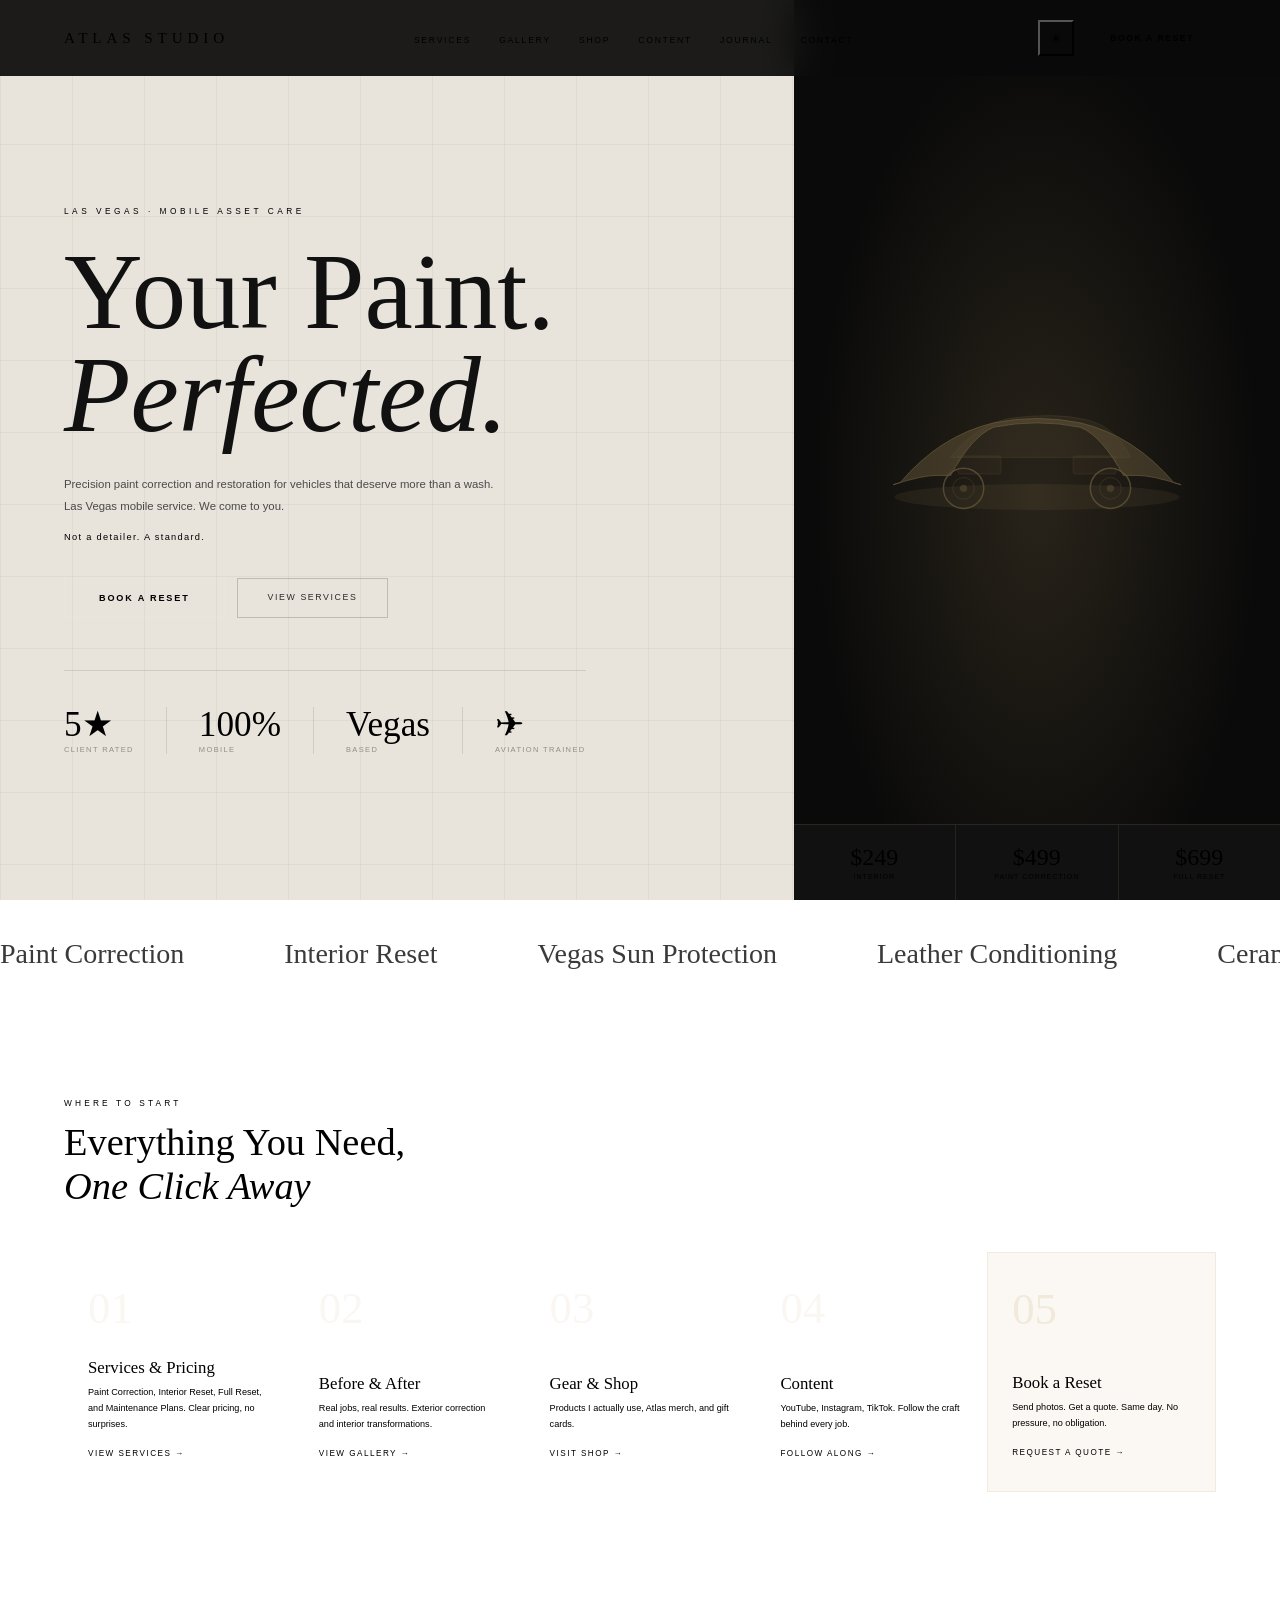
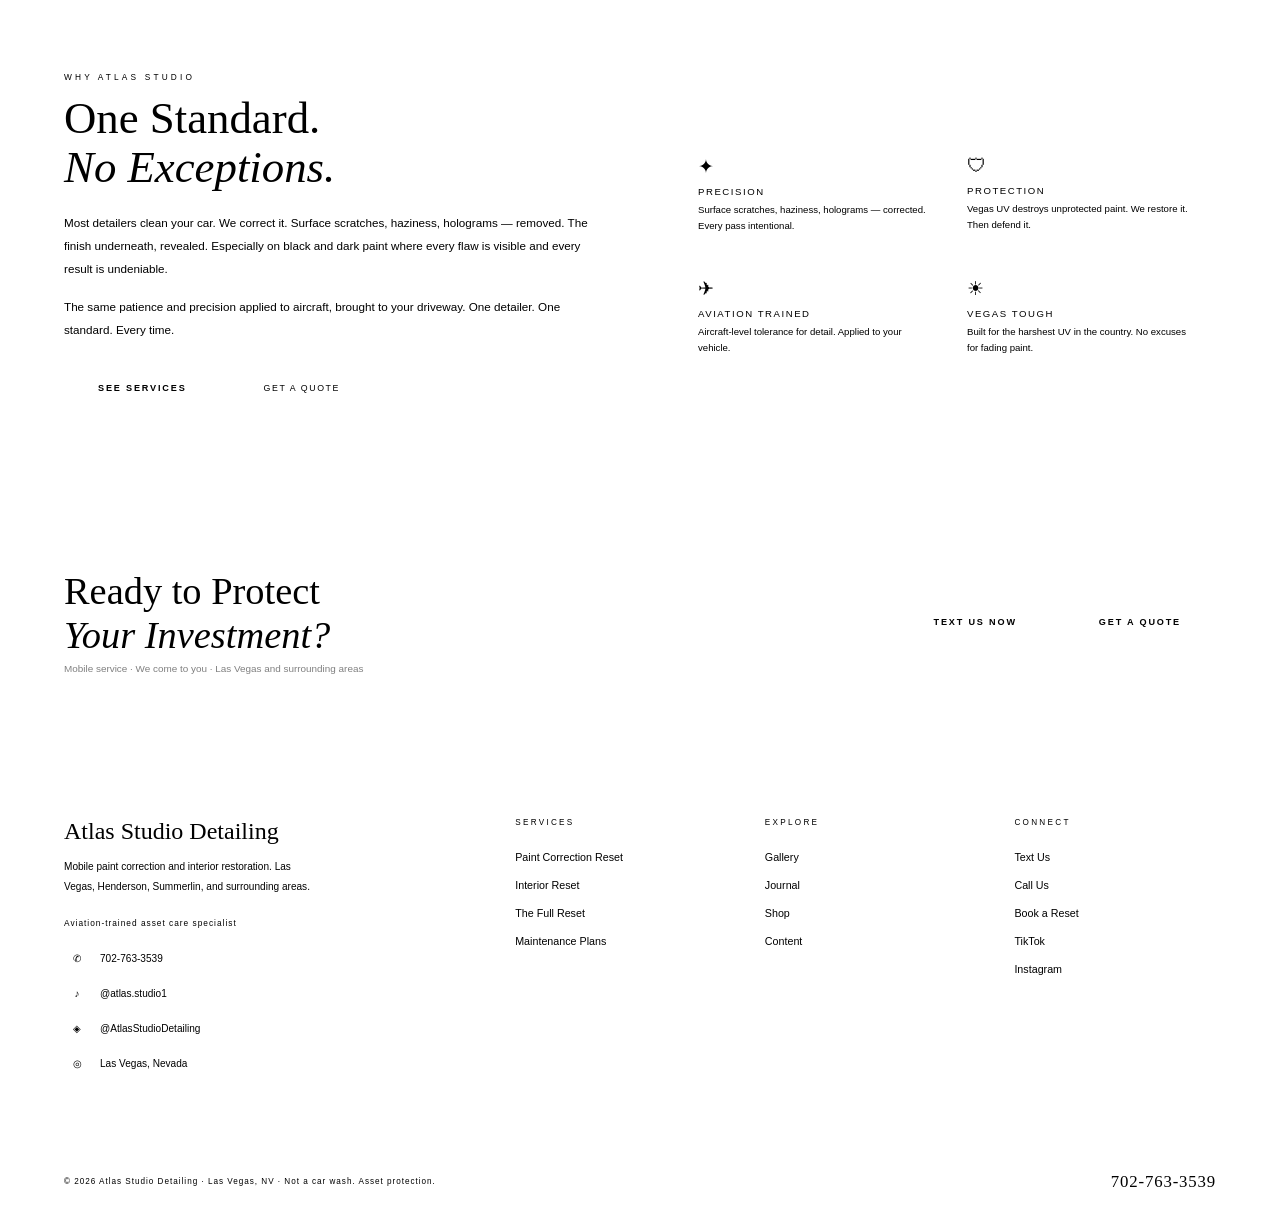
==== commit 953cd24d: "Update index.html" ====
--- a/index.html
+++ b/index.html
@@ -1,10 +1,73 @@
 <!DOCTYPE html>
+
 <html lang="en" data-theme="dark">
 <head>
-<meta charset="UTF-8">
-<meta name="viewport" content="width=device-width, initial-scale=1.0">
-<title>Atlas Studio Detailing | Mobile Asset Care – Las Vegas</title>
-<meta name="description" content="Las Vegas mobile detailing for people who treat their vehicles like assets. Aviation-trained precision. Paint correction, interior resets, and maintenance plans.">
+<meta charset="UTF-8"><meta name="viewport" content="width=device-width,initial-scale=1.0">
+<title>Atlas Studio Detailing | Mobile Car Detailing Las Vegas</title>
+<meta name="description" content="Las Vegas mobile auto detailing. Paint correction, interior reset, and ceramic coating. We come to you in Henderson, Summerlin, and surrounding areas. Aviation-trained asset care.">
+<meta name="keywords" content="mobile detailing Las Vegas, car detailing Las Vegas, mobile auto detailing Las Vegas, car detailing Henderson NV, Summerlin car detailing">
+<meta name="robots" content="index, follow">
+<meta name="author" content="Atlas Studio Detailing">
+<meta name="geo.region" content="US-NV">
+<meta name="geo.placename" content="Las Vegas">
+<!-- Open Graph -->
+<meta property="og:type" content="website">
+<meta property="og:title" content="Atlas Studio Detailing — Mobile Car Detailing Las Vegas">
+<meta property="og:description" content="Premium mobile auto detailing in Las Vegas. Paint correction from $599. Interior reset from $249. Ceramic coating from $999. We come to you.">
+<meta property="og:site_name" content="Atlas Studio Detailing">
+<meta property="og:locale" content="en_US">
+<!-- Twitter Card -->
+<meta name="twitter:card" content="summary_large_image">
+<meta name="twitter:title" content="Atlas Studio Detailing — Mobile Car Detailing Las Vegas">
+<meta name="twitter:description" content="Premium mobile auto detailing in Las Vegas. Paint correction from $599. Interior reset from $249. Ceramic coating from $999. We come to you.">
+<!-- Canonical -->
+<link rel="canonical" href="https://atlasstudiodetailing.com/index.html">
+<script type="application/ld+json">
+{
+  "@context": "https://schema.org",
+  "@type": "LocalBusiness",
+  "name": "Atlas Studio Detailing",
+  "description": "Mobile paint correction, interior reset, and ceramic coating services in Las Vegas, Henderson, and Summerlin. Aviation-trained asset care specialist.",
+  "url": "https://atlasstudiodetailing.com",
+  "telephone": "+17027633539",
+  "priceRange": "$$$",
+  "image": "https://atlasstudiodetailing.com/tesla-exterior.jpg",
+  "address": {
+    "@type": "PostalAddress",
+    "addressLocality": "Las Vegas",
+    "addressRegion": "NV",
+    "addressCountry": "US"
+  },
+  "geo": {
+    "@type": "GeoCoordinates",
+    "latitude": "36.1699",
+    "longitude": "-115.1398"
+  },
+  "areaServed": [
+    {"@type": "City", "name": "Las Vegas"},
+    {"@type": "City", "name": "Henderson"},
+    {"@type": "City", "name": "Summerlin"},
+    {"@type": "City", "name": "North Las Vegas"},
+    {"@type": "City", "name": "Enterprise"},
+    {"@type": "City", "name": "Spring Valley"}
+  ],
+  "serviceType": [
+    "Mobile Auto Detailing",
+    "Paint Correction",
+    "Ceramic Coating",
+    "Interior Detailing",
+    "Car Detailing"
+  ],
+  "sameAs": [
+    "https://www.instagram.com/AtlasStudioDetailing",
+    "https://www.youtube.com/@AtlasStudioDetailing",
+    "https://www.tiktok.com/@atlas.studio1",
+    "https://yelp.to/VJHCYR6-HA"
+  ],
+  "openingHours": "Mo-Su 07:00-19:00",
+  "hasMap": "https://maps.google.com/?q=Las+Vegas+NV"
+}
+</script>
 <link rel="preconnect" href="https://fonts.googleapis.com"><link rel="preconnect" href="https://fonts.gstatic.com" crossorigin><link href="https://fonts.googleapis.com/css2?family=Cormorant+Garamond:ital,wght@0,300;0,400;0,600;1,300;1,400&family=Montserrat:wght@300;400;500;600;700&display=swap" rel="stylesheet">
 <style>
 /* ═══════════════════════════════════════════════════
@@ -14,143 +77,143 @@
 
 /* ── THEME VARIABLES ── */
 :root {
-  --black:     #0a0a0a;
-  --dark:      #111111;
-  --charcoal:  #171717;
-  --surface:   #1c1c1c;
-  --white:     #f6f3ee;
-  --gold:      #c8a96e;
-  --gold-lt:   #dfc18e;
-  --gold-dim:  rgba(200,169,110,.12);
-  --gold-glow: rgba(200,169,110,.25);
-  --muted:     #908b86;
-  --mid:       #b5afa9;
-  --copy:      #d0cbc4;
-  --border:    rgba(255,255,255,.07);
-  --border-gold: rgba(200,169,110,.2);
-  --glass-bg:  rgba(255,255,255,.04);
-  --glass-border: rgba(255,255,255,.09);
-  --shadow:    0 24px 60px rgba(0,0,0,.45);
-  /* Light mode overrides applied via [data-theme="light"] */
-}
-
-[data-theme="light"] {
-  --black:     #f0ece4;
-  --dark:      #e8e4dc;
-  --charcoal:  #dedad2;
-  --surface:   #f5f2ec;
-  --white:     #1a1814;
-  --muted:     #6b6560;
-  --mid:       #5a5550;
-  --copy:      #3a3630;
-  --border:    rgba(0,0,0,.08);
-  --border-gold: rgba(160,120,60,.25);
-  --glass-bg:  rgba(0,0,0,.03);
-  --glass-border: rgba(0,0,0,.1);
-  --shadow:    0 24px 60px rgba(0,0,0,.12);
+–black:     #0a0a0a;
+–dark:      #111111;
+–charcoal:  #171717;
+–surface:   #1c1c1c;
+–white:     #f6f3ee;
+–gold:      #c8a96e;
+–gold-lt:   #dfc18e;
+–gold-dim:  rgba(200,169,110,.12);
+–gold-glow: rgba(200,169,110,.25);
+–muted:     #908b86;
+–mid:       #b5afa9;
+–copy:      #d0cbc4;
+–border:    rgba(255,255,255,.07);
+–border-gold: rgba(200,169,110,.2);
+–glass-bg:  rgba(255,255,255,.04);
+–glass-border: rgba(255,255,255,.09);
+–shadow:    0 24px 60px rgba(0,0,0,.45);
+/* Light mode overrides applied via [data-theme=“light”] */
+}
+
+[data-theme=“light”] {
+–black:     #f0ece4;
+–dark:      #e8e4dc;
+–charcoal:  #dedad2;
+–surface:   #f5f2ec;
+–white:     #1a1814;
+–muted:     #6b6560;
+–mid:       #5a5550;
+–copy:      #3a3630;
+–border:    rgba(0,0,0,.08);
+–border-gold: rgba(160,120,60,.25);
+–glass-bg:  rgba(0,0,0,.03);
+–glass-border: rgba(0,0,0,.1);
+–shadow:    0 24px 60px rgba(0,0,0,.12);
 }
 
 /* ── RESET & BASE ── */
 *,*::before,*::after{margin:0;padding:0;box-sizing:border-box}
 html{scroll-behavior:smooth;font-size:16px}
 body{
-  background:var(--black);
-  color:var(--white);
-  font-family:'Montserrat',sans-serif;
-  overflow-x:hidden;
-  -webkit-font-smoothing:antialiased;
-  transition:background .35s,color .35s;
+background:var(–black);
+color:var(–white);
+font-family:‘Montserrat’,sans-serif;
+overflow-x:hidden;
+-webkit-font-smoothing:antialiased;
+transition:background .35s,color .35s;
 }
 
 /* ── ZERO BLUE LINKS ── */
 a,a:link,a:visited,a:hover,a:active,a:focus{
-  color:inherit!important;
-  text-decoration:none!important;
-  -webkit-tap-highlight-color:transparent;
+color:inherit!important;
+text-decoration:none!important;
+-webkit-tap-highlight-color:transparent;
 }
 
 /* ── CUSTOM CURSOR ── */
 .cursor{
-  position:fixed;width:8px;height:8px;
-  background:var(--gold);border-radius:50%;
-  pointer-events:none;z-index:9999;
-  transform:translate(-50%,-50%);
-  transition:transform .15s cubic-bezier(.16,1,.3,1),
-             background .2s,width .2s,height .2s;
-  mix-blend-mode:normal;
+position:fixed;width:8px;height:8px;
+background:var(–gold);border-radius:50%;
+pointer-events:none;z-index:9999;
+transform:translate(-50%,-50%);
+transition:transform .15s cubic-bezier(.16,1,.3,1),
+background .2s,width .2s,height .2s;
+mix-blend-mode:normal;
 }
 .cursor-ring{
-  position:fixed;width:36px;height:36px;
-  border:1.5px solid var(--gold);border-radius:50%;
-  pointer-events:none;z-index:9998;
-  transform:translate(-50%,-50%);
-  transition:left .1s,top .1s,
-             width .3s cubic-bezier(.16,1,.3,1),
-             height .3s cubic-bezier(.16,1,.3,1),
-             opacity .3s,border-color .2s;
-  opacity:.4;
-}
-.cursor.active{transform:translate(-50%,-50%) scale(0);background:var(--gold-lt)}
+position:fixed;width:36px;height:36px;
+border:1.5px solid var(–gold);border-radius:50%;
+pointer-events:none;z-index:9998;
+transform:translate(-50%,-50%);
+transition:left .1s,top .1s,
+width .3s cubic-bezier(.16,1,.3,1),
+height .3s cubic-bezier(.16,1,.3,1),
+opacity .3s,border-color .2s;
+opacity:.4;
+}
+.cursor.active{transform:translate(-50%,-50%) scale(0);background:var(–gold-lt)}
 .cursor-ring.active{width:56px;height:56px;opacity:.65}
 
 /* ── NAVIGATION ── */
 nav{
-  position:fixed;top:0;left:0;right:0;z-index:600;
-  padding:20px 5vw;
-  display:flex;align-items:center;justify-content:space-between;
-  background:rgba(10,10,10,.92);
-  backdrop-filter:blur(20px) saturate(180%);
-  -webkit-backdrop-filter:blur(20px) saturate(180%);
-  border-bottom:1px solid var(--border-gold);
-  transition:padding .3s,background .3s;
-}
-[data-theme="light"] nav{background:rgba(240,236,228,.92)}
+position:fixed;top:0;left:0;right:0;z-index:600;
+padding:20px 5vw;
+display:flex;align-items:center;justify-content:space-between;
+background:rgba(10,10,10,.92);
+backdrop-filter:blur(20px) saturate(180%);
+-webkit-backdrop-filter:blur(20px) saturate(180%);
+border-bottom:1px solid var(–border-gold);
+transition:padding .3s,background .3s;
+}
+[data-theme=“light”] nav{background:rgba(240,236,228,.92)}
 nav.scrolled{padding:13px 5vw}
 .nav-logo{
-  font-family:'Cormorant Garamond',serif;
-  font-size:.95rem;font-weight:400;
-  letter-spacing:.32em;text-transform:uppercase;
-  color:var(--white)!important;
-}
-.nav-logo span{color:var(--gold)!important}
+font-family:‘Cormorant Garamond’,serif;
+font-size:.95rem;font-weight:400;
+letter-spacing:.32em;text-transform:uppercase;
+color:var(–white)!important;
+}
+.nav-logo span{color:var(–gold)!important}
 .nav-links{display:flex;gap:28px;list-style:none}
 .nav-links a{
-  color:var(--mid)!important;
-  font-size:.54rem;letter-spacing:.2em;
-  text-transform:uppercase;font-weight:500;
-  transition:color .25s;
-  padding-bottom:3px;
-  border-bottom:1px solid transparent;
+color:var(–mid)!important;
+font-size:.54rem;letter-spacing:.2em;
+text-transform:uppercase;font-weight:500;
+transition:color .25s;
+padding-bottom:3px;
+border-bottom:1px solid transparent;
 }
 .nav-links a:hover,.nav-links a.active{
-  color:var(--gold)!important;
-  border-bottom-color:var(--gold);
+color:var(–gold)!important;
+border-bottom-color:var(–gold);
 }
 .nav-right{display:flex;align-items:center;gap:14px}
 
 /* Theme toggle */
 .theme-toggle{
-  width:36px;height:36px;
-  border:1px solid var(--border-gold);
-  background:transparent;
-  color:var(--gold)!important;
-  font-size:.8rem;
-  display:flex;align-items:center;justify-content:center;
-  cursor:pointer;transition:background .25s,transform .25s;
-  flex-shrink:0;
-}
-.theme-toggle:hover{background:var(--gold-dim);transform:rotate(20deg)}
+width:36px;height:36px;
+border:1px solid var(–border-gold);
+background:transparent;
+color:var(–gold)!important;
+font-size:.8rem;
+display:flex;align-items:center;justify-content:center;
+cursor:pointer;transition:background .25s,transform .25s;
+flex-shrink:0;
+}
+.theme-toggle:hover{background:var(–gold-dim);transform:rotate(20deg)}
 
 /* Mobile menu toggle */
 .nav-hamburger{
-  display:none;
-  flex-direction:column;gap:5px;
-  cursor:pointer;padding:6px;
+display:none;
+flex-direction:column;gap:5px;
+cursor:pointer;padding:6px;
 }
 .nav-hamburger span{
-  display:block;width:22px;height:1.5px;
-  background:var(--gold);
-  transition:transform .3s,opacity .3s;
+display:block;width:22px;height:1.5px;
+background:var(–gold);
+transition:transform .3s,opacity .3s;
 }
 .nav-hamburger.open span:nth-child(1){transform:translateY(6.5px) rotate(45deg)}
 .nav-hamburger.open span:nth-child(2){opacity:0}
@@ -158,23 +221,23 @@
 
 /* Mobile menu */
 .mobile-menu{
-  position:fixed;top:0;left:0;right:0;bottom:0;
-  background:rgba(10,10,10,.98);
-  z-index:590;
-  display:flex;flex-direction:column;align-items:center;justify-content:center;
-  gap:6px;
-  opacity:0;pointer-events:none;
-  transition:opacity .3s;
+position:fixed;top:0;left:0;right:0;bottom:0;
+background:rgba(10,10,10,.98);
+z-index:590;
+display:flex;flex-direction:column;align-items:center;justify-content:center;
+gap:6px;
+opacity:0;pointer-events:none;
+transition:opacity .3s;
 }
 .mobile-menu.open{opacity:1;pointer-events:all}
 .mobile-menu a{
-  font-family:'Cormorant Garamond',serif;
-  font-size:clamp(2rem,7vw,3rem);
-  font-weight:300;color:var(--white)!important;
-  letter-spacing:.1em;
-  padding:10px 0;
-  opacity:0;transform:translateY(20px);
-  transition:opacity .35s,transform .35s,color .25s;
+font-family:‘Cormorant Garamond’,serif;
+font-size:clamp(2rem,7vw,3rem);
+font-weight:300;color:var(–white)!important;
+letter-spacing:.1em;
+padding:10px 0;
+opacity:0;transform:translateY(20px);
+transition:opacity .35s,transform .35s,color .25s;
 }
 .mobile-menu.open a{opacity:1;transform:translateY(0)}
 .mobile-menu.open a:nth-child(1){transition-delay:.05s}
@@ -184,159 +247,159 @@
 .mobile-menu.open a:nth-child(5){transition-delay:.25s}
 .mobile-menu.open a:nth-child(6){transition-delay:.3s}
 .mobile-menu.open a:nth-child(7){transition-delay:.35s}
-.mobile-menu a:hover{color:var(--gold)!important}
+.mobile-menu a:hover{color:var(–gold)!important}
 
 .nav-cta{
-  font-size:.54rem;letter-spacing:.18em;
-  text-transform:uppercase;font-weight:700;
-  color:var(--black)!important;
-  background:var(--gold);padding:10px 22px;
-  transition:background .25s,transform .2s;
-  white-space:nowrap;
-}
-.nav-cta:hover{background:var(--gold-lt);transform:translateY(-1px)}
+font-size:.54rem;letter-spacing:.18em;
+text-transform:uppercase;font-weight:700;
+color:var(–black)!important;
+background:var(–gold);padding:10px 22px;
+transition:background .25s,transform .2s;
+white-space:nowrap;
+}
+.nav-cta:hover{background:var(–gold-lt);transform:translateY(-1px)}
 
 /* ── INNER PAGE HERO ── */
 .page-hero{
-  padding:158px 5vw 88px;
-  background:var(--charcoal);
-  position:relative;overflow:hidden;
+padding:158px 5vw 88px;
+background:var(–charcoal);
+position:relative;overflow:hidden;
 }
 .page-hero::after{
-  content:'';position:absolute;
-  bottom:0;left:0;right:0;height:1px;
-  background:linear-gradient(to right,transparent,var(--gold),transparent);
+content:’’;position:absolute;
+bottom:0;left:0;right:0;height:1px;
+background:linear-gradient(to right,transparent,var(–gold),transparent);
 }
 .ph-eyebrow{
-  font-size:.52rem;letter-spacing:.4em;
-  text-transform:uppercase;color:var(--gold);
-  margin-bottom:14px;
-  display:flex;align-items:center;gap:12px;
-}
-.ph-eyebrow::before{content:'';display:block;width:30px;height:1px;background:var(--gold)}
+font-size:.52rem;letter-spacing:.4em;
+text-transform:uppercase;color:var(–gold);
+margin-bottom:14px;
+display:flex;align-items:center;gap:12px;
+}
+.ph-eyebrow::before{content:’’;display:block;width:30px;height:1px;background:var(–gold)}
 .ph-title{
-  font-family:'Cormorant Garamond',serif;
-  font-size:clamp(2.8rem,6vw,5rem);
-  font-weight:300;line-height:1;color:var(--white);
-}
-.ph-title em{font-style:italic;color:var(--gold)}
+font-family:‘Cormorant Garamond’,serif;
+font-size:clamp(2.8rem,6vw,5rem);
+font-weight:300;line-height:1;color:var(–white);
+}
+.ph-title em{font-style:italic;color:var(–gold)}
 .ph-sub{
-  font-size:.72rem;color:var(--mid);
-  line-height:1.95;max-width:500px;
-  margin-top:16px;font-weight:300;
+font-size:.72rem;color:var(–mid);
+line-height:1.95;max-width:500px;
+margin-top:16px;font-weight:300;
 }
 .ph-letter{
-  position:absolute;right:5vw;top:50%;
-  transform:translateY(-50%);
-  font-family:'Cormorant Garamond',serif;
-  font-size:20rem;font-weight:300;
-  color:rgba(200,169,110,.04);
-  line-height:1;pointer-events:none;user-select:none;
+position:absolute;right:5vw;top:50%;
+transform:translateY(-50%);
+font-family:‘Cormorant Garamond’,serif;
+font-size:20rem;font-weight:300;
+color:rgba(200,169,110,.04);
+line-height:1;pointer-events:none;user-select:none;
 }
 
 /* ── SECTION SYSTEM ── */
 .label{
-  font-size:.52rem;letter-spacing:.38em;
-  text-transform:uppercase;color:var(--gold);
-  margin-bottom:12px;
-  display:flex;align-items:center;gap:12px;
-}
-.label::before{content:'';display:block;width:30px;height:1px;background:var(--gold)}
+font-size:.52rem;letter-spacing:.38em;
+text-transform:uppercase;color:var(–gold);
+margin-bottom:12px;
+display:flex;align-items:center;gap:12px;
+}
+.label::before{content:’’;display:block;width:30px;height:1px;background:var(–gold)}
 .title{
-  font-family:'Cormorant Garamond',serif;
-  font-size:clamp(2rem,3.5vw,3rem);
-  font-weight:300;line-height:1.1;color:var(--white);
-}
-.title em{font-style:italic;color:var(--gold)}
-.copy{font-size:.73rem;line-height:2;color:var(--copy);font-weight:300}
+font-family:‘Cormorant Garamond’,serif;
+font-size:clamp(2rem,3.5vw,3rem);
+font-weight:300;line-height:1.1;color:var(–white);
+}
+.title em{font-style:italic;color:var(–gold)}
+.copy{font-size:.73rem;line-height:2;color:var(–copy);font-weight:300}
 
 /* ── GLASS MORPHISM ── */
 .glass{
-  background:var(--glass-bg);
-  backdrop-filter:blur(24px) saturate(160%);
-  -webkit-backdrop-filter:blur(24px) saturate(160%);
-  border:1px solid var(--glass-border);
+background:var(–glass-bg);
+backdrop-filter:blur(24px) saturate(160%);
+-webkit-backdrop-filter:blur(24px) saturate(160%);
+border:1px solid var(–glass-border);
 }
 .glass-gold{
-  background:rgba(200,169,110,.06);
-  backdrop-filter:blur(24px);
-  -webkit-backdrop-filter:blur(24px);
-  border:1px solid rgba(200,169,110,.18);
+background:rgba(200,169,110,.06);
+backdrop-filter:blur(24px);
+-webkit-backdrop-filter:blur(24px);
+border:1px solid rgba(200,169,110,.18);
 }
 
 /* ── BUTTONS ── */
 .btn-gold{
-  background:var(--gold);color:var(--black)!important;
-  padding:14px 34px;font-size:.57rem;
-  letter-spacing:.2em;text-transform:uppercase;font-weight:700;
-  transition:background .25s,transform .2s,box-shadow .25s;
-  display:inline-block;position:relative;overflow:hidden;
+background:var(–gold);color:var(–black)!important;
+padding:14px 34px;font-size:.57rem;
+letter-spacing:.2em;text-transform:uppercase;font-weight:700;
+transition:background .25s,transform .2s,box-shadow .25s;
+display:inline-block;position:relative;overflow:hidden;
 }
 .btn-gold::before{
-  content:'';position:absolute;inset:0;
-  background:rgba(255,255,255,.12);
-  transform:translateX(-100%);transition:transform .35s;
-}
-.btn-gold:hover{background:var(--gold-lt);transform:translateY(-2px);box-shadow:0 12px 32px rgba(200,169,110,.3);color:var(--black)!important}
+content:’’;position:absolute;inset:0;
+background:rgba(255,255,255,.12);
+transform:translateX(-100%);transition:transform .35s;
+}
+.btn-gold:hover{background:var(–gold-lt);transform:translateY(-2px);box-shadow:0 12px 32px rgba(200,169,110,.3);color:var(–black)!important}
 .btn-gold:hover::before{transform:translateX(0)}
 
 .btn-dark{
-  background:var(--dark);color:var(--white)!important;
-  padding:14px 34px;font-size:.57rem;
-  letter-spacing:.2em;text-transform:uppercase;font-weight:700;
-  border:1px solid rgba(255,255,255,.1);
-  transition:all .25s;display:inline-block;
-}
-.btn-dark:hover{background:var(--surface);border-color:var(--gold);transform:translateY(-2px);color:var(--white)!important}
+background:var(–dark);color:var(–white)!important;
+padding:14px 34px;font-size:.57rem;
+letter-spacing:.2em;text-transform:uppercase;font-weight:700;
+border:1px solid rgba(255,255,255,.1);
+transition:all .25s;display:inline-block;
+}
+.btn-dark:hover{background:var(–surface);border-color:var(–gold);transform:translateY(-2px);color:var(–white)!important}
 
 .btn-outline{
-  color:var(--white)!important;padding:13px 30px;
-  font-size:.55rem;letter-spacing:.18em;
-  text-transform:uppercase;font-weight:500;
-  border:1px solid rgba(255,255,255,.18);
-  transition:all .25s;display:inline-block;
-}
-.btn-outline:hover{border-color:var(--gold);color:var(--gold)!important;transform:translateY(-1px)}
+color:var(–white)!important;padding:13px 30px;
+font-size:.55rem;letter-spacing:.18em;
+text-transform:uppercase;font-weight:500;
+border:1px solid rgba(255,255,255,.18);
+transition:all .25s;display:inline-block;
+}
+.btn-outline:hover{border-color:var(–gold);color:var(–gold)!important;transform:translateY(-1px)}
 
 .btn-ghost{
-  color:var(--gold)!important;padding:9px 18px;
-  font-size:.51rem;letter-spacing:.16em;
-  text-transform:uppercase;
-  border:1px solid rgba(200,169,110,.35);
-  transition:all .25s;display:inline-block;
-}
-.btn-ghost:hover{background:var(--gold);color:var(--black)!important;transform:translateY(-1px)}
+color:var(–gold)!important;padding:9px 18px;
+font-size:.51rem;letter-spacing:.16em;
+text-transform:uppercase;
+border:1px solid rgba(200,169,110,.35);
+transition:all .25s;display:inline-block;
+}
+.btn-ghost:hover{background:var(–gold);color:var(–black)!important;transform:translateY(-1px)}
 
 .btn-black{
-  background:var(--black);color:var(--white)!important;
-  padding:14px 34px;font-size:.57rem;
-  letter-spacing:.2em;text-transform:uppercase;font-weight:700;
-  border:1px solid rgba(255,255,255,.08);
-  transition:all .25s;display:inline-block;
-}
-.btn-black:hover{background:#181818;border-color:var(--gold-dim);transform:translateY(-1px);color:var(--white)!important}
+background:var(–black);color:var(–white)!important;
+padding:14px 34px;font-size:.57rem;
+letter-spacing:.2em;text-transform:uppercase;font-weight:700;
+border:1px solid rgba(255,255,255,.08);
+transition:all .25s;display:inline-block;
+}
+.btn-black:hover{background:#181818;border-color:var(–gold-dim);transform:translateY(-1px);color:var(–white)!important}
 
 /* ── MARQUEE ── */
 .marquee-wrap{
-  overflow:hidden;padding:38px 0;
-  border-top:1px solid var(--border);
-  border-bottom:1px solid var(--border);
-  background:var(--black);
+overflow:hidden;padding:38px 0;
+border-top:1px solid var(–border);
+border-bottom:1px solid var(–border);
+background:var(–black);
 }
 .marquee-track{
-  display:flex;gap:48px;
-  animation:marquee 30s linear infinite;
-  white-space:nowrap;
+display:flex;gap:48px;
+animation:marquee 30s linear infinite;
+white-space:nowrap;
 }
 .m-item{
-  font-family:'Cormorant Garamond',serif;
-  font-size:1.75rem;font-weight:300;
-  color:#3a3a3a;
-  display:flex;align-items:center;gap:24px;flex-shrink:0;
-  transition:color .3s;
-}
-.m-item.bright{color:var(--mid)}
-.m-dot{width:4px;height:4px;background:var(--gold);border-radius:50%;flex-shrink:0}
+font-family:‘Cormorant Garamond’,serif;
+font-size:1.75rem;font-weight:300;
+color:#3a3a3a;
+display:flex;align-items:center;gap:24px;flex-shrink:0;
+transition:color .3s;
+}
+.m-item.bright{color:var(–mid)}
+.m-dot{width:4px;height:4px;background:var(–gold);border-radius:50%;flex-shrink:0}
 @keyframes marquee{0%{transform:translateX(0)}100%{transform:translateX(-50%)}}
 
 /* ── SCROLL REVEAL ── */
@@ -348,47 +411,47 @@
 .js-ready .reveal.delay-3{transition-delay:.3s}
 
 /* ── FOOTER ── */
-footer{background:var(--charcoal);border-top:1px solid var(--border);padding:72px 5vw 40px}
+footer{background:var(–charcoal);border-top:1px solid var(–border);padding:72px 5vw 40px}
 .footer-grid{display:grid;grid-template-columns:2fr 1fr 1fr 1fr;gap:48px;margin-bottom:58px}
 .footer-brand{
-  font-family:'Cormorant Garamond',serif;
-  font-size:1.5rem;font-weight:300;color:var(--white);margin-bottom:12px;
-}
-.footer-brand span{color:var(--gold)!important}
-.footer-tag{font-size:.63rem;color:var(--muted);line-height:1.9;max-width:250px;margin-bottom:22px;font-weight:300}
+font-family:‘Cormorant Garamond’,serif;
+font-size:1.5rem;font-weight:300;color:var(–white);margin-bottom:12px;
+}
+.footer-brand span{color:var(–gold)!important}
+.footer-tag{font-size:.63rem;color:var(–muted);line-height:1.9;max-width:250px;margin-bottom:22px;font-weight:300}
 .footer-credential{
-  font-size:.52rem;letter-spacing:.12em;
-  color:var(--gold);margin-bottom:18px;
-  display:flex;align-items:center;gap:8px;
-}
-.footer-credential::before{content:'✦';font-size:.6rem}
+font-size:.52rem;letter-spacing:.12em;
+color:var(–gold);margin-bottom:18px;
+display:flex;align-items:center;gap:8px;
+}
+.footer-credential::before{content:‘✦’;font-size:.6rem}
 .footer-row{
-  display:flex;align-items:center;gap:10px;
-  font-size:.63rem;color:var(--mid)!important;
-  margin-bottom:9px;transition:color .25s;
-}
-.footer-row:hover{color:var(--gold)!important}
+display:flex;align-items:center;gap:10px;
+font-size:.63rem;color:var(–mid)!important;
+margin-bottom:9px;transition:color .25s;
+}
+.footer-row:hover{color:var(–gold)!important}
 .f-ico{
-  width:26px;height:26px;
-  border:1px solid var(--border);
-  display:flex;align-items:center;justify-content:center;
-  font-size:.62rem;flex-shrink:0;color:var(--muted);
+width:26px;height:26px;
+border:1px solid var(–border);
+display:flex;align-items:center;justify-content:center;
+font-size:.62rem;flex-shrink:0;color:var(–muted);
 }
 .footer-head{
-  font-size:.51rem;letter-spacing:.28em;
-  text-transform:uppercase;color:var(--gold);margin-bottom:20px;
+font-size:.51rem;letter-spacing:.28em;
+text-transform:uppercase;color:var(–gold);margin-bottom:20px;
 }
 .footer-list{list-style:none;display:flex;flex-direction:column;gap:10px}
-.footer-list a{font-size:.67rem;color:var(--muted)!important;transition:color .25s;font-weight:300}
-.footer-list a:hover{color:var(--white)!important}
+.footer-list a{font-size:.67rem;color:var(–muted)!important;transition:color .25s;font-weight:300}
+.footer-list a:hover{color:var(–white)!important}
 .footer-bottom{
-  display:flex;justify-content:space-between;align-items:center;
-  padding-top:28px;border-top:1px solid var(--border);
-}
-.footer-copy{font-size:.51rem;color:var(--muted);letter-spacing:.12em}
+display:flex;justify-content:space-between;align-items:center;
+padding-top:28px;border-top:1px solid var(–border);
+}
+.footer-copy{font-size:.51rem;color:var(–muted);letter-spacing:.12em}
 .footer-tel{
-  font-family:'Cormorant Garamond',serif;
-  font-size:1.05rem;color:var(--gold)!important;letter-spacing:.05em;
+font-family:‘Cormorant Garamond’,serif;
+font-size:1.05rem;color:var(–gold)!important;letter-spacing:.05em;
 }
 
 /* ── SHARED ANIMATIONS ── */
@@ -398,38 +461,37 @@
 
 /* ── RESPONSIVE ── */
 @media(max-width:860px){
-  body{cursor:auto}
-  .cursor,.cursor-ring{display:none}
-  .nav-links{display:none}
-  .nav-hamburger{display:flex}
-  nav{padding:16px 5vw}
-  .footer-grid{grid-template-columns:1fr 1fr;gap:32px}
-  .ph-letter{display:none}
-  .page-hero{padding:128px 5vw 60px}
+body{cursor:auto}
+.cursor,.cursor-ring{display:none}
+.nav-links{display:none}
+.nav-hamburger{display:flex}
+nav{padding:16px 5vw}
+.footer-grid{grid-template-columns:1fr 1fr;gap:32px}
+.ph-letter{display:none}
+.page-hero{padding:128px 5vw 60px}
 }
 @media(max-width:520px){.footer-grid{grid-template-columns:1fr}}
-
 
 /* ── HERO ── */
 #hero{min-height:100vh;background:#e8e4dc;position:relative;display:flex;align-items:center;overflow:hidden}
-[data-theme="light"] #hero{background:#e8e4dc}
-[data-theme="dark"] #hero{background:#e8e4dc}
+[data-theme=“light”] #hero{background:#e8e4dc}
+[data-theme=“dark”] #hero{background:#e8e4dc}
 .hero-lines{position:absolute;inset:0;background-image:linear-gradient(to right,rgba(0,0,0,.04) 1px,transparent 1px),linear-gradient(to bottom,rgba(0,0,0,.04) 1px,transparent 1px);background-size:72px 72px;pointer-events:none}
 .hero-left{position:relative;z-index:2;padding:160px 5vw 100px;max-width:58%}
-.h-eye{font-size:.52rem;letter-spacing:.42em;text-transform:uppercase;color:var(--gold);margin-bottom:24px;display:flex;align-items:center;gap:12px;opacity:0;animation:fadeUp .9s .1s forwards}
-.h-eye::before{content:'';display:block;width:30px;height:1px;background:var(--gold)}
-.h-title{font-family:'Cormorant Garamond',serif;font-size:clamp(3.5rem,8.5vw,7rem);font-weight:300;line-height:.95;color:#111;margin-bottom:26px;opacity:0;animation:fadeUp .9s .25s forwards}
-.h-title em{font-style:italic;color:var(--gold)}
+.h-eye{font-size:.52rem;letter-spacing:.42em;text-transform:uppercase;color:var(–gold);margin-bottom:24px;display:flex;align-items:center;gap:12px;opacity:0;animation:fadeUp .9s .1s forwards}
+.h-eye::before{content:’’;display:block;width:30px;height:1px;background:var(–gold)}
+.h-title{font-family:‘Cormorant Garamond’,serif;font-size:clamp(3.5rem,8.5vw,7rem);font-weight:300;line-height:.95;color:#111;margin-bottom:26px;opacity:0;animation:fadeUp .9s .25s forwards}
+.h-title em{font-style:italic;color:var(–gold)}
 .h-sub{font-size:.71rem;line-height:2;color:#4a4a4a;font-weight:300;max-width:440px;margin-bottom:14px;opacity:0;animation:fadeUp .9s .4s forwards}
-.h-positioning{font-size:.58rem;letter-spacing:.14em;color:var(--gold);font-weight:500;margin-bottom:36px;opacity:0;animation:fadeUp .9s .48s forwards}
+.h-positioning{font-size:.58rem;letter-spacing:.14em;color:var(–gold);font-weight:500;margin-bottom:36px;opacity:0;animation:fadeUp .9s .48s forwards}
 .h-btns{display:flex;gap:12px;flex-wrap:wrap;opacity:0;animation:fadeUp .9s .56s forwards}
 .h-stats{display:flex;gap:0;margin-top:52px;padding-top:36px;border-top:1px solid rgba(0,0,0,.1);opacity:0;animation:fadeIn .9s .8s forwards}
 .h-stat{padding-right:32px;margin-right:32px;border-right:1px solid rgba(0,0,0,.1)}
 .h-stat:last-child{border-right:none;margin-right:0;padding-right:0}
-.h-stat-n{font-family:'Cormorant Garamond',serif;font-size:2.2rem;font-weight:300;color:var(--gold);display:block;line-height:1}
+.h-stat-n{font-family:‘Cormorant Garamond’,serif;font-size:2.2rem;font-weight:300;color:var(–gold);display:block;line-height:1}
 .h-stat-l{font-size:.47rem;letter-spacing:.18em;text-transform:uppercase;color:rgba(0,0,0,.38);margin-top:3px;display:block}
 .hero-right{position:absolute;right:0;top:0;bottom:0;width:38%;background:#0a0a0a;display:flex;flex-direction:column;overflow:hidden}
-.hero-right::before{content:'';position:absolute;left:0;top:0;bottom:0;width:100px;background:linear-gradient(to right,#e8e4dc,transparent);z-index:2;pointer-events:none}
+.hero-right::before{content:’’;position:absolute;left:0;top:0;bottom:0;width:100px;background:linear-gradient(to right,#e8e4dc,transparent);z-index:2;pointer-events:none}
 .hr-glow{position:absolute;inset:0;background:radial-gradient(ellipse at 50% 55%,rgba(200,169,110,.16) 0%,transparent 65%)}
 .hr-car{position:absolute;inset:0;display:flex;align-items:center;justify-content:center;padding:40px}
 .hr-car svg{width:100%;max-width:360px;opacity:.38}
@@ -437,53 +499,53 @@
 .hr-price{flex:1;padding:20px 16px;text-align:center;border-right:1px solid rgba(200,169,110,.12);cursor:pointer;transition:background .25s}
 .hr-price:hover{background:rgba(200,169,110,.08)}
 .hr-price:last-child{border-right:none}
-.hr-p-n{font-family:'Cormorant Garamond',serif;font-size:1.5rem;color:var(--gold);display:block;line-height:1}
-.hr-p-l{font-size:.44rem;letter-spacing:.14em;text-transform:uppercase;color:var(--muted);margin-top:4px;display:block}
-.h-accent{position:absolute;bottom:0;left:0;right:0;height:2px;background:linear-gradient(to right,transparent,var(--gold),transparent)}
+.hr-p-n{font-family:‘Cormorant Garamond’,serif;font-size:1.5rem;color:var(–gold);display:block;line-height:1}
+.hr-p-l{font-size:.44rem;letter-spacing:.14em;text-transform:uppercase;color:var(–muted);margin-top:4px;display:block}
+.h-accent{position:absolute;bottom:0;left:0;right:0;height:2px;background:linear-gradient(to right,transparent,var(–gold),transparent)}
 
 /* ── NAV CARDS ── */
-.nav-cards{padding:90px 5vw;background:var(--black)}
+.nav-cards{padding:90px 5vw;background:var(–black)}
 .nc-head{margin-bottom:44px}
-.nc-hed{font-family:'Cormorant Garamond',serif;font-size:clamp(1.9rem,3vw,2.5rem);font-weight:300;color:var(--white)}
-.nc-hed em{font-style:italic;color:var(--gold)}
+.nc-hed{font-family:‘Cormorant Garamond’,serif;font-size:clamp(1.9rem,3vw,2.5rem);font-weight:300;color:var(–white)}
+.nc-hed em{font-style:italic;color:var(–gold)}
 .nc-grid{display:grid;grid-template-columns:repeat(5,1fr);gap:2px}
-.nc-card{background:var(--charcoal);padding:34px 24px;display:flex;flex-direction:column;justify-content:space-between;min-height:240px;position:relative;overflow:hidden;transition:background .3s,transform .3s}
-.nc-card::after{content:'';position:absolute;bottom:0;left:0;right:0;height:2px;background:var(--gold);transform:scaleX(0);transform-origin:left;transition:transform .35s}
+.nc-card{background:var(–charcoal);padding:34px 24px;display:flex;flex-direction:column;justify-content:space-between;min-height:240px;position:relative;overflow:hidden;transition:background .3s,transform .3s}
+.nc-card::after{content:’’;position:absolute;bottom:0;left:0;right:0;height:2px;background:var(–gold);transform:scaleX(0);transform-origin:left;transition:transform .35s}
 .nc-card:hover{background:#1b1b1b;transform:translateY(-3px)}
 .nc-card:hover::after{transform:scaleX(1)}
-.nc-n{font-family:'Cormorant Garamond',serif;font-size:2.8rem;font-weight:300;color:rgba(200,169,110,.09);line-height:1;margin-bottom:auto}
-.nc-name{font-family:'Cormorant Garamond',serif;font-size:1.05rem;font-weight:300;color:var(--white);margin-bottom:7px}
-.nc-desc{font-size:.57rem;color:var(--muted);line-height:1.75;margin-bottom:16px;font-weight:300}
-.nc-arrow{font-size:.51rem;letter-spacing:.18em;text-transform:uppercase;color:var(--gold);transition:letter-spacing .3s}
+.nc-n{font-family:‘Cormorant Garamond’,serif;font-size:2.8rem;font-weight:300;color:rgba(200,169,110,.09);line-height:1;margin-bottom:auto}
+.nc-name{font-family:‘Cormorant Garamond’,serif;font-size:1.05rem;font-weight:300;color:var(–white);margin-bottom:7px}
+.nc-desc{font-size:.57rem;color:var(–muted);line-height:1.75;margin-bottom:16px;font-weight:300}
+.nc-arrow{font-size:.51rem;letter-spacing:.18em;text-transform:uppercase;color:var(–gold);transition:letter-spacing .3s}
 .nc-card:hover .nc-arrow{letter-spacing:.26em}
 .nc-card.cta-card{background:rgba(200,169,110,.08);border:1px solid rgba(200,169,110,.18)}
 .nc-card.cta-card .nc-n{color:rgba(200,169,110,.18)}
-.nc-card.cta-card .nc-name{color:var(--gold)}
+.nc-card.cta-card .nc-name{color:var(–gold)}
 
 /* ── WHY ATLAS ── */
-.why{padding:90px 5vw;background:var(--charcoal);position:relative}
-.why::before{content:'';position:absolute;top:0;left:0;right:0;height:1px;background:linear-gradient(to right,transparent,var(--gold),transparent)}
+.why{padding:90px 5vw;background:var(–charcoal);position:relative}
+.why::before{content:’’;position:absolute;top:0;left:0;right:0;height:1px;background:linear-gradient(to right,transparent,var(–gold),transparent)}
 .why-inner{display:grid;grid-template-columns:1fr 1fr;gap:80px;align-items:center}
 .why-pillars{display:grid;grid-template-columns:1fr 1fr;gap:2px;margin-top:32px}
-.pillar{background:var(--glass-bg);border:1px solid var(--glass-border);padding:20px 18px;transition:border-color .25s,transform .25s}
-.pillar:hover{border-color:var(--border-gold);transform:translateY(-2px)}
+.pillar{background:var(–glass-bg);border:1px solid var(–glass-border);padding:20px 18px;transition:border-color .25s,transform .25s}
+.pillar:hover{border-color:var(–border-gold);transform:translateY(-2px)}
 .pillar-icon{font-size:1.2rem;margin-bottom:8px}
-.pillar-name{font-size:.6rem;letter-spacing:.16em;text-transform:uppercase;color:var(--gold);margin-bottom:5px}
-.pillar-desc{font-size:.6rem;color:var(--muted);line-height:1.7}
+.pillar-name{font-size:.6rem;letter-spacing:.16em;text-transform:uppercase;color:var(–gold);margin-bottom:5px}
+.pillar-desc{font-size:.6rem;color:var(–muted);line-height:1.7}
 
 /* ── CTA STRIP ── */
-.cta-strip{background:var(--gold);padding:72px 5vw;display:flex;align-items:center;justify-content:space-between;gap:32px;flex-wrap:wrap}
-.cta-strip-hed{font-family:'Cormorant Garamond',serif;font-size:clamp(1.8rem,3vw,2.6rem);font-weight:300;color:var(--black)}
+.cta-strip{background:var(–gold);padding:72px 5vw;display:flex;align-items:center;justify-content:space-between;gap:32px;flex-wrap:wrap}
+.cta-strip-hed{font-family:‘Cormorant Garamond’,serif;font-size:clamp(1.8rem,3vw,2.6rem);font-weight:300;color:var(–black)}
 .cta-strip-hed em{font-style:italic}
 .cta-strip-sub{font-size:.62rem;color:rgba(0,0,0,.5);margin-top:6px}
 .cta-btns{display:flex;gap:12px;flex-wrap:wrap}
 
 @media(max-width:900px){
-  .hero-right{display:none}
-  .hero-left{max-width:100%;padding:140px 5vw 80px}
-  .nc-grid{grid-template-columns:1fr 1fr}
-  .why-inner{grid-template-columns:1fr;gap:40px}
-  .cta-strip{flex-direction:column;align-items:flex-start}
+.hero-right{display:none}
+.hero-left{max-width:100%;padding:140px 5vw 80px}
+.nc-grid{grid-template-columns:1fr 1fr}
+.why-inner{grid-template-columns:1fr;gap:40px}
+.cta-strip{flex-direction:column;align-items:flex-start}
 }
 @media(max-width:500px){.nc-grid{grid-template-columns:1fr}.why-pillars{grid-template-columns:1fr}}
 
@@ -517,9 +579,9 @@
   <div class="hero-lines"></div>
   <div class="hero-left">
     <div class="h-eye">Las Vegas · Mobile Asset Care</div>
-    <h1 class="h-title">Where Craft<br>Meets <em>Obsession</em></h1>
-    <p class="h-sub">Mobile detailing for Las Vegas vehicle owners who treat their cars like investments. Paint correction, interior resets, and maintenance plans that keep your asset protected year-round.</p>
-    <div class="h-positioning">Not a car wash. Asset protection.</div>
+    <h1 class="h-title">Your Paint.<br><em>Perfected.</em></h1>
+    <p class="h-sub">Precision paint correction and restoration for vehicles that deserve more than a wash. Las Vegas mobile service. We come to you.</p>
+    <div class="h-positioning">Not a detailer. A standard.</div>
     <div class="h-btns">
       <a href="booking.html" class="btn-dark">Book a Reset</a>
       <a href="services.html" style="color:#2a2a2a!important;padding:13px 30px;font-size:.55rem;letter-spacing:.18em;text-transform:uppercase;font-weight:500;border:1px solid rgba(0,0,0,.18);display:inline-block;transition:all .25s">View Services</a>
@@ -588,7 +650,7 @@
     <a href="gallery.html" class="nc-card reveal delay-1"><div class="nc-n">02</div><div><div class="nc-name">Before &amp; After</div><div class="nc-desc">Real jobs, real results. Exterior correction and interior transformations.</div><div class="nc-arrow">View Gallery →</div></div></a>
     <a href="shop.html" class="nc-card reveal delay-2"><div class="nc-n">03</div><div><div class="nc-name">Gear &amp; Shop</div><div class="nc-desc">Products I actually use, Atlas merch, and gift cards.</div><div class="nc-arrow">Visit Shop →</div></div></a>
     <a href="content.html" class="nc-card reveal delay-3"><div class="nc-n">04</div><div><div class="nc-name">Content</div><div class="nc-desc">YouTube, Instagram, TikTok. Follow the craft behind every job.</div><div class="nc-arrow">Follow Along →</div></div></a>
-    <a href="booking.html" class="nc-card cta-card reveal"><div class="nc-n">05</div><div><div class="nc-name">Book a Reset</div><div class="nc-desc">Get a custom quote. We respond same day. We come to you.</div><div class="nc-arrow">Request a Quote →</div></div></a>
+    <a href="booking.html" class="nc-card cta-card reveal"><div class="nc-n">05</div><div><div class="nc-name">Book a Reset</div><div class="nc-desc">Send photos. Get a quote. Same day. No pressure, no obligation.</div><div class="nc-arrow">Request a Quote →</div></div></a>
   </div>
 </section>
 
@@ -596,9 +658,9 @@
   <div class="why-inner">
     <div class="reveal">
       <div class="label">Why Atlas Studio</div>
-      <h2 class="title" style="margin-bottom:18px">Built on One <em>Standard</em></h2>
-      <p class="copy">Your vehicle is a high-value asset, not a quick wash ticket. We restore it completely, protect it properly, and maintain it on your schedule — one detailer, one standard, every single time.</p>
-      <p class="copy" style="margin-top:14px">Aviation-trained precision applied to every vehicle. The same obsessive detail standard used on aircraft, brought to Las Vegas driveways.</p>
+      <h2 class="title" style="margin-bottom:18px">One Standard.<br><em>No Exceptions.</em></h2>
+      <p class="copy">Most detailers clean your car. We correct it. Surface scratches, haziness, holograms — removed. The finish underneath, revealed. Especially on black and dark paint where every flaw is visible and every result is undeniable.</p>
+      <p class="copy" style="margin-top:14px">The same patience and precision applied to aircraft, brought to your driveway. One detailer. One standard. Every time.</p>
       <div style="margin-top:28px;display:flex;gap:12px;flex-wrap:wrap">
         <a href="services.html" class="btn-gold">See Services</a>
         <a href="booking.html" class="btn-outline">Get a Quote</a>
@@ -606,10 +668,10 @@
     </div>
     <div>
       <div class="why-pillars">
-        <div class="pillar reveal"><div class="pillar-icon">✦</div><div class="pillar-name">Craftsmanship</div><div class="pillar-desc">Obsessive standards. No corners cut. Ever.</div></div>
-        <div class="pillar reveal delay-1"><div class="pillar-icon">🛡</div><div class="pillar-name">Asset Protection</div><div class="pillar-desc">Vehicles treated as the investments they are.</div></div>
-        <div class="pillar reveal delay-2"><div class="pillar-icon">✈</div><div class="pillar-name">Aviation Trained</div><div class="pillar-desc">Precision learned from aircraft care applied to every job.</div></div>
-        <div class="pillar reveal delay-3"><div class="pillar-icon">☀</div><div class="pillar-name">Vegas Tough</div><div class="pillar-desc">Built specifically for sun, dust, and brutal desert conditions.</div></div>
+        <div class="pillar reveal"><div class="pillar-icon">✦</div><div class="pillar-name">Precision</div><div class="pillar-desc">Surface scratches, haziness, holograms — corrected. Every pass intentional.</div></div>
+        <div class="pillar reveal delay-1"><div class="pillar-icon">🛡</div><div class="pillar-name">Protection</div><div class="pillar-desc">Vegas UV destroys unprotected paint. We restore it. Then defend it.</div></div>
+        <div class="pillar reveal delay-2"><div class="pillar-icon">✈</div><div class="pillar-name">Aviation Trained</div><div class="pillar-desc">Aircraft-level tolerance for detail. Applied to your vehicle.</div></div>
+        <div class="pillar reveal delay-3"><div class="pillar-icon">☀</div><div class="pillar-name">Vegas Tough</div><div class="pillar-desc">Built for the harshest UV in the country. No excuses for fading paint.</div></div>
       </div>
     </div>
   </div>
@@ -678,67 +740,67 @@
 
 // ── THEME TOGGLE ──
 const html = document.documentElement;
-const savedTheme = localStorage.getItem('atlas-theme') || 'dark';
-html.setAttribute('data-theme', savedTheme);
+const savedTheme = localStorage.getItem(‘atlas-theme’) || ‘dark’;
+html.setAttribute(‘data-theme’, savedTheme);
 
 function toggleTheme() {
-  const current = html.getAttribute('data-theme');
-  const next = current === 'dark' ? 'light' : 'dark';
-  html.setAttribute('data-theme', next);
-  localStorage.setItem('atlas-theme', next);
-  document.querySelectorAll('.theme-toggle').forEach(btn => {
-    btn.textContent = next === 'dark' ? '☀' : '◑';
-  });
-}
-document.addEventListener('DOMContentLoaded', () => {
-  document.querySelectorAll('.theme-toggle').forEach(btn => {
-    btn.textContent = savedTheme === 'dark' ? '☀' : '◑';
-  });
+const current = html.getAttribute(‘data-theme’);
+const next = current === ‘dark’ ? ‘light’ : ‘dark’;
+html.setAttribute(‘data-theme’, next);
+localStorage.setItem(‘atlas-theme’, next);
+document.querySelectorAll(’.theme-toggle’).forEach(btn => {
+btn.textContent = next === ‘dark’ ? ‘☀’ : ‘◑’;
 });
+}
+document.addEventListener(‘DOMContentLoaded’, () => {
+document.querySelectorAll(’.theme-toggle’).forEach(btn => {
+btn.textContent = savedTheme === ‘dark’ ? ‘☀’ : ‘◑’;
+});
+});
 
 // ── CURSOR ──
-const cur = document.getElementById('cur');
-const ring = document.getElementById('curRing');
+const cur = document.getElementById(‘cur’);
+const ring = document.getElementById(‘curRing’);
 if (cur && ring) {
-  let mx=0,my=0,rx=0,ry=0;
-  document.addEventListener('mousemove', e => {
-    mx = e.clientX; my = e.clientY;
-    cur.style.left = mx+'px'; cur.style.top = my+'px';
-  });
-  (function loop() {
-    rx += (mx-rx)*.12; ry += (my-ry)*.12;
-    ring.style.left = rx+'px'; ring.style.top = ry+'px';
-    requestAnimationFrame(loop);
-  })();
-  document.querySelectorAll('a,button,[class*="card"],[class*="tile"],[class*="btn"]').forEach(el => {
-    el.addEventListener('mouseenter', () => { cur.classList.add('active'); ring.classList.add('active'); });
-    el.addEventListener('mouseleave', () => { cur.classList.remove('active'); ring.classList.remove('active'); });
-  });
+let mx=0,my=0,rx=0,ry=0;
+document.addEventListener(‘mousemove’, e => {
+mx = e.clientX; my = e.clientY;
+cur.style.left = mx+‘px’; cur.style.top = my+‘px’;
+});
+(function loop() {
+rx += (mx-rx)*.12; ry += (my-ry)*.12;
+ring.style.left = rx+‘px’; ring.style.top = ry+‘px’;
+requestAnimationFrame(loop);
+})();
+document.querySelectorAll(‘a,button,[class*=“card”],[class*=“tile”],[class*=“btn”]’).forEach(el => {
+el.addEventListener(‘mouseenter’, () => { cur.classList.add(‘active’); ring.classList.add(‘active’); });
+el.addEventListener(‘mouseleave’, () => { cur.classList.remove(‘active’); ring.classList.remove(‘active’); });
+});
 }
 
 // ── NAV SCROLL + MOBILE ──
-const nav = document.getElementById('nav');
+const nav = document.getElementById(‘nav’);
 if (nav) {
-  window.addEventListener('scroll', () => nav.classList.toggle('scrolled', scrollY > 60));
+window.addEventListener(‘scroll’, () => nav.classList.toggle(‘scrolled’, scrollY > 60));
 }
 function toggleMobileMenu() {
-  const menu = document.getElementById('mobileMenu');
-  const burger = document.getElementById('navBurger');
-  if (menu && burger) {
-    menu.classList.toggle('open');
-    burger.classList.toggle('open');
-    document.body.style.overflow = menu.classList.contains('open') ? 'hidden' : '';
-  }
+const menu = document.getElementById(‘mobileMenu’);
+const burger = document.getElementById(‘navBurger’);
+if (menu && burger) {
+menu.classList.toggle(‘open’);
+burger.classList.toggle(‘open’);
+document.body.style.overflow = menu.classList.contains(‘open’) ? ‘hidden’ : ‘’;
+}
 }
 
 // ── SCROLL REVEAL ──
-document.body.classList.add('js-ready');
+document.body.classList.add(‘js-ready’);
 const io = new IntersectionObserver(entries => {
-  entries.forEach(e => {
-    if (e.isIntersecting) { e.target.classList.add('in-view'); io.unobserve(e.target); }
-  });
-}, { rootMargin: '0px 0px -50px 0px', threshold: .05 });
-document.querySelectorAll('.reveal').forEach(el => io.observe(el));
+entries.forEach(e => {
+if (e.isIntersecting) { e.target.classList.add(‘in-view’); io.unobserve(e.target); }
+});
+}, { rootMargin: ‘0px 0px -50px 0px’, threshold: .05 });
+document.querySelectorAll(’.reveal’).forEach(el => io.observe(el));
 
 </script>
 
